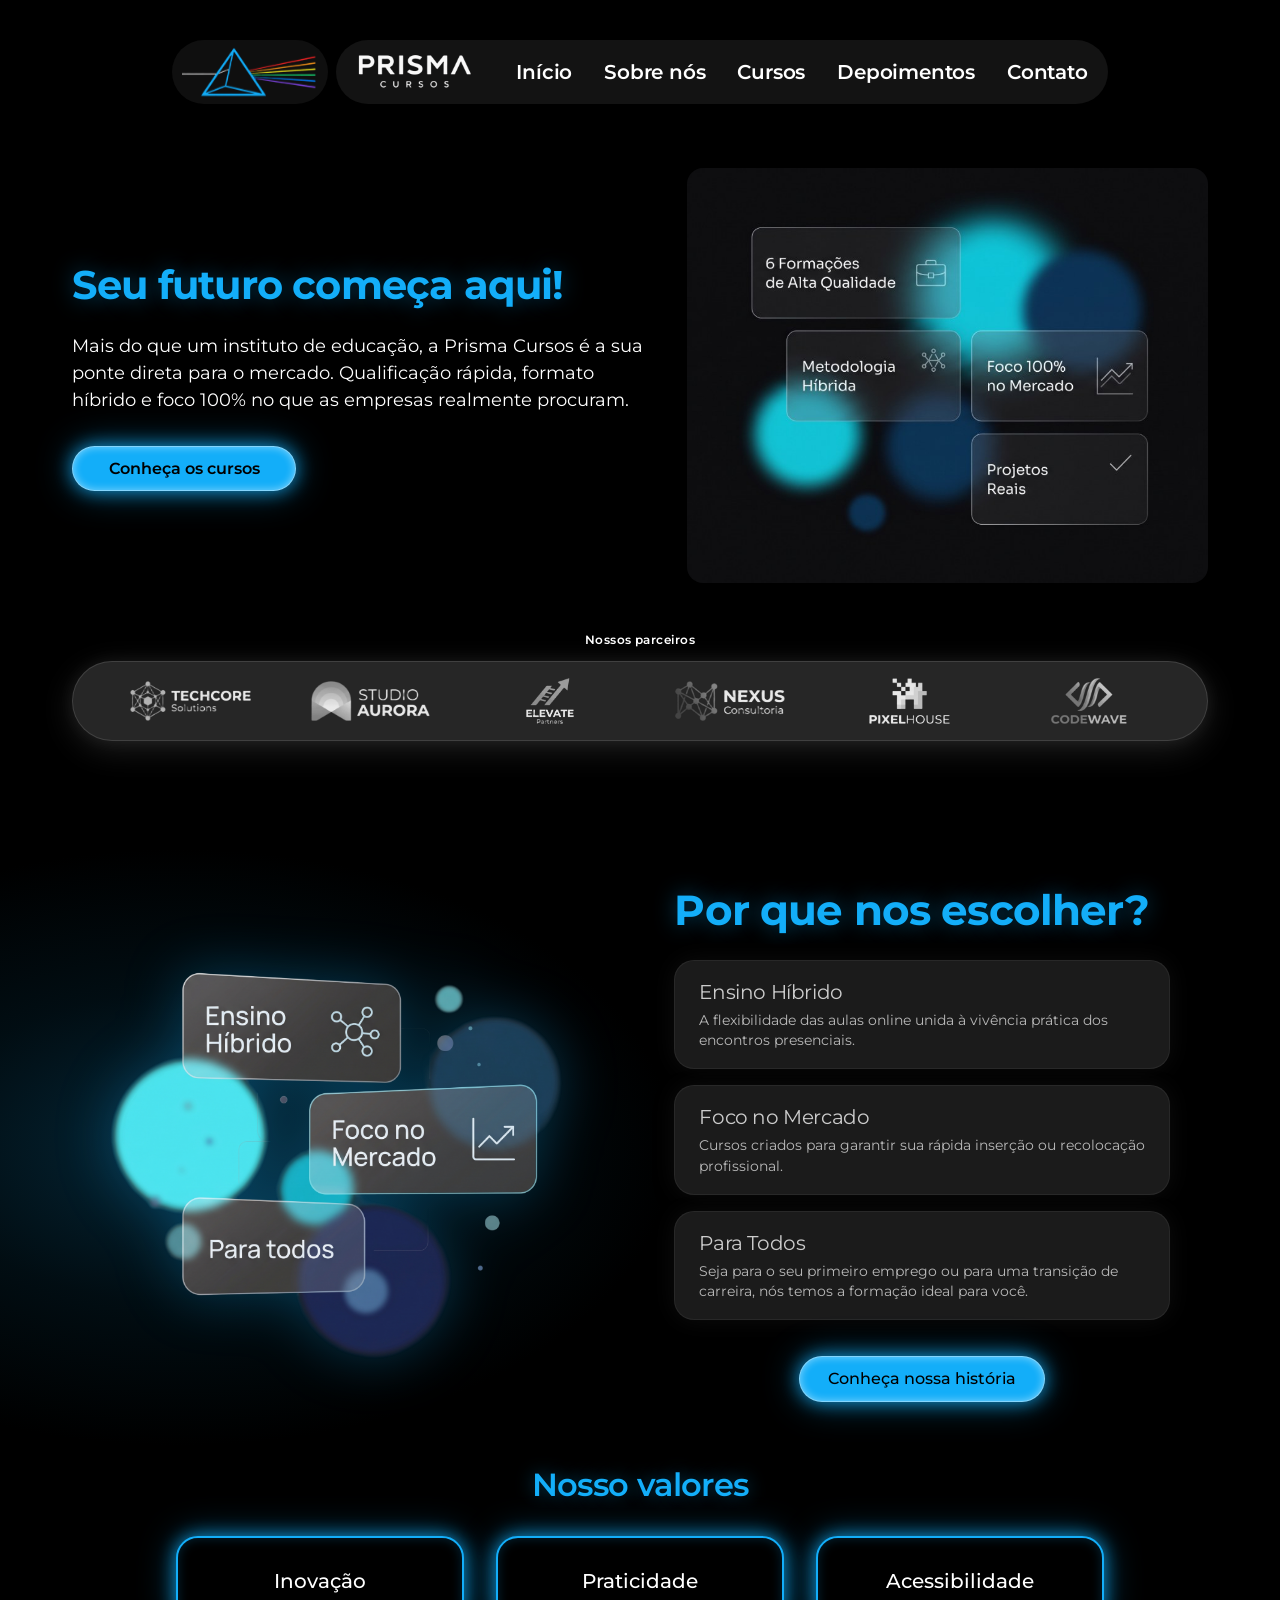
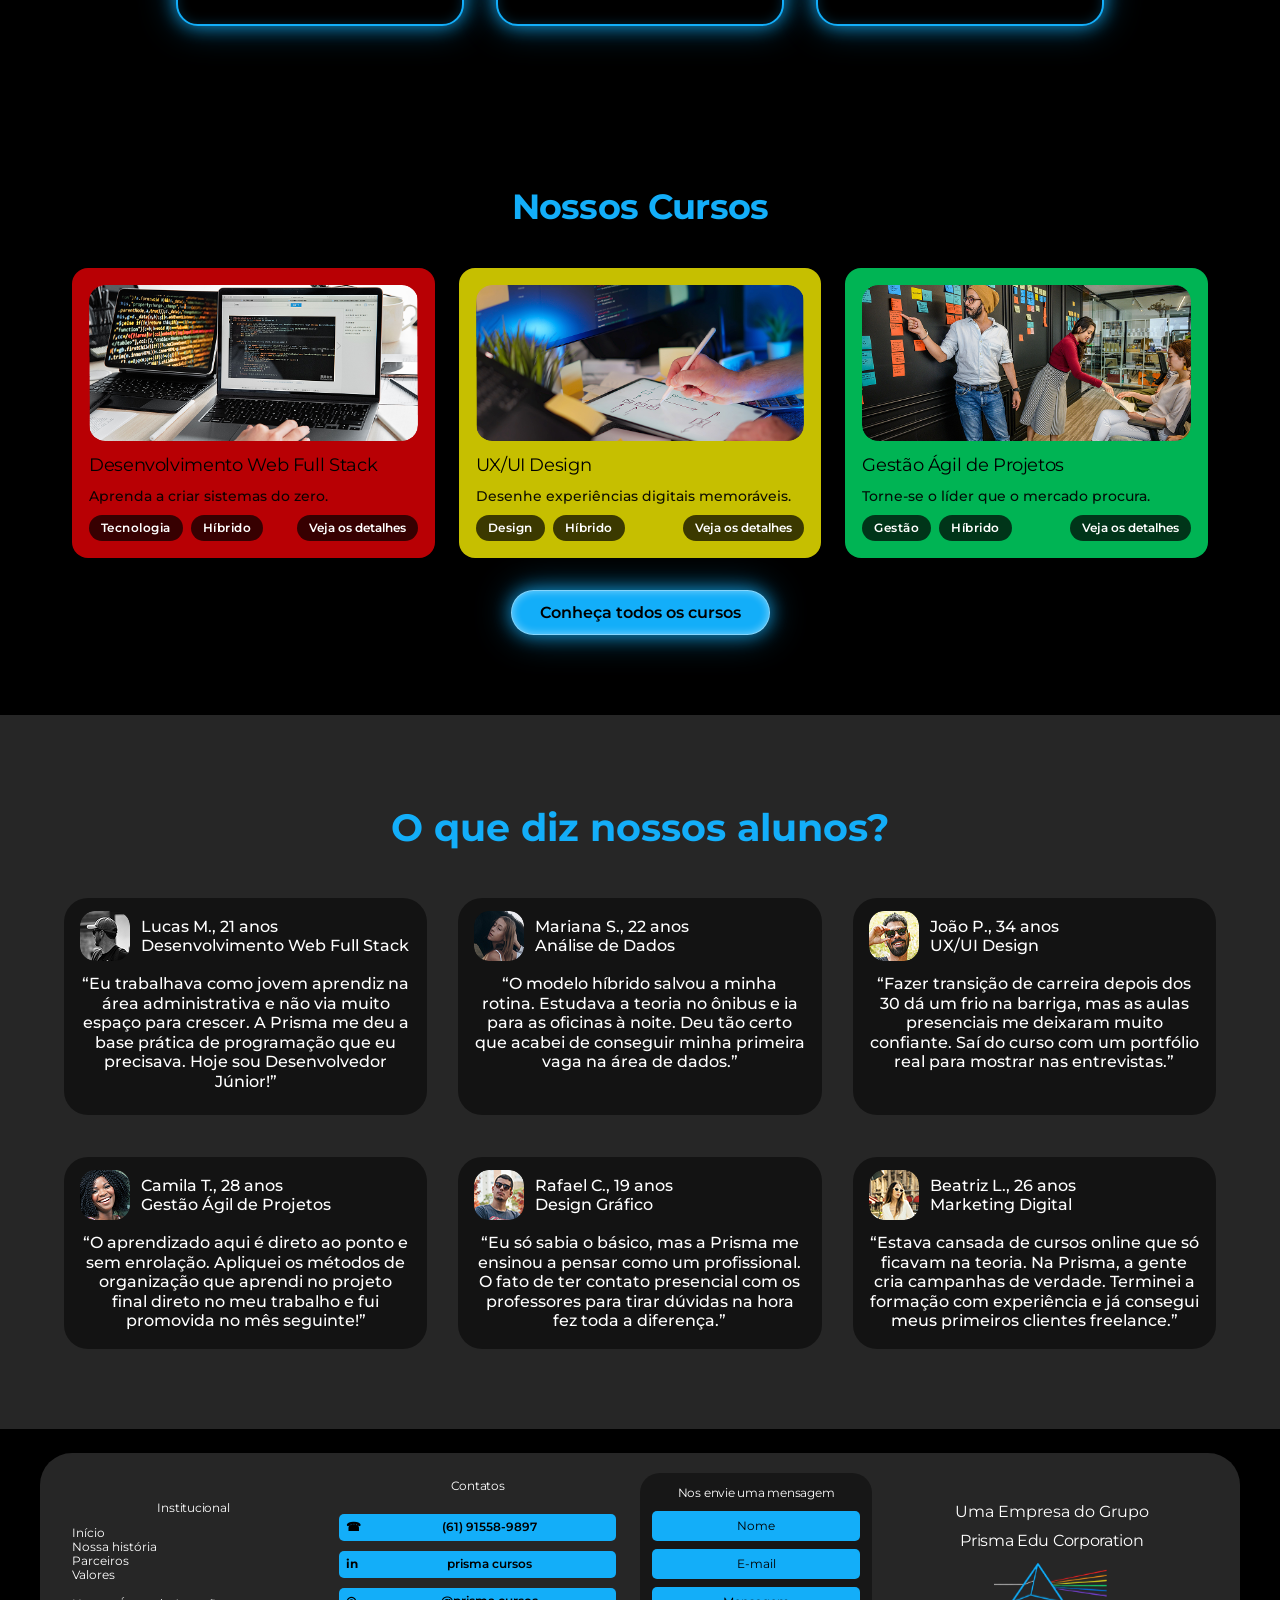
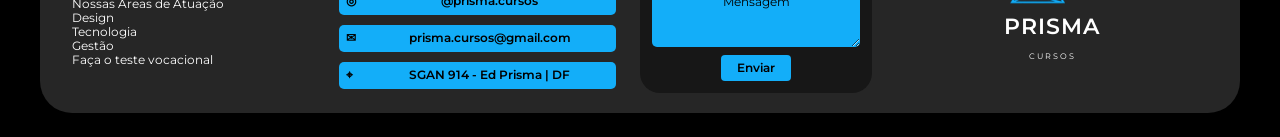
==== index.html @ af915de1 "feat(cursos): implementa catálogo de cursos (#33) * feat: implementa catalogo de cursos (aguardando " ====
<!doctype html>
<html lang="pt-BR">
  <head>
    <meta charset="UTF-8" />
    <meta name="viewport" content="width=device-width, initial-scale=1.0" />
    <title>Prisma Cursos</title>
    <link rel="preconnect" href="https://fonts.googleapis.com" />
    <link rel="preconnect" href="https://fonts.gstatic.com" crossorigin />
    <link
      href="https://fonts.googleapis.com/css2?family=Montserrat:wght@400;500;600;700&display=swap"
      rel="stylesheet"
    />
    <link rel="stylesheet" href="css/variables.css" />
    <link rel="stylesheet" href="css/global.css" />
    <link rel="stylesheet" href="css/components/typography.css" />
    <link rel="stylesheet" href="css/components/buttons.css" />
    <link rel="stylesheet" href="css/components/cards.css" />
    <link rel="stylesheet" href="css/navbar.css" />
    <link rel="stylesheet" href="css/hero.css" />
    <link rel="stylesheet" href="css/cursos-destaque.css" />
    <link rel="stylesheet" href="css/curso-card.css" />
    <link rel="stylesheet" href="css/components/navbar-mobile.css" />
    <link rel="stylesheet" href="css/quem-somos.css" />
    <link rel="stylesheet" href="css/depoimentos.css" />
    <link rel="stylesheet" href="css/footer.css" />
  </head>
  <body>
    <header class="site-header">
      <nav class="navbar" aria-label="Navegação principal">
        <div class="navbar__symbol">
          <img
            src="assets/images/logo-prisma-simbolo.svg"
            alt=""
            width="136"
            height="52"
          />
        </div>
        <div class="navbar__menu">
          <a href="#inicio" class="navbar__logo">
            <img
              src="assets/images/logo-prisma-texto.svg"
              alt="Prisma Cursos"
              width="120"
              height="44"
            />
          </a>
          <button
            class="navbar__toggle"
            type="button"
            aria-expanded="false"
            aria-controls="menu-principal"
            aria-label="Abrir menu"
            data-menu-toggle
          >
            <span class="navbar__toggle-bar"></span>
            <span class="navbar__toggle-bar"></span>
            <span class="navbar__toggle-bar"></span>
          </button>
          <ul class="navbar__links" id="menu-principal" data-menu>
            <li><a href="#inicio" class="navbar__link">Início</a></li>
            <li><a href="pages/sobre-nos.html" class="navbar__link">Sobre nós</a></li>
             <li><a href="pages/cursos.html" class="navbar__link">Cursos</a></li>
            <li><a href="#depoimentos" class="navbar__link">Depoimentos</a></li>
            <li><a href="#contato" class="navbar__link">Contato</a></li>
          </ul>
        </div>
      </nav>
    </header>
    <main>
      <section id="inicio" class="hero" aria-labelledby="hero-title">
        <div class="container hero__container">
          <div class="hero__main">
            <div class="hero__content">
              <h1 id="hero-title" class="hero__title heading-hero">
                Seu futuro começa aqui!
              </h1>
              <p class="hero__description text-body">
                Mais do que um instituto de educação, a Prisma Cursos é a sua
                ponte direta para o mercado. Qualificação rápida, formato
                híbrido e foco 100% no que as empresas realmente procuram.
              </p>
              <div class="hero__actions">
                <a href="#cursos" class="btn btn--primary hero__cta"
                  >Conheça os cursos</a
                >
              </div>
            </div>

            <div class="hero__media">
              <img
                src="assets/images/hero-ilustracao.jpg"
                alt="Destaques da Prisma Cursos: 6 formações de alta qualidade, metodologia híbrida, foco 100% no mercado e projetos reais"
                width="840"
                height="670"
                class="hero__image"
              />
            </div>
          </div>

          <div class="hero__partners" aria-labelledby="hero-partners-title">
            <h2 id="hero-partners-title" class="hero__partners-title">
              Nossos parceiros
            </h2>
            <div class="hero__partners-bar">
              <ul class="hero__partners-list" role="list">
                <li class="hero__partners-item">
                  <img
                    src="assets/images/parceiro-techcore.png"
                    alt="TechCore Solutions"
                    width="320"
                    height="106"
                    class="hero__partners-logo"
                  />
                </li>
                <li class="hero__partners-item">
                  <img
                    src="assets/images/parceiro-studio-aurora.png"
                    alt="Studio Aurora"
                    width="320"
                    height="107"
                    class="hero__partners-logo"
                  />
                </li>
                <li class="hero__partners-item">
                  <img
                    src="assets/images/parceiro-elevate.png"
                    alt="Elevate Partners"
                    width="147"
                    height="140"
                    class="hero__partners-logo hero__partners-logo--tall"
                  />
                </li>
                <li class="hero__partners-item">
                  <img
                    src="assets/images/parceiro-nexus.png"
                    alt="Nexus Consultoria"
                    width="320"
                    height="117"
                    class="hero__partners-logo"
                  />
                </li>
                <li class="hero__partners-item">
                  <img
                    src="assets/images/parceiro-pixelhouse.png"
                    alt="PixelHouse"
                    width="244"
                    height="140"
                    class="hero__partners-logo hero__partners-logo--tall"
                  />
                </li>
                <li class="hero__partners-item">
                  <img
                    src="assets/images/parceiro-codewave.png"
                    alt="CodeWave"
                    width="230"
                    height="140"
                    class="hero__partners-logo hero__partners-logo--tall"
                  />
                </li>
              </ul>
            </div>
          </div>
        </div>
      </section>
      <section
        id="sobre-nos"
        class="section quem-somos"
        aria-labelledby="quem-somos-title"
      >
        <div class="container quem-somos__container">
          <div class="quem-somos__differentials">
            <div class="quem-somos__media">
              <img
                src="assets/images/diferenciais-ilustracao.png"
                alt="Diferenciais da Prisma Cursos: Ensino Híbrido, Foco no Mercado e Formação Para Todos"
                width="800"
                height="800"
                class="quem-somos__image"
                loading="lazy"
              />
            </div>

            <div class="quem-somos__content">
              <h2 id="quem-somos-title" class="quem-somos__title">
                Por que nos escolher?
              </h2>

              <ul class="quem-somos__pillars" role="list">
                <li class="quem-somos__pillar">
                  <h3 class="quem-somos__pillar-title">Ensino Híbrido</h3>
                  <p class="quem-somos__pillar-text">
                    A flexibilidade das aulas online unida à vivência prática
                    dos encontros presenciais.
                  </p>
                </li>
                <li class="quem-somos__pillar">
                  <h3 class="quem-somos__pillar-title">Foco no Mercado</h3>
                  <p class="quem-somos__pillar-text">
                    Cursos criados para garantir sua rápida inserção ou
                    recolocação profissional.
                  </p>
                </li>
                <li class="quem-somos__pillar">
                  <h3 class="quem-somos__pillar-title">Para Todos</h3>
                  <p class="quem-somos__pillar-text">
                    Seja para o seu primeiro emprego ou para uma transição de
                    carreira, nós temos a formação ideal para você.
                  </p>
                </li>
              </ul>

              <div class="quem-somos__actions">
                <a
                  href="pages/sobre-nos.html"
                  class="btn btn--primary quem-somos__cta"
                  >Conheça nossa história</a
                >
              </div>
            </div>
          </div>

                <div class="quem-somos__values" aria-labelledby="quem-somos-values-title">
                    <h3 id="quem-somos-values-title" class="quem-somos__values-title">Nosso valores</h3>
                    <ul class="quem-somos__values-list" role="list">
                        <li class="quem-somos__value-item">Inovação</li>
                        <li class="quem-somos__value-item">Praticidade</li>
                        <li class="quem-somos__value-item">Acessibilidade</li>
                    </ul>
                </div>
            </div>
        </section>
        <section id="cursos" class="section">
            <div class="container">
                <div class="section-header">
                    <h2 class="section-title">Nossos Cursos</h2>
                </div>
                <div class="cursos-destaque__grid">
                    <article class="card card--prism-red card--interactive">
                        <div class="card__media">
                            <img src="assets/images/curso-web.png" alt="Desenvolvimento Web Full Stack">
                        </div>
                        <div class="card__body">
                            <h4 class="card__title">Desenvolvimento Web Full Stack</h4>
                            <p class="card__description">Aprenda a criar sistemas do zero.</p>
                        </div>
                        <div class="card__footer">
                            <div class="badge-group">
                                <span class="badge">Tecnologia</span>
                                <span class="badge">Híbrido</span>
                            </div>
                            <a href="pages/curso-web-fullstack.html" class="btn btn--secondary btn--sm">Veja os detalhes</a>
                        </div>
                    </article>

                    <article class="card card--prism-yellow card--interactive">
                        <div class="card__media">
                            <img src="assets/images/curso-ux.png" alt="UX/UI Design">
                        </div>
                        <div class="card__body">
                            <h4 class="card__title">UX/UI Design</h4>
                            <p class="card__description">Desenhe experiências digitais memoráveis.</p>
                        </div>
                        <div class="card__footer">
                            <div class="badge-group">
                                <span class="badge">Design</span>
                                <span class="badge">Híbrido</span>
                            </div>
                            <a href="pages/curso-ux-ui.html" class="btn btn--secondary btn--sm">Veja os detalhes</a>
                        </div>
                    </article>

            <article class="card card--prism-green card--interactive">
              <div class="card__media">
                <img
                  src="assets/images/curso-agil.png"
                  alt="Gestão Ágil de Projetos"
                />
              </div>
              <div class="card__body">
                <h4 class="card__title">Gestão Ágil de Projetos</h4>
                <p class="card__description">
                  Torne-se o líder que o mercado procura.
                </p>
              </div>
              <div class="card__footer">
                <div class="badge-group">
                  <span class="badge">Gestão</span>
                  <span class="badge">Híbrido</span>
                </div>
                <a
                  href="pages/curso-gestao-agil.html"
                  class="btn btn--secondary btn--sm"
                  >Veja os detalhes</a
                >
              </div>
            </article>
          </div>
          <div class="cursos-destaque__acoes">
            <a href="pages/cursos.html" class="btn btn--primary"
              >Conheça todos os cursos</a
            >
          </div>
        </div>
      </section>
      <section
        id="depoimentos"
        class="section depoimentos"
        aria-labelledby="depoimentos-titulo"
      >
        <div class="container depoimentos__container">
          <h2 id="depoimentos-titulo" class="depoimentos__titulo">
            O que diz nossos alunos?
          </h2>

          <div class="depoimentos__grid">
            <!-- Depoimento 1 -->
            <article class="depoimentos__card">
              <header class="depoimentos__perfil">
                <img
                  src="assets/images/lucas.png"
                  alt="Foto de Lucas"
                  width="50"
                  height="50"
                  class="depoimentos__foto"
                  loading="lazy"
                />
                <div class="depoimentos__identificacao">
                  <h3 class="depoimentos__nome">Lucas M., 21 anos</h3>
                  <p class="depoimentos__curso">
                    Desenvolvimento Web Full Stack
                  </p>
                </div>
              </header>
              <blockquote class="depoimentos__texto">
                “Eu trabalhava como jovem aprendiz na área administrativa e não
                via muito espaço para crescer. A Prisma me deu a base prática de
                programação que eu precisava. Hoje sou Desenvolvedor Júnior!”
              </blockquote>
            </article>

            <!-- Depoimento 2 -->
            <article class="depoimentos__card">
              <header class="depoimentos__perfil">
                <img
                  src="assets/images/mariana.png"
                  alt="Foto de Mariana"
                  width="50"
                  height="50"
                  class="depoimentos__foto"
                  loading="lazy"
                />
                <div class="depoimentos__identificacao">
                  <h3 class="depoimentos__nome">Mariana S., 22 anos</h3>
                  <p class="depoimentos__curso">Análise de Dados</p>
                </div>
              </header>
              <blockquote class="depoimentos__texto">
                “O modelo híbrido salvou a minha rotina. Estudava a teoria no
                ônibus e ia para as oficinas à noite. Deu tão certo que acabei
                de conseguir minha primeira vaga na área de dados.”
              </blockquote>
            </article>

            <!-- Depoimento 3 -->
            <article class="depoimentos__card">
              <header class="depoimentos__perfil">
                <img
                  src="assets/images/joao.png"
                  alt="Foto de João"
                  width="50"
                  height="50"
                  class="depoimentos__foto"
                  loading="lazy"
                />
                <div class="depoimentos__identificacao">
                  <h3 class="depoimentos__nome">João P., 34 anos</h3>
                  <p class="depoimentos__curso">UX/UI Design</p>
                </div>
              </header>
              <blockquote class="depoimentos__texto">
                “Fazer transição de carreira depois dos 30 dá um frio na
                barriga, mas as aulas presenciais me deixaram muito confiante.
                Saí do curso com um portfólio real para mostrar nas
                entrevistas.”
              </blockquote>
            </article>

            <!-- Depoimento 4 -->
            <article class="depoimentos__card">
              <header class="depoimentos__perfil">
                <img
                  src="assets/images/camila.png"
                  alt="Foto de Camila"
                  width="50"
                  height="50"
                  class="depoimentos__foto"
                  loading="lazy"
                />
                <div class="depoimentos__identificacao">
                  <h3 class="depoimentos__nome">Camila T., 28 anos</h3>
                  <p class="depoimentos__curso">Gestão Ágil de Projetos</p>
                </div>
              </header>
              <blockquote class="depoimentos__texto">
                “O aprendizado aqui é direto ao ponto e sem enrolação. Apliquei
                os métodos de organização que aprendi no projeto final direto no
                meu trabalho e fui promovida no mês seguinte!”
              </blockquote>
            </article>

            <!-- Depoimento 5 -->
            <article class="depoimentos__card">
              <header class="depoimentos__perfil">
                <img
                  src="assets/images/rafael.png"
                  alt="Foto de Rafael"
                  width="50"
                  height="50"
                  class="depoimentos__foto"
                  loading="lazy"
                />
                <div class="depoimentos__identificacao">
                  <h3 class="depoimentos__nome">Rafael C., 19 anos</h3>
                  <p class="depoimentos__curso">Design Gráfico</p>
                </div>
              </header>
              <blockquote class="depoimentos__texto">
                “Eu só sabia o básico, mas a Prisma me ensinou a pensar como um
                profissional. O fato de ter contato presencial com os
                professores para tirar dúvidas na hora fez toda a diferença.”
              </blockquote>
            </article>

            <!-- Depoimento 6 -->
            <article class="depoimentos__card">
              <header class="depoimentos__perfil">
                <img
                  src="assets/images/beatriz.png"
                  alt="Foto de Beatriz"
                  width="50"
                  height="50"
                  class="depoimentos__foto"
                  loading="lazy"
                />
                <div class="depoimentos__identificacao">
                  <h3 class="depoimentos__nome">Beatriz L., 26 anos</h3>
                  <p class="depoimentos__curso">Marketing Digital</p>
                </div>
              </header>
              <blockquote class="depoimentos__texto">
                “Estava cansada de cursos online que só ficavam na teoria. Na
                Prisma, a gente cria campanhas de verdade. Terminei a formação
                com experiência e já consegui meus primeiros clientes
                freelance.”
              </blockquote>
            </article>
          </div>
        </div>
      </section>
    </main>
    <footer class="footer" id="contato">
           <!-- Coluna 1: Institucional -->
    <div class="footer__institucional">
        <h3>Institucional</h3>

        <nav aria-label="Institucional">
            <!-- Por enquanto, textos sem links para evitar destinos inexistentes. -->
            <span>Início</span>
            <span>Nossa história</span>
            <span>Parceiros</span>
            <span>Valores</span>

            <div class="footer__espaco"></div>

            <span>Nossas Áreas de Atuação</span>
            <span>Design</span>
            <span>Tecnologia</span>
            <span>Gestão</span>
            <span>Faça o teste vocacional</span>
        </nav>
    </div>

    <!-- Coluna 2: Contatos -->
    <div class="footer__contatos">
        <h3>Contatos</h3>

        <div class="footer__link">
            <span aria-hidden="true">☎</span>
            <strong>(61) 91558-9897</strong>
        </div>

        <div class="footer__link">
            <span aria-hidden="true">in</span>
            <strong>prisma cursos</strong>
        </div>

        <div class="footer__link">
            <span aria-hidden="true">◎</span>
            <strong>@prisma.cursos</strong>
        </div>

        <div class="footer__link">
            <span aria-hidden="true">✉</span>
            <strong>prisma.cursos@gmail.com</strong>
        </div>

        <div class="footer__link">
            <span aria-hidden="true">⌖</span>
            <strong>SGAN 914 - Ed Prisma | DF</strong>
        </div>
    </div>

    <!-- Coluna 3: Formulário visual -->
    <div class="footer__formulario">
        <h3>Nos envie uma mensagem</h3>

        <form>
            <input
                type="text"
                name="nome"
                placeholder="Nome"
                aria-label="Nome"
                required
            >

            <input
                type="email"
                name="email"
                placeholder="E-mail"
                aria-label="E-mail"
                required
            >

            <textarea
                name="mensagem"
                placeholder="Mensagem"
                aria-label="Mensagem"
                required
            ></textarea>

            <button type="submit">Enviar</button>
        </form>
    </div>

    <!-- Coluna 4: Marca -->
    <div class="footer__marca">
        <p>Uma Empresa do Grupo</p>
        <h3>Prisma Edu Corporation</h3>

        <img
            src="assets/images/logo-prisma-simbolo.svg"
            alt="Símbolo da Prisma Cursos"
            class="footer__logo"
        >

        <p class="footer__nome-marca">PRISMA</p>
        <p class="footer__submarca">C U R S O S</p>
    </div>
    </footer>
    <script src="js/navbar-mobile.js"></script>
    <script src="js/main.js"></script>
  </body>
</html>
---- css/variables.css ----
/* ==========================================================================
   PRISMA CURSOS — DESIGN SYSTEM TOKENS (css/variables.css)
   Referência: Protótipo de Alta Fidelidade no Figma (Grupo 3) — Issue #2
   ========================================================================== */

:root {
    /* ----------------------------------------------------------------------
       1. CORES PRINCIPAIS (Confirmadas na paleta "Cores Principais" do Figma)
       ---------------------------------------------------------------------- */
    --color-primary: #13AEF9;
    --color-background: #000000;
    --color-surface: #262626;
    --color-white: #FFFFFF;
    --color-black: #000000;

    /* ----------------------------------------------------------------------
       2. CORES REFRATADAS PELO PRISMA (Confirmadas na paleta do Figma)
       Utilizadas em cards de cursos, badges de área e destaques cromáticos
       ---------------------------------------------------------------------- */
    --color-prism-red: #B80004;
    --color-prism-orange: #F18D1A;
    --color-prism-yellow: #C6BF00;
    --color-prism-green: #00B454;
    --color-prism-blue: #017BF6;
    --color-prism-purple: #9146FC;

    /* ----------------------------------------------------------------------
       3. SUPERFÍCIES, TEXTOS E BORDAS (Confirmadas nos frames + complementares)
       ---------------------------------------------------------------------- */
    /* Superfícies secundárias observadas nos frames (navbar pill, cards de depoimento, etc.) */
    --color-surface-elevated: #333333;
    --color-surface-muted: #595959;
    --color-surface-light: #D9D9D9;
    --color-surface-info: rgba(19, 174, 249, 0.78);
    --color-surface-primary-subtle: rgba(19, 174, 249, 0.14);

    /* Hierarquia de texto */
    --color-text: var(--color-white);
    --color-text-primary: #FFFFFF;
    --color-text-secondary: #CCCCCC;
    --color-text-muted: #999999;
    --color-text-inverse: #000000;

    /* Estados de interação e feedback (Decisão técnica complementar derivada dos tokens) */
    --color-primary-hover: #3EC0FA;
    --color-primary-active: #0D8ECF;
    --color-secondary-hover: #383838;
    --color-secondary-active: #1C1C1C;
    --color-focus-ring: #13AEF9;

    /* Semântica de validação (para formulário de contato RF08/RF09) */
    --color-success: var(--color-prism-green);
    --color-warning: var(--color-prism-orange);
    --color-error: var(--color-prism-red);

    /* Bordas e divisores */
    --color-border: rgba(255, 255, 255, 0.12);
    --color-border-strong: rgba(255, 255, 255, 0.24);
    --color-border-primary: rgba(19, 174, 249, 0.45);

    /* ----------------------------------------------------------------------
       4. TIPOGRAFIA (Montserrat confirmada na Issue #2 e Plano de Issues)
       ---------------------------------------------------------------------- */
    --font-primary: "Montserrat", -apple-system, BlinkMacSystemFont, "Segoe UI", Roboto, sans-serif;

    /* Pesos tipográficos */
    --font-weight-regular: 400;
    --font-weight-medium: 500;
    --font-weight-semibold: 600;
    --font-weight-bold: 700;

    /* Escala tipográfica responsiva (rem / clamp) */
    --font-size-xs: 0.75rem;      /* 12px - tags, badges, legendas */
    --font-size-sm: 0.875rem;     /* 14px - textos auxiliares, botões compactos */
    --font-size-base: 1rem;       /* 16px - corpo de texto padrão */
    --font-size-md: 1.125rem;     /* 18px - subtítulos, destaques de parágrafo */
    --font-size-lg: 1.25rem;      /* 20px - títulos de cards */
    --font-size-xl: 1.5rem;       /* 24px - subtítulos de seção */
    --font-size-2xl: clamp(1.5rem, 1.2rem + 1.25vw, 2.25rem);   /* 24px -> 36px - títulos de seção */
    --font-size-3xl: clamp(1.875rem, 1.4rem + 2vw, 3rem);       /* 30px -> 48px - título hero */

    /* Alturas de linha */
    --line-height-tight: 1.2;
    --line-height-snug: 1.35;
    --line-height-normal: 1.5;
    --line-height-relaxed: 1.65;

    /* Espaçamento entre letras */
    --letter-spacing-tight: -0.02em;
    --letter-spacing-normal: 0;
    --letter-spacing-wide: 0.04em;

    /* ----------------------------------------------------------------------
       5. ESPAÇAMENTOS E LAYOUT (Escala modular base 4px/8px)
       ---------------------------------------------------------------------- */
    --space-1: 0.25rem;   /* 4px */
    --space-2: 0.5rem;    /* 8px */
    --space-3: 0.75rem;   /* 12px */
    --space-4: 1rem;      /* 16px */
    --space-5: 1.25rem;   /* 20px */
    --space-6: 1.5rem;    /* 24px */
    --space-8: 2rem;      /* 32px */
    --space-10: 2.5rem;   /* 40px */
    --space-12: 3rem;     /* 48px */
    --space-16: 4rem;     /* 64px */
    --space-20: 5rem;     /* 80px */

    /* Dimensões estruturais de layout */
    --container-max-width: 75rem; /* 1200px */
    --container-padding-x: var(--space-4);
    --section-spacing-y: var(--space-12);
    --navbar-height: 4rem;        /* 64px (altura da cápsula da navbar) */
    --header-padding-y: var(--space-10); /* 40px (afastamento vertical da navbar fixa) */
    --header-height: calc(var(--navbar-height) + (var(--header-padding-y) * 2)); /* 144px (ocupação vertical total do header fixo) */

    /* ----------------------------------------------------------------------
       6. ARREDONDAMENTOS, BORDAS, SOMBRAS E TRANSIÇÕES
       ---------------------------------------------------------------------- */
    --radius-sm: 0.5rem;      /* 8px - campos e elementos pequenos */
    --radius-md: 0.75rem;     /* 12px - imagens internas de cards */
    --radius-lg: 1rem;        /* 16px - cards padrão */
    --radius-xl: 1.5rem;      /* 24px - blocos de superfície e seções destacadas */
    --radius-full: 9999px;    /* formato pílula (botões, tags e navbar do protótipo) */

    --border-width: 1px;
    --border-width-thick: 2px;

    --shadow-sm: 0 2px 8px rgba(0, 0, 0, 0.35);
    --shadow-md: 0 8px 24px rgba(0, 0, 0, 0.45);
    --shadow-lg: 0 14px 36px rgba(0, 0, 0, 0.6);
    --shadow-glow-primary: 0 0 0 3px rgba(19, 174, 249, 0.35);

    --transition-fast: 150ms ease;
    --transition-base: 250ms ease;
}

/* Ajustes responsivos de tokens estruturais para Tablet e Desktop */
@media (min-width: 768px) {
    :root {
        --container-padding-x: var(--space-6);
        --section-spacing-y: var(--space-16);
    }
}

@media (min-width: 1024px) {
    :root {
        --container-padding-x: var(--space-8);
        --section-spacing-y: var(--space-20);
    }
}
---- css/global.css ----
/* ==========================================================================
   PRISMA CURSOS — ESTILOS GLOBAIS E LAYOUT BASE (css/global.css)
   Referência: Issue #2 — Design System
   ========================================================================== */

/* 1. Box-sizing universal */
*,
*::before,
*::after {
    box-sizing: border-box;
}

/* 2. Normalização leve de margens sem reset agressivo */
body,
h1,
h2,
h3,
h4,
h5,
h6,
p,
figure,
blockquote,
dl,
dd {
    margin: 0;
}

ul[role="list"],
ol[role="list"] {
    list-style: none;
    margin: 0;
    padding: 0;
}

/* 3. Comportamento de rolagem suave para navegação por âncoras (RF01) */
html {
    scroll-behavior: smooth;
    -webkit-text-size-adjust: 100%;
}

/* 4. Configuração base do documento */
body {
    min-height: 100vh;
    background-color: var(--color-background);
    color: var(--color-text-primary);
    font-family: var(--font-primary);
    font-size: var(--font-size-base);
    font-weight: var(--font-weight-regular);
    line-height: var(--line-height-normal);
    -webkit-font-smoothing: antialiased;
    -moz-osx-font-smoothing: grayscale;
    text-rendering: optimizeLegibility;
}

/* Compensação de âncora para futura navbar fixa (RF01) */
section[id] {
    scroll-margin-top: calc(var(--navbar-height) + var(--header-padding-y) + var(--space-2));
}

/* 5. Mídias responsivas */
img,
picture,
video,
canvas,
svg {
    display: block;
    max-width: 100%;
    height: auto;
}

/* 6. Herança tipográfica para controles de formulário */
input,
button,
textarea,
select {
    font: inherit;
    color: inherit;
}

/* 7. Links base e acessibilidade de foco visível */
a {
    color: var(--color-primary);
    text-decoration: underline;
    text-underline-offset: 0.2em;
    transition: color var(--transition-fast);
}

a:hover {
    color: var(--color-primary-hover);
}

:focus-visible {
    outline: var(--border-width-thick) solid var(--color-focus-ring);
    outline-offset: 3px;
}

/* 8. Containers e estruturas compartilhadas de seção */
.container {
    width: 100%;
    max-width: var(--container-max-width);
    margin-inline: auto;
    padding-inline: var(--container-padding-x);
}

.section {
    padding-block: var(--section-spacing-y);
}

/* Bloco de seção com superfície cinza-escuro arredondada conforme protótipo do Figma */
.section--surface {
    background-color: var(--color-surface);
    border-radius: var(--radius-xl);
    padding: var(--space-8) var(--space-6);
}

@media (min-width: 768px) {
    .section--surface {
        padding: var(--space-12) var(--space-10);
    }
}

/* Utilitário de acessibilidade para leitores de tela */
.sr-only {
    position: absolute;
    width: 1px;
    height: 1px;
    padding: 0;
    margin: -1px;
    overflow: hidden;
    clip: rect(0, 0, 0, 0);
    white-space: nowrap;
    border: 0;
}

/* 9. Respeito à preferência de movimento reduzido do sistema operacional */
@media (prefers-reduced-motion: reduce) {
    html {
        scroll-behavior: auto;
    }

    *,
    *::before,
    *::after {
        animation-duration: 0.01ms !important;
        animation-iteration-count: 1 !important;
        transition-duration: 0.01ms !important;
        scroll-behavior: auto !important;
    }
}
---- css/components/typography.css ----
/* ==========================================================================
   PRISMA CURSOS — TIPOGRAFIA E HIERARQUIA DE TEXTO (css/components/typography.css)
   Referência: Issue #2 — Família Montserrat e títulos do protótipo Figma
   ========================================================================== */

/* 1. Elementos semânticos de título (h1–h6) */
h1,
h2,
h3,
h4,
h5,
h6 {
    color: var(--color-text-primary);
    font-family: var(--font-primary);
    font-weight: var(--font-weight-bold);
    line-height: var(--line-height-tight);
    letter-spacing: var(--letter-spacing-tight);
    overflow-wrap: break-word;
}

h1 {
    font-size: var(--font-size-3xl);
}

h2 {
    font-size: var(--font-size-2xl);
}

h3 {
    font-size: var(--font-size-xl);
    line-height: var(--line-height-snug);
}

h4 {
    font-size: var(--font-size-lg);
    line-height: var(--line-height-snug);
}

p {
    color: var(--color-text-primary);
    font-size: var(--font-size-base);
    line-height: var(--line-height-relaxed);
    overflow-wrap: break-word;
}

/* 2. Classes utilitárias de hierarquia visual (independentes da tag HTML) */
.heading-hero {
    font-size: var(--font-size-3xl);
    font-weight: var(--font-weight-bold);
    line-height: var(--line-height-tight);
    color: var(--color-primary);
}

/* Padrão de título de seção confirmado no Figma: cor #13AEF9, bold, centralizado */
.section-header {
    display: flex;
    flex-direction: column;
    align-items: center;
    text-align: center;
    gap: var(--space-3);
    margin-bottom: var(--space-10);
}

.section-header--left {
    align-items: flex-start;
    text-align: left;
}

.section-title {
    font-size: var(--font-size-2xl);
    font-weight: var(--font-weight-bold);
    line-height: var(--line-height-tight);
    color: var(--color-primary);
}

.section-title--light {
    color: var(--color-text-primary);
}

.section-subtitle {
    max-width: 42rem;
    font-size: var(--font-size-md);
    font-weight: var(--font-weight-regular);
    line-height: var(--line-height-normal);
    color: var(--color-text-secondary);
}

/* 3. Variações de corpo de texto e cores auxiliares */
.text-lead {
    font-size: var(--font-size-md);
    line-height: var(--line-height-relaxed);
}

.text-body {
    font-size: var(--font-size-base);
    line-height: var(--line-height-relaxed);
}

.text-sm {
    font-size: var(--font-size-sm);
    line-height: var(--line-height-normal);
}

.text-xs {
    font-size: var(--font-size-xs);
    line-height: var(--line-height-normal);
}

.text-primary {
    color: var(--color-primary);
}

.text-secondary {
    color: var(--color-text-secondary);
}

.text-muted {
    color: var(--color-text-muted);
}

.text-center {
    text-align: center;
}
---- css/components/buttons.css ----
/* ==========================================================================
   PRISMA CURSOS — BOTÕES COMPARTILHADOS (css/components/buttons.css)
   Referência: Issue #2 — Botões em pílula confirmados no protótipo Figma
   Suporta tanto <button> quanto <a> com a classe .btn
   ========================================================================== */

.btn {
    display: inline-flex;
    align-items: center;
    justify-content: center;
    gap: var(--space-2);
    padding: 0.75rem 1.75rem;
    border: var(--border-width-thick) solid transparent;
    border-radius: var(--radius-full);
    font-family: var(--font-primary);
    font-size: var(--font-size-base);
    font-weight: var(--font-weight-semibold);
    line-height: var(--line-height-tight);
    text-align: center;
    text-decoration: none;
    white-space: nowrap;
    cursor: pointer;
    user-select: none;
    transition:
        background-color var(--transition-fast),
        color var(--transition-fast),
        border-color var(--transition-fast),
        box-shadow var(--transition-fast),
        transform var(--transition-fast);
}

/* Permite quebra de linha controlada em telas muito estreitas (< 360px) */
@media (max-width: 380px) {
    .btn {
        white-space: normal;
    }
}

/* --------------------------------------------------------------------------
   1. VARIANTE PRIMÁRIA (.btn--primary)
   Fundo #13AEF9 e texto escuro #000000 conforme CTAs do Figma ("Conheça os cursos",
   "Conheça nossa história", "Inscreva-se"). Contraste WCAG AAA (8.59:1).
   -------------------------------------------------------------------------- */
.btn--primary {
    background-color: var(--color-primary);
    color: var(--color-text-inverse);
}

.btn--primary:hover:not(:disabled):not([aria-disabled="true"]) {
    background-color: var(--color-primary-hover);
    color: var(--color-text-inverse);
    box-shadow: var(--shadow-glow-primary);
}

.btn--primary:active:not(:disabled):not([aria-disabled="true"]) {
    background-color: var(--color-primary-active);
    color: var(--color-text-inverse);
    transform: translateY(1px);
}

/* --------------------------------------------------------------------------
   2. VARIANTE SECUNDÁRIA (.btn--secondary)
   Fundo #262626 e texto #FFFFFF conforme botão "Veja os detalhes" nos cards
   de cursos do Figma. Contraste WCAG AAA (15.1:1).
   -------------------------------------------------------------------------- */
.btn--secondary {
    background-color: var(--color-surface);
    color: var(--color-white);
    border-color: var(--color-border-strong);
}

.btn--secondary:hover:not(:disabled):not([aria-disabled="true"]) {
    background-color: var(--color-secondary-hover);
    color: var(--color-white);
    border-color: var(--color-primary);
}

.btn--secondary:active:not(:disabled):not([aria-disabled="true"]) {
    background-color: var(--color-secondary-active);
    color: var(--color-white);
    transform: translateY(1px);
}

/* --------------------------------------------------------------------------
   3. VARIANTE CONTORNO (.btn--outline)
   Opção complementar discreta para ações secundárias sobre fundos escuros
   -------------------------------------------------------------------------- */
.btn--outline {
    background-color: transparent;
    color: var(--color-primary);
    border-color: var(--color-primary);
}

.btn--outline:hover:not(:disabled):not([aria-disabled="true"]) {
    background-color: var(--color-surface-primary-subtle);
    color: var(--color-primary-hover);
    border-color: var(--color-primary-hover);
}

.btn--outline:active:not(:disabled):not([aria-disabled="true"]) {
    background-color: var(--color-primary);
    color: var(--color-text-inverse);
    transform: translateY(1px);
}

/* --------------------------------------------------------------------------
   4. MODIFICADORES DE TAMANHO E LARGURA
   -------------------------------------------------------------------------- */
.btn--sm {
    padding: 0.5rem 1.125rem;
    font-size: var(--font-size-sm);
}

.btn--lg {
    padding: 0.9375rem 2.25rem;
    font-size: var(--font-size-md);
}

.btn--full {
    width: 100%;
}

/* --------------------------------------------------------------------------
   5. ESTADOS DE FOCO E DESABILITADO
   -------------------------------------------------------------------------- */
.btn:focus-visible {
    outline: var(--border-width-thick) solid var(--color-white);
    outline-offset: 3px;
    box-shadow: 0 0 0 5px var(--color-focus-ring);
}

.btn:disabled,
.btn[aria-disabled="true"] {
    opacity: 0.48;
    cursor: not-allowed;
    pointer-events: none;
    box-shadow: none;
    transform: none;
}
---- css/components/cards.css ----
/* ==========================================================================
   PRISMA CURSOS — CARDS E BADGES COMPARTILHADOS (css/components/cards.css)
   Referência: Issue #2 — Cards de cursos, depoimentos e destaques no Figma
   ========================================================================== */

/* --------------------------------------------------------------------------
   1. CARD BASE (.card)
   Estrutura flexível que não impõe marcação rígida às próximas seções
   -------------------------------------------------------------------------- */
.card {
    display: flex;
    flex-direction: column;
    gap: var(--space-4);
    padding: var(--space-6);
    background-color: var(--color-surface);
    color: var(--color-text-primary);
    border: var(--border-width) solid var(--color-border);
    border-radius: var(--radius-lg);
    box-shadow: var(--shadow-sm);
    transition:
        transform var(--transition-base),
        box-shadow var(--transition-base),
        border-color var(--transition-base);
}

.card--interactive:hover {
    transform: translateY(-4px);
    box-shadow: var(--shadow-md);
}

/* Sub-elementos opcionais para organização interna de cards */
.card__media {
    width: 100%;
    border-radius: var(--radius-md);
    overflow: hidden;
    background-color: var(--color-background);
}

.card__media img {
    width: 100%;
    height: 100%;
    object-fit: cover;
}

.card__header {
    display: flex;
    align-items: center;
    gap: var(--space-3);
}

.card__body {
    display: flex;
    flex-direction: column;
    gap: var(--space-2);
    flex: 1;
}

.card__title {
    font-size: var(--font-size-lg);
    font-weight: var(--font-weight-bold);
    line-height: var(--line-height-snug);
    color: inherit;
}

.card__description {
    font-size: var(--font-size-sm);
    line-height: var(--line-height-normal);
    color: inherit;
    opacity: 0.92;
}

.card__footer {
    display: flex;
     flex-wrap: wrap;
    align-items: center;
    justify-content: space-between;
    gap: var(--space-3);
    margin-top: auto;
    padding-top: var(--space-2);
}

/* --------------------------------------------------------------------------
   2. VARIANTES CROMÁTICAS DO PRISMA (Cards de Cursos confirmados no Figma)
   Cores Refratadas pelo Prisma: #B80004, #F18D1A, #C6BF00, #00B454, #017BF6, #9146FC
   -------------------------------------------------------------------------- */
.card--prism-red {
    background-color: var(--color-prism-red);
    color: var(--color-white);
    border-color: transparent;
}

.card--prism-orange {
    background-color: var(--color-prism-orange);
    color: var(--color-text-inverse);
    border-color: transparent;
}

.card--prism-yellow {
    background-color: var(--color-prism-yellow);
    color: var(--color-text-inverse);
    border-color: transparent;
}

.card--prism-green {
    background-color: var(--color-prism-green);
    color: var(--color-text-inverse);
    border-color: transparent;
}

.card--prism-blue {
    background-color: var(--color-prism-blue);
    color: var(--color-white);
    border-color: transparent;
}

.card--prism-purple {
    background-color: var(--color-prism-purple);
    color: var(--color-white);
    border-color: transparent;
}

/* Garantir que títulos e parágrafos herdem o contraste correto nas variantes coloridas */
.card--prism-red h1, .card--prism-red h2, .card--prism-red h3, .card--prism-red h4, .card--prism-red p,
.card--prism-blue h1, .card--prism-blue h2, .card--prism-blue h3, .card--prism-blue h4, .card--prism-blue p,
.card--prism-purple h1, .card--prism-purple h2, .card--prism-purple h3, .card--prism-purple h4, .card--prism-purple p {
    color: var(--color-white);
}

.card--prism-orange h1, .card--prism-orange h2, .card--prism-orange h3, .card--prism-orange h4, .card--prism-orange p,
.card--prism-yellow h1, .card--prism-yellow h2, .card--prism-yellow h3, .card--prism-yellow h4, .card--prism-yellow p,
.card--prism-green h1, .card--prism-green h2, .card--prism-green h3, .card--prism-green h4, .card--prism-green p {
    color: var(--color-text-inverse);
}

/* --------------------------------------------------------------------------
   3. VARIANTES INSTITUCIONAIS (Destaques Hero, Valores e Depoimentos)
   -------------------------------------------------------------------------- */
/* Caixas informativas azuis do Hero ("Ensino Híbrido", "Foco no Mercado", "Para Todos") */
.card--info {
    background-color: var(--color-surface-info);
    color: var(--color-white);
    border-color: var(--color-border-primary);
    text-align: center;
    align-items: center;
}

/* Cards de superfície elevada (ex.: Depoimentos no Figma) */
.card--elevated {
    background-color: var(--color-surface-muted);
    color: var(--color-white);
    border-color: var(--color-border);
}

/* Cards em formato pílula horizontal (ex.: "Nossos Valores" no Figma) */
.card--pill {
    border-radius: var(--radius-full);
    padding: var(--space-4) var(--space-8);
    text-align: center;
    align-items: center;
    justify-content: center;
}

/* --------------------------------------------------------------------------
   4. BADGES / TAGS DE CATEGORIA E MODALIDADE (ex.: "Tecnologia", "Híbrido")
   -------------------------------------------------------------------------- */
.badge-group {
    display: inline-flex;
    flex-wrap: wrap;
    align-items: center;
    gap: var(--space-2);
}

.badge {
    display: inline-flex;
    align-items: center;
    justify-content: center;
    padding: 0.25rem 0.75rem;
    background-color: var(--color-surface);
    color: var(--color-white);
    border-radius: var(--radius-full);
    font-size: var(--font-size-xs);
    font-weight: var(--font-weight-semibold);
    line-height: var(--line-height-tight);
    letter-spacing: var(--letter-spacing-wide);
}

.badge--primary {
    background-color: var(--color-primary);
    color: var(--color-text-inverse);
}
---- css/navbar.css ----
.site-header {
    position: fixed;
    top: 0;
    left: 0;
    width: 100%;
    z-index: 1000;
    padding-block: var(--header-padding-y);
    pointer-events: none;
}

.navbar {
    display: flex;
    justify-content: center;
    align-items: center;
    gap: var(--space-2);
}

.navbar__symbol,
.navbar__menu {
    display: flex;
    align-items: center;
    height: var(--navbar-height);
    border-radius: var(--radius-full);
    pointer-events: auto;
}

.navbar__symbol {
    padding: 0 0.625rem;
    background-color: color-mix(in srgb, var(--color-surface) 40%, transparent);
}

.navbar__menu {
    gap: var(--space-10);
    padding: 0 var(--space-5);
    background-color: color-mix(in srgb, var(--color-surface) 50%, transparent);
}

.navbar__symbol img,
.navbar__logo img {
    display: block;
}

.navbar__links {
    display: flex;
    align-items: center;
    gap: var(--space-8);
    margin: 0;
    padding: 0;
    list-style: none;
}

.navbar__link {
    font-family: var(--font-primary);
    font-size: var(--font-size-lg);
    font-weight: var(--font-weight-semibold);
    letter-spacing: -0.01em;
    color: var(--color-white);
    text-decoration: none;
    transition: color var(--transition-fast);
}

.navbar__link:hover {
    color: var(--color-primary);
}

.navbar__link:focus-visible {
    outline: var(--border-width-thick) solid var(--color-focus-ring);
    outline-offset: 4px;
    border-radius: var(--radius-sm);
}

html {
    scroll-padding-top: 7rem;
}
---- css/hero.css ----
/* ==========================================================================
   PRISMA CURSOS — SEÇÃO INICIAL (HERO) E PARCEIROS (css/hero.css)
   Referência: Protótipo de Alta Fidelidade no Figma (Grupo 3) — Issue #5
   Requisitos: RF03, RNF01, RNF02, RNF03, RNF04, RNF05, RNF07
   ========================================================================== */

.hero {
    padding-top: calc(var(--header-height) + var(--space-4));
    padding-bottom: var(--space-12);
    background-color: var(--color-background);
}

.hero__container {
    display: flex;
    flex-direction: column;
    gap: var(--space-10);
}

/* --------------------------------------------------------------------------
   1. BLOCO PRINCIPAL DA HERO (Texto + CTA à esquerda, Imagem à direita)
   -------------------------------------------------------------------------- */
.hero__main {
    display: grid;
    grid-template-columns: 1fr;
    align-items: center;
    gap: var(--space-8);
}

.hero__content {
    display: flex;
    flex-direction: column;
    align-items: flex-start;
    gap: var(--space-6);
}

.hero__title {
    font-size: clamp(1.75rem, 1.35rem + 1.5vw, 2.5rem);
    font-weight: var(--font-weight-bold);
    line-height: var(--line-height-tight);
    color: var(--color-primary);
    letter-spacing: var(--letter-spacing-tight);
}

.hero__description {
    max-width: 50ch;
    font-size: var(--font-size-base);
    font-weight: var(--font-weight-regular);
    line-height: var(--line-height-normal);
    color: var(--color-text-primary);
}

.hero__actions {
    display: flex;
    flex-wrap: wrap;
    align-items: center;
    gap: var(--space-4);
    margin-top: var(--space-2);
}

.hero__cta {
    min-width: 14rem;
}

/* Mídia principal da seção inicial */
.hero__media {
    width: 100%;
    max-width: 34rem;
    margin-inline: auto;
    border-radius: var(--radius-lg);
    overflow: hidden;
    background-color: var(--color-background);
}

.hero__image {
    width: 100%;
    height: auto;
    aspect-ratio: 840 / 670;
    object-fit: cover;
    object-position: center;
    display: block;
}

/* --------------------------------------------------------------------------
   2. ÁREA DE PARCEIROS ("Nossos parceiros" + barra com 6 logotipos)
   -------------------------------------------------------------------------- */
.hero__partners {
    display: flex;
    flex-direction: column;
    align-items: center;
    gap: var(--space-3);
    width: 100%;
}

.hero__partners-title {
    font-size: var(--font-size-xs);
    font-weight: var(--font-weight-semibold);
    line-height: var(--line-height-normal);
    color: var(--color-text-primary);
    letter-spacing: var(--letter-spacing-wide);
    text-align: center;
}

.hero__partners-bar {
    width: 100%;
    background-color: var(--color-surface);
    border: var(--border-width) solid var(--color-border);
    border-radius: var(--radius-xl);
    padding: var(--space-5) var(--space-4);
}

.hero__partners-list {
    display: grid;
    grid-template-columns: repeat(2, minmax(0, 1fr));
    align-items: center;
    justify-items: center;
    gap: var(--space-5) var(--space-4);
    list-style: none;
    margin: 0;
    padding: 0;
}

.hero__partners-item {
    display: flex;
    align-items: center;
    justify-content: center;
    width: 100%;
    padding-inline: var(--space-2);
}

.hero__partners-logo {
    width: auto;
    height: auto;
    max-width: 100%;
    max-height: 2.25rem;
    object-fit: contain;
    filter: grayscale(100%) brightness(1.15);
    opacity: 0.9;
    transition:
        filter var(--transition-base),
        opacity var(--transition-base),
        transform var(--transition-base);
}

/* Logotipos quadrados/verticais (Elevate, PixelHouse, CodeWave) recebem leve ajuste de altura máxima para equilíbrio óptico */
.hero__partners-logo--tall {
    max-height: 2.625rem;
}

.hero__partners-item:hover .hero__partners-logo {
    filter: grayscale(0%) brightness(1);
    opacity: 1;
}

/* --------------------------------------------------------------------------
   3. BREAKPOINTS RESPONSIVOS (Tablet 768px e Desktop 1024px+)
   -------------------------------------------------------------------------- */
@media (min-width: 768px) {
    .hero {
        padding-top: calc(var(--header-height) + var(--space-6));
        padding-bottom: var(--space-16);
    }

    .hero__description {
        font-size: var(--font-size-md);
    }

    .hero__partners-bar {
        padding: var(--space-6) var(--space-8);
    }

    .hero__partners-list {
        grid-template-columns: repeat(3, minmax(0, 1fr));
        gap: var(--space-6);
    }

    .hero__partners-logo {
        max-height: 2.5rem;
    }

    .hero__partners-logo--tall {
        max-height: 2.875rem;
    }
}

@media (min-width: 1024px) {
    .hero {
        padding-top: calc(var(--header-height) + var(--space-6));
        padding-bottom: var(--space-16);
    }

    .hero__container {
        gap: var(--space-12);
    }

    .hero__main {
        grid-template-columns: minmax(0, 1.05fr) minmax(0, 0.95fr);
        gap: var(--space-10);
    }

    .hero__media {
        max-width: none;
    }

    .hero__partners-bar {
        border-radius: var(--radius-full);
        padding: var(--space-4) var(--space-10);
    }

    .hero__partners-list {
        grid-template-columns: repeat(6, minmax(0, 1fr));
        gap: var(--space-6);
    }
}
---- css/cursos-destaque.css ----
/* Seção de cursos em destaque */

.cursos-destaque__grid {
    display: grid;
    grid-template-columns: repeat(3, 1fr);
    gap: var(--space-6);
    margin-bottom: var(--space-8);
    padding: 0;
}

.cursos-destaque__acoes {
    text-align: center;
    margin-top: var(--space-8);
}

/* Card */

.cursos-destaque__grid .card {
    display: flex;
    flex-direction: column;
    min-height: 286px;
    padding: 0 !important;
    border-radius: 16px;
    overflow: hidden;
}

.cursos-destaque__grid .card__media {
    flex: none;
    width: auto;
    height: 156px;
    margin: 16px 16px 0 16px;
    border-radius: 16px;
    overflow: hidden;
}

.cursos-destaque__grid .card__media img {
    width: 100%;
    height: 100%;
    object-fit: cover !important;
    display: block;
}

.cursos-destaque__grid .card__body {
    flex: 1;
    margin: 0;
    padding: 12px 16px 0 16px;
    text-align: left;
}

.cursos-destaque__grid .card__body * {
    margin-bottom: 0 !important;
}

.cursos-destaque__grid .card__footer {
    display: flex;
    flex-wrap: nowrap;
    justify-content: space-between;
    align-items: center;
    margin: 0;
    padding: 16px;
    margin-top: 0 !important;
}

.cursos-destaque__grid .badge-group {
    display: flex;
    flex-wrap: nowrap;
    gap: 8px;
}

.cursos-destaque__grid .card .btn--secondary,
.cursos-destaque__grid .card .badge {
    padding: 6px 12px;
    font-size: 0.75rem;
    white-space: nowrap;
}


/* Formatação mobile - tablet */

@media (max-width: 1024px) {
    .cursos-destaque__grid {
        gap: 16px;
    }

    .cursos-destaque__grid .card {
        min-height: 250px;
    }

    .cursos-destaque__grid .card__media {
        height: 120px;
        margin: 12px 12px 0 12px;
    }

    .cursos-destaque__grid .card__body {
        padding: 12px 12px 0 12px;
    }

    .cursos-destaque__grid .card__footer {
        gap: 4px;
        padding: 12px;
    }

    .cursos-destaque__grid .badge-group {
        gap: 4px;
    }

    .cursos-destaque__grid .card .btn--secondary,
    .cursos-destaque__grid .card .badge {
        padding: 4px 8px;
        font-size: 0.7rem;
    }
}


/* Formatação mobile - celular */

@media (max-width: 768px) {
    .cursos-destaque__grid {
        grid-template-columns: 1fr;
    }

    /* Card em grid: imagem à esquerda, texto e tags à direita, botão embaixo */
    .cursos-destaque__grid .card {
        display: grid;
        grid-template-columns: 42% 1fr;
        grid-template-rows: auto auto auto;
        gap: 8px 16px !important;
        height: auto;
        min-height: unset;
        padding: 16px !important;
    }

    .cursos-destaque__grid .card__media {
        grid-column: 1 / 2;
        grid-row: 1 / 3;
        width: 100%;
        height: 100%;
        margin: 0;
    }

    .cursos-destaque__grid .card__body {
        grid-column: 2 / 3;
        grid-row: 1 / 2;
        padding: 0;
    }

    /* display: contents faz tags e botão virarem itens do grid do card */
    .cursos-destaque__grid .card__footer {
        display: contents;
    }

    .cursos-destaque__grid .badge-group {
        grid-column: 2 / 3;
        grid-row: 2 / 3;
        align-self: end;
        flex-wrap: wrap;
    }

    .cursos-destaque__grid .card .btn--secondary {
        grid-column: 1 / 3;
        grid-row: 3 / 4;
        width: 100%;
        margin-top: 8px;
    }
}
---- css/curso-card.css ----
/* Card de curso */
.card {
    gap: 0 !important;
}

.card .badge,
.card .btn--secondary {
    background-color: rgba(0, 0, 0, 0.7);
    border: none;
    color: var(--color-white);
}

.card__media {
    width: 100%;
    padding: 0;
    background-color: transparent;
}

.card__media img {
    width: 100%;
    height: 100%;
    object-fit: cover;
    display: block;
    border-radius: 16px; 
}

.card__body {
    padding-bottom: 8px !important;
    margin-bottom: 0 !important;
}

.card .card__title,
.card .card__description {
    color: #000000;
}

.card .card__title {
    font-size: 1.125rem;
    font-weight: var(--font-weight-regular);
    margin: 0 0 4px 0;
}

.card .card__description {
    font-size: 0.875rem;
    font-weight: var(--font-weight-medium);
    margin-bottom: 0 !important;
    padding-bottom: 0 !important;
}

.card__footer {
    padding-top: 0 !important;
    margin-top: 0 !important;
}
---- css/components/navbar-mobile.css ----
.navbar__toggle {
  display: none;
}

@media (max-width: 1023px) {
  /* ---------- Header: margem lateral de 24px, como no Figma ---------- */
  .site-header {
    padding-block: var(--space-4);
    padding-inline: var(--space-6);
  }

  /* Espaço do header fixo (fechado) e empurrão quando o menu abre */
  /* O hero reserva o espaço do header fixo: 16px (topo) + 35px (barra) + 32px (respiro).
       Sobrescreve o padding-top do hero.css, que foi pensado para o header do desktop. */
  .hero {
    padding-top: calc(var(--space-4) + 2.1875rem + var(--space-8));
    transition: padding-top var(--transition-base);
  }

  /* Menu aberto: a barra cresce 43px e o conteúdo desce junto */
  .menu-mobile-aberto .hero {
    padding-top: calc(var(--space-4) + 2.1875rem + var(--space-8) + 2.6875rem);
  }

  /* ---------- A pílula ---------- */
  .navbar {
    --navbar-mobile-height: 2.1875rem; /* 35px */
    --navbar-mobile-links-height: 2.6875rem; /* 43px (78px - 35px) */

    flex-wrap: wrap;
    align-content: flex-start;
    align-items: center;
    justify-content: space-between;
    gap: 0 var(--space-3);
    max-width: var(--container-max-width);
    margin-inline: auto;
    padding: 0 var(--space-3);
    background-color: color-mix(in srgb, var(--color-surface) 85%, transparent);
    border-radius: calc(var(--navbar-mobile-height) / 2);
    pointer-events: auto;
  }

  /* A caixa do menu deixa de existir: logo, botão e lista viram itens da .navbar */
  .navbar .navbar__menu {
    display: contents;
  }

  /* ---------- Símbolo: sem fundo próprio, à direita ---------- */
  .navbar .navbar__symbol {
    order: 3;
    flex-shrink: 0;
    height: auto;
    padding: 0;
    background: none;
  }

  .navbar .navbar__symbol img {
    width: auto;
    height: 1.25rem;
  }

  /* ---------- Logo: no centro ---------- */
  .navbar .navbar__logo {
    order: 2;
    display: flex;
    flex: 1;
    justify-content: center;
    min-width: 0;
  }

  .navbar .navbar__logo img {
    width: 4.5rem;
    max-width: 100%;
    height: auto;
  }

  /* ---------- Botão hambúrguer: à esquerda ---------- */
  .navbar .navbar__toggle {
    order: 1;
    position: relative;
    display: inline-flex;
    flex-direction: column;
    align-items: center;
    justify-content: center;
    flex-shrink: 0;
    gap: 4px;
    width: var(--navbar-mobile-height);
    height: var(--navbar-mobile-height);
    padding: 0;
    background: transparent;
    border: 0;
    border-radius: var(--radius-full);
    cursor: pointer;
    transition: background-color var(--transition-fast);
  }

  /* Área de toque maior que o desenho (acessibilidade), sem mudar o layout */
  .navbar .navbar__toggle::after {
    content: "";
    position: absolute;
    inset: -0.5rem;
  }

  .navbar .navbar__toggle:hover {
    background-color: var(--color-secondary-hover);
  }

  .navbar .navbar__toggle:focus-visible {
    outline: var(--border-width-thick) solid var(--color-focus-ring);
    outline-offset: 2px;
  }

  .navbar__toggle-bar {
    display: block;
    width: 1.25rem;
    height: 2px;
    background-color: var(--color-white);
    border-radius: var(--radius-full);
    transition:
      transform var(--transition-base),
      opacity var(--transition-fast);
  }

  /* Ícone vira "X" quando o menu está aberto */
  .navbar__toggle[aria-expanded="true"] .navbar__toggle-bar:nth-child(1) {
    transform: translateY(6px) rotate(45deg);
  }

  .navbar__toggle[aria-expanded="true"] .navbar__toggle-bar:nth-child(2) {
    opacity: 0;
  }

  .navbar__toggle[aria-expanded="true"] .navbar__toggle-bar:nth-child(3) {
    transform: translateY(-6px) rotate(-45deg);
  }

  /* ---------- Links: segunda linha da pílula ---------- */
  .navbar .navbar__links {
    order: 4;
    flex: 0 0 100%;
    display: flex;
    align-items: center;
    justify-content: space-between;
    gap: var(--space-2);
    height: 0;
    margin: 0;
    padding: 0;
    overflow: hidden;
    list-style: none;

    /* Fechado: invisível E fora da ordem de Tab (visibility: hidden) */
    visibility: hidden;
    opacity: 0;
    transition:
      height var(--transition-base),
      opacity var(--transition-base),
      visibility 0s linear 250ms;
  }

  .navbar .navbar__links.is-open {
    height: var(--navbar-mobile-links-height);
    visibility: visible;
    opacity: 1;
    transition:
      height var(--transition-base),
      opacity var(--transition-base),
      visibility 0s;
  }

  .navbar .navbar__links .navbar__link {
    display: block;
    padding: var(--space-2) 0;
    font-size: clamp(0.6875rem, 0.45rem + 1vw, 1rem);
    white-space: nowrap;
  }

  .navbar .navbar__links .navbar__link:focus-visible {
    outline-offset: -2px;
  }
}

@media (prefers-reduced-motion: reduce) {
  main,
  .navbar__toggle,
  .navbar__toggle-bar,
  .navbar .navbar__links,
  .navbar .navbar__links.is-open {
    transition: none;
  }
}
---- css/quem-somos.css ----
/* ==========================================================================
   PRISMA CURSOS — SEÇÃO INSTITUCIONAL E PÁGINA SOBRE NÓS (css/quem-somos.css)
   Referência: Protótipo de Alta Fidelidade no Figma (Grupo 3) — Issue #6
   Requisitos: RF04, RNF01, RNF02, RNF04, RNF05, RNF06, RNF07
   ========================================================================== */

/* --------------------------------------------------------------------------
   0. REALCES DE BRILHO (GLOW) FIÉIS AO PROTÓTIPO DO FIGMA
   -------------------------------------------------------------------------- */
.btn--primary {
    border: 1.5px solid rgba(255, 255, 255, 0.48);
    box-shadow:
        0 0 18px rgba(19, 174, 249, 0.78),
        0 0 36px rgba(19, 174, 249, 0.42),
        inset 0 0 8px rgba(255, 255, 255, 0.48);
}

.btn--primary:hover:not(:disabled):not([aria-disabled="true"]) {
    border-color: rgba(255, 255, 255, 0.72);
    box-shadow:
        0 0 24px rgba(19, 174, 249, 0.95),
        0 0 48px rgba(19, 174, 249, 0.65),
        inset 0 0 10px rgba(255, 255, 255, 0.65);
    transform: translateY(-2px);
}

.hero__title {
    text-shadow: 0 0 22px rgba(19, 174, 249, 0.38);
}

.hero__image {
    filter: drop-shadow(0 0 24px rgba(19, 174, 249, 0.22));
}

.hero__partners-bar {
    box-shadow:
        0 8px 32px rgba(255, 255, 255, 0.12),
        0 0 20px rgba(255, 255, 255, 0.06);
}

/* --------------------------------------------------------------------------
   1. SEÇÃO "POR QUE NOS ESCOLHER?" NA HOME (index.html #sobre-nos)
   -------------------------------------------------------------------------- */
.quem-somos {
    position: relative;
    padding-block: var(--section-spacing-y);
    background-color: var(--color-background);
    background-image: radial-gradient(
        ellipse 42% 36% at 14% 38%,
        rgba(5, 44, 63, 0.88) 0%,
        rgba(3, 31, 44, 0.42) 48%,
        rgba(0, 0, 0, 0) 92%
    );
}

.quem-somos__container {
    display: flex;
    flex-direction: column;
    gap: var(--space-16);
}

.quem-somos__differentials {
    display: grid;
    grid-template-columns: 1fr;
    align-items: center;
    gap: var(--space-8);
}

/* Ilustração com cartões translúcidos e esferas luminosas */
.quem-somos__media {
    display: flex;
    align-items: center;
    justify-content: center;
    width: 100%;
    max-width: 28rem;
    margin-inline: auto;
}

.quem-somos__image {
    width: 100%;
    height: auto;
    aspect-ratio: 1 / 1;
    object-fit: contain;
    display: block;
    filter: drop-shadow(0 0 28px rgba(19, 174, 249, 0.28));
}

/* Coluna de conteúdo (Título + 3 Cards Escuros + CTA com brilho) */
.quem-somos__content {
    display: flex;
    flex-direction: column;
    gap: var(--space-6);
    width: 100%;
    max-width: 31rem;
    margin-inline: auto;
}

.quem-somos__title {
    font-size: clamp(1.875rem, 1.45rem + 1.6vw, 2.625rem);
    font-weight: var(--font-weight-bold);
    line-height: var(--line-height-tight);
    color: var(--color-primary);
    letter-spacing: var(--letter-spacing-tight);
    text-align: center;
    text-shadow: 0 0 22px rgba(19, 174, 249, 0.42);
}

.quem-somos__pillars {
    display: flex;
    flex-direction: column;
    gap: var(--space-4);
    list-style: none;
    margin: 0;
    padding: 0;
}

.quem-somos__pillar {
    display: flex;
    flex-direction: column;
    gap: var(--space-1);
    padding: 1.125rem 1.5rem;
    background-color: #1B1B1B;
    color: var(--color-white);
    border-radius: 1.25rem;
    border: 1px solid rgba(255, 255, 255, 0.06);
    box-shadow:
        0 0 24px rgba(255, 255, 255, 0.05),
        0 6px 18px rgba(0, 0, 0, 0.65);
    text-align: left;
    transition:
        transform var(--transition-fast),
        border-color var(--transition-fast),
        box-shadow var(--transition-fast);
}

.quem-somos__pillar:hover {
    transform: translateY(-2px);
    border-color: rgba(19, 174, 249, 0.35);
    box-shadow:
        0 0 26px rgba(19, 174, 249, 0.16),
        0 8px 22px rgba(0, 0, 0, 0.7);
}

.quem-somos__pillar-title {
    font-size: var(--font-size-lg);
    font-weight: var(--font-weight-regular);
    line-height: var(--line-height-snug);
    color: #CCCCCC;
    margin: 0;
}

.quem-somos__pillar-text {
    font-size: var(--font-size-sm);
    font-weight: var(--font-weight-regular);
    line-height: 1.45;
    color: #B8B8B8;
    margin: 0;
}

.quem-somos__actions {
    display: flex;
    justify-content: center;
    margin-top: var(--space-3);
}

.quem-somos__cta {
    min-width: 14.5rem;
    font-weight: var(--font-weight-medium);
}

/* Bloco "Nosso valores" com borda neon ciano e brilho intenso */
.quem-somos__values {
    display: flex;
    flex-direction: column;
    align-items: center;
    gap: var(--space-8);
}

.quem-somos__values-title {
    font-size: clamp(1.5rem, 1.25rem + 1vw, 2rem);
    font-weight: var(--font-weight-semibold);
    line-height: var(--line-height-tight);
    color: var(--color-primary);
    text-align: center;
    text-shadow: 0 0 18px rgba(19, 174, 249, 0.4);
    margin: 0;
}

.quem-somos__values-list {
    display: grid;
    grid-template-columns: 1fr;
    gap: var(--space-5);
    width: 100%;
    max-width: 58rem;
    list-style: none;
    margin: 0;
    padding: 0;
}

.quem-somos__value-item {
    display: flex;
    align-items: center;
    justify-content: center;
    padding: 1.75rem 2rem;
    background-color: var(--color-black);
    color: var(--color-white);
    border: 2px solid var(--color-primary);
    border-radius: 1.375rem;
    font-size: var(--font-size-lg);
    font-weight: var(--font-weight-medium);
    text-align: center;
    box-shadow:
        0 0 18px rgba(19, 174, 249, 0.78),
        0 0 36px rgba(19, 174, 249, 0.38),
        inset 0 0 12px rgba(19, 174, 249, 0.22);
    transition:
        transform var(--transition-fast),
        box-shadow var(--transition-fast);
}

.quem-somos__value-item:hover {
    transform: translateY(-3px);
    box-shadow:
        0 0 24px rgba(19, 174, 249, 0.95),
        0 0 48px rgba(19, 174, 249, 0.55),
        inset 0 0 16px rgba(19, 174, 249, 0.32);
}

/* --------------------------------------------------------------------------
   2. PÁGINA DEDICADA "SOBRE NÓS" (pages/sobre-nos.html)
   -------------------------------------------------------------------------- */
.sobre-nos-body {
    background-color: var(--color-background);
    background-image: radial-gradient(
        ellipse 90% 46% at 50% 22%,
        #052C3F 0%,
        #031823 52%,
        #000000 88%
    );
    background-repeat: no-repeat;
}

.sobre-nos-main {
    display: flex;
    flex-direction: column;
    gap: var(--space-16);
    padding-bottom: var(--space-16);
}

/* Seção 1: Sobre Nós — História e Ensino Híbrido */
.sobre-nos-hero {
    padding-top: calc(var(--header-height) + var(--space-4));
}

.sobre-nos-hero__container {
    display: flex;
    flex-direction: column;
    gap: var(--space-6);
    max-width: 68rem;
}

.sobre-nos-hero__title {
    font-size: clamp(2.25rem, 1.8rem + 2vw, 3.25rem);
    font-weight: var(--font-weight-bold);
    line-height: var(--line-height-tight);
    color: var(--color-primary);
    letter-spacing: var(--letter-spacing-tight);
    text-shadow:
        0 0 24px rgba(1, 123, 246, 0.78),
        0 0 10px rgba(19, 174, 249, 0.45);
}

.sobre-nos-hero__story {
    display: flex;
    flex-direction: column;
    gap: var(--space-6);
}

.sobre-nos-hero__paragraph {
    font-size: clamp(1rem, 0.92rem + 0.4vw, 1.25rem);
    font-weight: var(--font-weight-regular);
    line-height: 1.58;
    color: var(--color-white);
}

.sobre-nos-hero__highlight {
    color: var(--color-primary);
    font-weight: var(--font-weight-medium);
}

/* Seção 2: Parceiros */
.sobre-nos-partners__container {
    display: flex;
    flex-direction: column;
    align-items: center;
    gap: var(--space-4);
    max-width: 68rem;
}

.sobre-nos-partners__title {
    font-size: clamp(1.25rem, 1.1rem + 0.4vw, 1.5rem);
    font-weight: var(--font-weight-regular);
    color: var(--color-white);
    text-align: center;
}

.sobre-nos-partners__bar {
    box-shadow:
        0 10px 34px rgba(255, 255, 255, 0.14),
        0 0 22px rgba(255, 255, 255, 0.08);
}

/* Seção 3: Nossos Valores Detalhados */
.sobre-nos-values__container {
    display: flex;
    flex-direction: column;
    align-items: center;
    gap: var(--space-10);
    max-width: 68rem;
}

.sobre-nos-values__title {
    font-size: clamp(1.75rem, 1.4rem + 1.2vw, 2.375rem);
    font-weight: var(--font-weight-semibold);
    color: var(--color-white);
    text-align: center;
}

.sobre-nos-values__grid {
    display: grid;
    grid-template-columns: 1fr;
    gap: var(--space-6);
    width: 100%;
    list-style: none;
    margin: 0;
    padding: 0;
}

.sobre-nos-values__card {
    display: flex;
    flex-direction: column;
    align-items: center;
    justify-content: center;
    gap: var(--space-4);
    padding: 2.25rem 1.75rem;
    background-color: var(--color-surface);
    border: 1.5px solid var(--color-primary);
    border-radius: 1.25rem;
    text-align: center;
    box-shadow: 0 0 20px rgba(19, 174, 249, 0.18);
    transition:
        transform var(--transition-fast),
        box-shadow var(--transition-fast);
}

.sobre-nos-values__card:hover {
    transform: translateY(-3px);
    box-shadow: 0 0 28px rgba(19, 174, 249, 0.38);
}

.sobre-nos-values__card-title {
    font-size: clamp(1.25rem, 1.1rem + 0.4vw, 1.5rem);
    font-weight: var(--font-weight-medium);
    color: var(--color-white);
    letter-spacing: 0.02em;
    text-transform: uppercase;
    margin: 0;
}

.sobre-nos-values__card-text {
    font-size: var(--font-size-sm);
    font-weight: var(--font-weight-regular);
    line-height: 1.45;
    color: #EAEAEA;
    margin: 0;
}

/* Seção 4: Rodapé / Contato Institucional */
.sobre-nos-footer {
    padding-top: var(--space-6);
    padding-bottom: var(--space-16);
}

.sobre-nos-footer__card {
    display: grid;
    grid-template-columns: 1fr;
    gap: var(--space-8);
    padding: var(--space-8) var(--space-6);
    background-color: var(--color-surface);
    border: 1px solid rgba(255, 255, 255, 0.1);
    border-radius: 2rem;
    box-shadow:
        0 0 42px rgba(255, 255, 255, 0.14),
        0 0 18px rgba(255, 255, 255, 0.08);
    max-width: 64rem;
    margin-inline: auto;
}

.sobre-nos-footer__nav-col {
    display: flex;
    flex-direction: column;
    gap: var(--space-6);
}

.sobre-nos-footer__nav-group {
    display: flex;
    flex-direction: column;
    gap: var(--space-3);
}

.sobre-nos-footer__heading {
    font-size: var(--font-size-sm);
    font-weight: var(--font-weight-medium);
    color: var(--color-white);
    margin: 0;
}

.sobre-nos-footer__heading--center {
    text-align: center;
}

.sobre-nos-footer__list {
    display: flex;
    flex-direction: column;
    gap: 0.25rem;
    list-style: none;
    margin: 0;
    padding: 0;
}

.sobre-nos-footer__link {
    font-size: var(--font-size-xs);
    font-weight: var(--font-weight-regular);
    color: var(--color-white);
    text-decoration: none;
    transition: color var(--transition-fast);
}

.sobre-nos-footer__link:hover {
    color: var(--color-primary);
}

/* Coluna de Contatos (Badges Ciano) */
.sobre-nos-footer__contacts-col {
    display: flex;
    flex-direction: column;
    gap: var(--space-3);
}

.sobre-nos-footer__contacts-list {
    display: flex;
    flex-direction: column;
    gap: var(--space-3);
    list-style: none;
    margin: 0;
    padding: 0;
}

.sobre-nos-footer__contact-badge {
    display: flex;
    align-items: center;
    gap: var(--space-2);
    padding: 0.375rem 0.75rem;
    background-color: var(--color-primary);
    color: var(--color-black);
    border-radius: 0.375rem;
    font-size: var(--font-size-xs);
    font-weight: var(--font-weight-bold);
    text-decoration: none;
    box-shadow: 0 0 12px rgba(19, 174, 249, 0.35);
    transition:
        background-color var(--transition-fast),
        transform var(--transition-fast),
        box-shadow var(--transition-fast);
}

.sobre-nos-footer__contact-badge:hover {
    background-color: var(--color-primary-hover);
    color: var(--color-black);
    transform: translateY(-1px);
    box-shadow: 0 0 18px rgba(19, 174, 249, 0.6);
}

.sobre-nos-footer__contact-badge span {
    flex: 1;
    text-align: center;
}

.sobre-nos-footer__contact-icon {
    flex-shrink: 0;
}

/* Coluna do Mini Formulário */
.sobre-nos-footer__form-col {
    display: flex;
    flex-direction: column;
}

.sobre-nos-footer__form-box {
    display: flex;
    flex-direction: column;
    gap: var(--space-3);
    padding: var(--space-4);
    background-color: #161616;
    border-radius: 1.25rem;
    border: 1px solid rgba(255, 255, 255, 0.06);
}

.sobre-nos-footer__form-title {
    font-size: var(--font-size-xs);
    font-weight: var(--font-weight-medium);
    color: var(--color-white);
    text-align: center;
    margin: 0;
}

.sobre-nos-footer__form {
    display: flex;
    flex-direction: column;
    gap: var(--space-2);
}

.sobre-nos-footer__input,
.sobre-nos-footer__textarea {
    width: 100%;
    padding: 0.375rem 0.75rem;
    background-color: var(--color-primary);
    color: var(--color-black);
    border: none;
    border-radius: 0.375rem;
    font-size: var(--font-size-xs);
    font-weight: var(--font-weight-bold);
    text-align: center;
    box-shadow: 0 0 10px rgba(19, 174, 249, 0.28);
}

.sobre-nos-footer__input::placeholder,
.sobre-nos-footer__textarea::placeholder {
    color: var(--color-black);
    opacity: 0.9;
}

.sobre-nos-footer__textarea {
    resize: none;
    min-height: 4.75rem;
}

.sobre-nos-footer__submit {
    align-self: center;
    padding: 0.3125rem 1.25rem;
    background-color: var(--color-primary);
    color: var(--color-black);
    border: none;
    border-radius: 0.375rem;
    font-size: var(--font-size-xs);
    font-weight: var(--font-weight-bold);
    cursor: pointer;
    box-shadow: 0 0 12px rgba(19, 174, 249, 0.4);
    transition:
        background-color var(--transition-fast),
        transform var(--transition-fast),
        box-shadow var(--transition-fast);
}

.sobre-nos-footer__submit:hover {
    background-color: var(--color-primary-hover);
    transform: translateY(-1px);
    box-shadow: 0 0 18px rgba(19, 174, 249, 0.7);
}

/* Coluna da Marca / Grupo */
.sobre-nos-footer__brand-col {
    display: flex;
    flex-direction: column;
    align-items: center;
    justify-content: center;
    gap: var(--space-5);
    text-align: center;
}

.sobre-nos-footer__corp {
    display: flex;
    flex-direction: column;
    gap: 0.125rem;
}

.sobre-nos-footer__corp-label {
    font-size: var(--font-size-xs);
    font-weight: var(--font-weight-regular);
    color: var(--color-white);
}

.sobre-nos-footer__corp-name {
    font-size: var(--font-size-md);
    font-weight: var(--font-weight-medium);
    color: var(--color-white);
}

.sobre-nos-footer__brand-logo {
    display: flex;
    flex-direction: column;
    align-items: center;
    gap: var(--space-2);
    text-decoration: none;
}

/* --------------------------------------------------------------------------
   3. BREAKPOINTS RESPONSIVOS (Tablet 768px e Desktop 1024px+)
   -------------------------------------------------------------------------- */
@media (min-width: 768px) {
    .quem-somos__values-list {
        grid-template-columns: repeat(3, minmax(0, 1fr));
        gap: var(--space-8);
    }

    .sobre-nos-values__grid {
        grid-template-columns: repeat(3, minmax(0, 1fr));
        gap: var(--space-6);
    }

    .sobre-nos-footer__card {
        grid-template-columns: repeat(2, minmax(0, 1fr));
        padding: var(--space-10) var(--space-8);
    }
}

@media (min-width: 1024px) {
    .quem-somos__differentials {
        grid-template-columns: minmax(0, 0.95fr) minmax(0, 1.05fr);
        gap: var(--space-12);
        align-items: center;
    }

    .quem-somos__media {
        max-width: 30rem;
    }

    .quem-somos__title {
        text-align: left;
    }

    .sobre-nos-footer__card {
        grid-template-columns: 0.9fr 1.25fr 1.1fr 1.15fr;
        align-items: center;
        gap: var(--space-8);
        padding: 2.5rem 2.75rem;
    }
}
---- css/depoimentos.css ----
/* ==========================================================================
   PRISMA CURSOS — SEÇÃO DE DEPOIMENTOS (css/depoimentos.css)
   Referência: Protótipo de Alta Fidelidade no Figma (Grupo 3, nó 216-281) — Issue #9
   Requisitos: RF06, RNF01, RNF04, RNF05, RNF06, RNF07
   ========================================================================== */

.depoimentos {
    background-color: var(--color-surface);
    padding-block: var(--section-spacing-y);
}

.depoimentos .depoimentos__container {
    padding-inline: 0;
}

/* Bloco do título: 66px de altura de referência e 37px até o início da grade (103px total) */
.depoimentos .depoimentos__titulo {
    display: flex;
    align-items: center;
    justify-content: center;
    min-height: 66px;
    margin: 0 0 37px;
    padding-inline: var(--space-6);
    font-family: var(--font-primary);
    font-size: clamp(1.625rem, 1.25rem + 1.6vw, 2.375rem);
    font-weight: var(--font-weight-bold);
    line-height: var(--line-height-tight);
    letter-spacing: var(--letter-spacing-normal);
    color: var(--color-primary);
    text-align: center;
}

/* Grade de depoimentos: 1 coluna no celular, 2 no tablet, 3 no desktop */
.depoimentos .depoimentos__grid {
    display: grid;
    grid-template-columns: minmax(0, 1fr);
    row-gap: var(--space-6);
    padding-inline: var(--container-padding-x);
}

/* Card individual: preto a 50% sobre #262626 (~#131313), raio de 24px e padding horizontal de 16px */
.depoimentos .depoimentos__card {
    display: flex;
    flex-direction: column;
    min-width: 0;
    padding: 0 var(--space-4) var(--space-4);
    background-color: rgba(0, 0, 0, 0.5);
    color: var(--color-white);
    border-radius: var(--radius-xl);
}

/* Cabeçalho do card: 76px de referência, foto à esquerda e identificação à direita (gap de 11px) */
.depoimentos .depoimentos__perfil {
    display: flex;
    align-items: center;
    gap: 11px;
    min-height: 76px;
    padding-block: 13px;
}

/* Foto do estudante: slot 50x50px com cantos de 15px sem encolhimento */
.depoimentos .depoimentos__foto {
    width: 50px;
    height: 50px;
    flex-shrink: 0;
    border-radius: 15px;
    object-fit: cover;
    object-position: center;
    display: block;
}

/* Identificação: nome/idade e curso em duas linhas, Montserrat 16px, peso 500, branco */
.depoimentos .depoimentos__identificacao {
    display: flex;
    flex-direction: column;
    justify-content: center;
    min-width: 0;
}

.depoimentos .depoimentos__nome,
.depoimentos .depoimentos__curso {
    margin: 0;
    font-family: var(--font-primary);
    font-size: var(--font-size-base);
    font-weight: var(--font-weight-medium);
    line-height: 1.22;
    letter-spacing: var(--letter-spacing-normal);
    color: var(--color-white);
    overflow-wrap: break-word;
}

/* Fala do estudante: centralizada, branca, Montserrat 16px, peso 500, sem truncamento */
.depoimentos .depoimentos__texto {
    margin: 0;
    font-family: var(--font-primary);
    font-size: var(--font-size-base);
    font-weight: var(--font-weight-medium);
    line-height: 1.22;
    letter-spacing: var(--letter-spacing-normal);
    color: var(--color-white);
    text-align: center;
    overflow-wrap: break-word;
}

/* Tablet: 2 colunas */
@media (min-width: 768px) {
    .depoimentos .depoimentos__grid {
        grid-template-columns: repeat(2, minmax(0, 1fr));
        column-gap: var(--space-6);
        row-gap: var(--space-8);
        padding-inline: var(--space-6);
    }
}

/* Desktop: 3 colunas e 2 linhas conforme medidas naturais do Figma */
@media (min-width: 1024px) {
    .depoimentos .depoimentos__titulo {
        font-size: 2.375rem; /* 38px na escala natural do Figma */
    }

    .depoimentos .depoimentos__grid {
        grid-template-columns: repeat(3, minmax(0, 1fr));
        column-gap: 31px;
        row-gap: 42px;
        padding-inline: var(--space-6);
    }

    /* Alturas de referência do Figma com crescimento livre para preservar todo o conteúdo */
    .depoimentos .depoimentos__card:nth-child(-n + 3) {
        min-height: 217px;
    }

    .depoimentos .depoimentos__card:nth-child(n + 4) {
        min-height: 192px;
    }
}
---- css/footer.css ----
.footer {
    display: grid;
    grid-template-columns: 1.05fr 1.2fr 1fr 1.35fr;
    align-items: center;
    gap: 24px;

    width: calc(100% - 48px);
    max-width: 1200px;
    margin: 24px auto;
    padding: 20px 32px;

    background-color: #262626;
    color: #FFFFFF;
    border-radius: 32px;

    font-size: 12px;
}

.footer h3 {
    margin: 0 0 10px;
    font-size: 12px;
    font-weight: 400;
    text-align: center;
}

/* Institucional */

.footer__institucional nav {
    display: flex;
    flex-direction: column;
    align-items: flex-start;
    line-height: 1.15;
}

.footer__institucional nav span {
    overflow-wrap: anywhere;
}

.footer__espaco {
    height: 16px;
}

/* Contatos */

.footer__contatos {
    display: flex;
    flex-direction: column;
    gap: 10px;
    min-width: 0;
}

.footer__link {
    display: flex;
    align-items: center;
    gap: 8px;

    width: 100%;
    min-width: 0;
    min-height: 27px;
    padding: 4px 7px;

    background-color: #13AEF9;
    color: #000000;
    border-radius: 5px;
}

.footer__link span {
    flex-shrink: 0;
    min-width: 16px;
    font-weight: bold;
}

.footer__link strong {
    flex: 1;
    min-width: 0;
    text-align: center;
    overflow-wrap: anywhere;
    font-weight: 600;
}

/* Formulário */

.footer__formulario {
    min-width: 0;
    padding: 12px;
    background-color: #171717;
    border-radius: 20px;
}

.footer__formulario form {
    display: flex;
    flex-direction: column;
    align-items: center;
    gap: 8px;
}

.footer__formulario input,
.footer__formulario textarea {
    box-sizing: border-box;
    width: 100%;
    padding: 6px 8px;

    border: none;
    border-radius: 5px;

    background-color: #13AEF9;
    color: #000000;
    font: inherit;
    text-align: center;
}

.footer__formulario input::placeholder,
.footer__formulario textarea::placeholder {
    color: #000000;
    opacity: 1;
}

.footer__formulario textarea {
    min-height: 60px;
    resize: vertical;
}

.footer__formulario button {
    padding: 4px 16px;
    border: none;
    border-radius: 4px;

    background-color: #13AEF9;
    color: #000000;

    font: inherit;
    font-weight: 600;
    cursor: pointer;
}

/* Marca */

.footer__marca {
    min-width: 0;
    text-align: center;
}

.footer__marca p {
    margin: 0 0 4px;
}

.footer__marca h3 {
    margin-bottom: 10px;
    font-size: 16px;
}

.footer__logo {
    display: block;
    width: 100%;
    max-width: 115px;
    max-height: 70px;
    object-fit: contain;
    margin: 0 auto 4px;
}

.footer__nome-marca {
    font-size: 22px;
    font-weight: 600;
    letter-spacing: 1px;
}

.footer__submarca {
    font-size: 8px;
}

/* Tablet */

@media (max-width: 900px) {
    .footer {
        grid-template-columns: repeat(2, minmax(0, 1fr));
        gap: 24px;
        padding: 24px;
    }
}

/* Celular */

@media (max-width: 560px) {
    .footer {
        grid-template-columns: minmax(0, 1fr);
        width: calc(100% - 32px);
        padding: 24px 20px;
        gap: 28px;
        border-radius: 24px;
    }

    .footer__institucional nav {
        align-items: center;
        text-align: center;
    }
    
    .footer__contatos {
        width: 100%;
    }

    .footer__formulario {
        width: auto;
    }
}
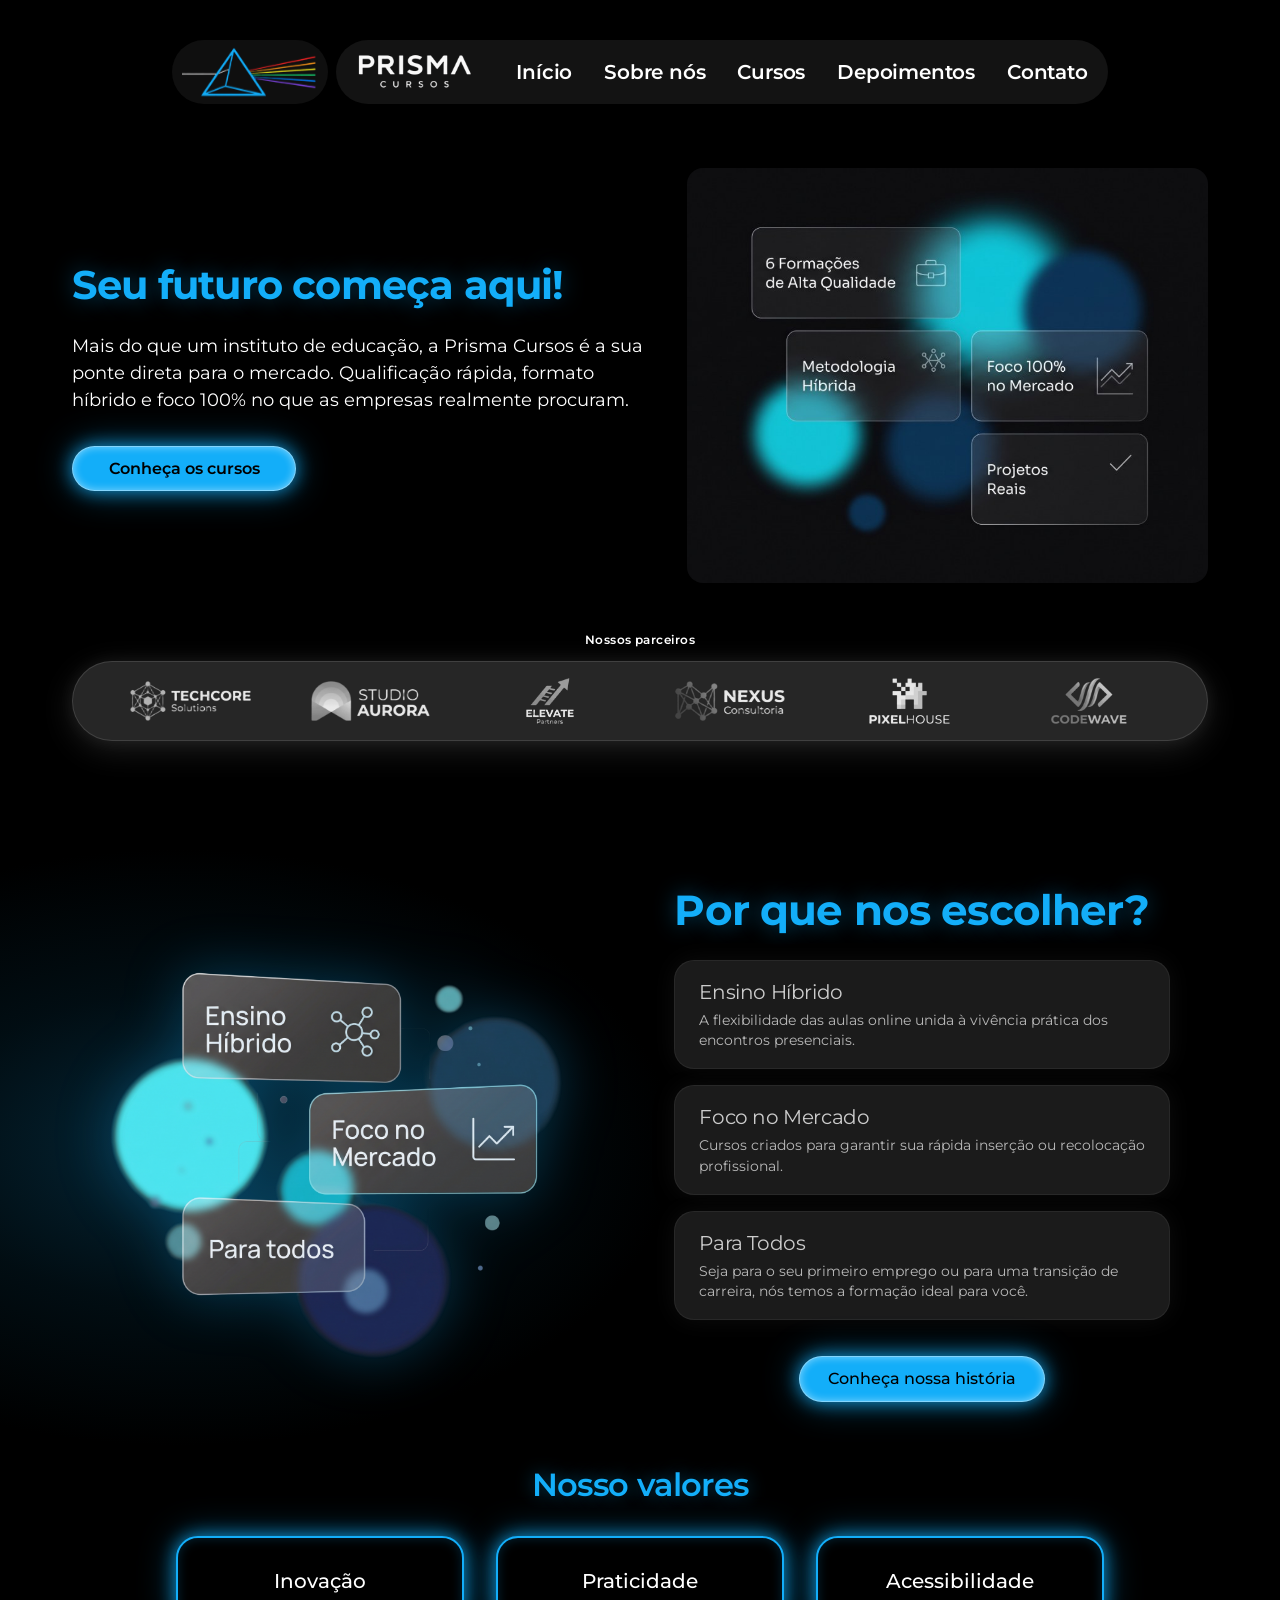
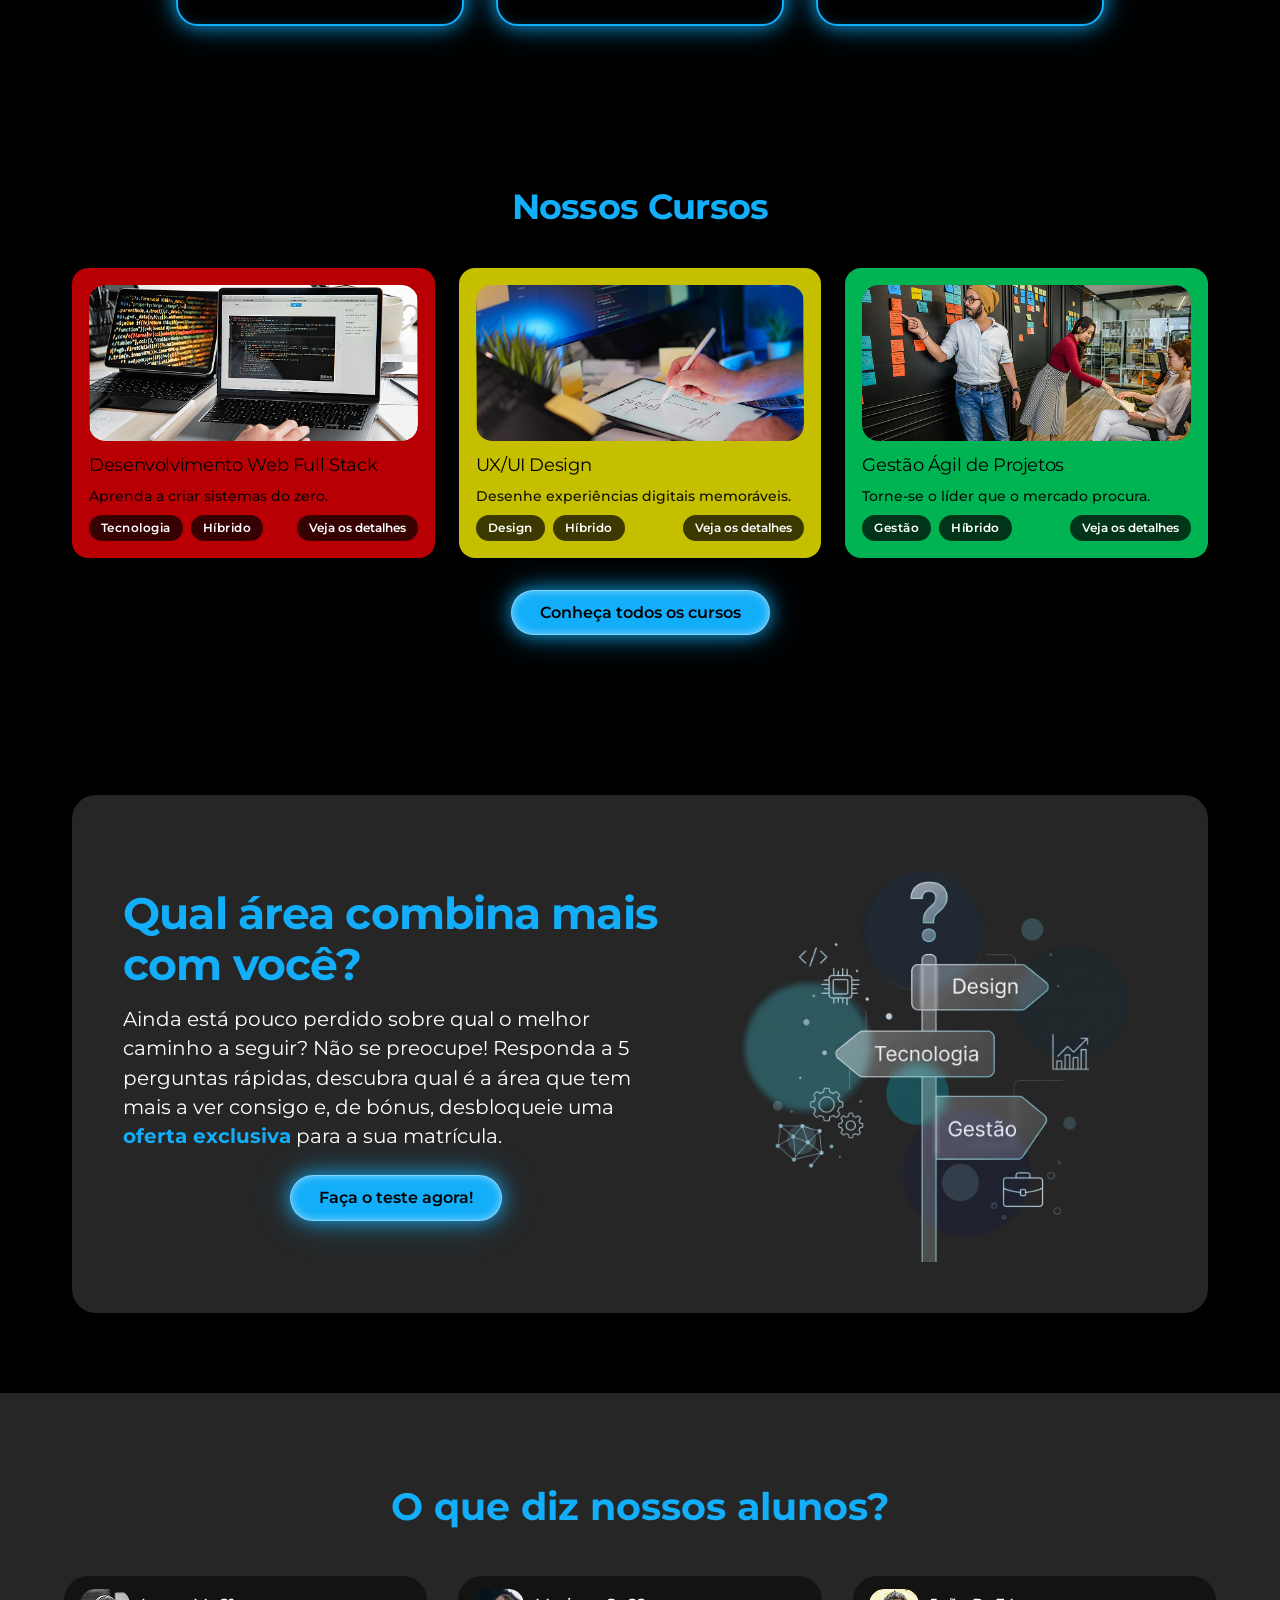
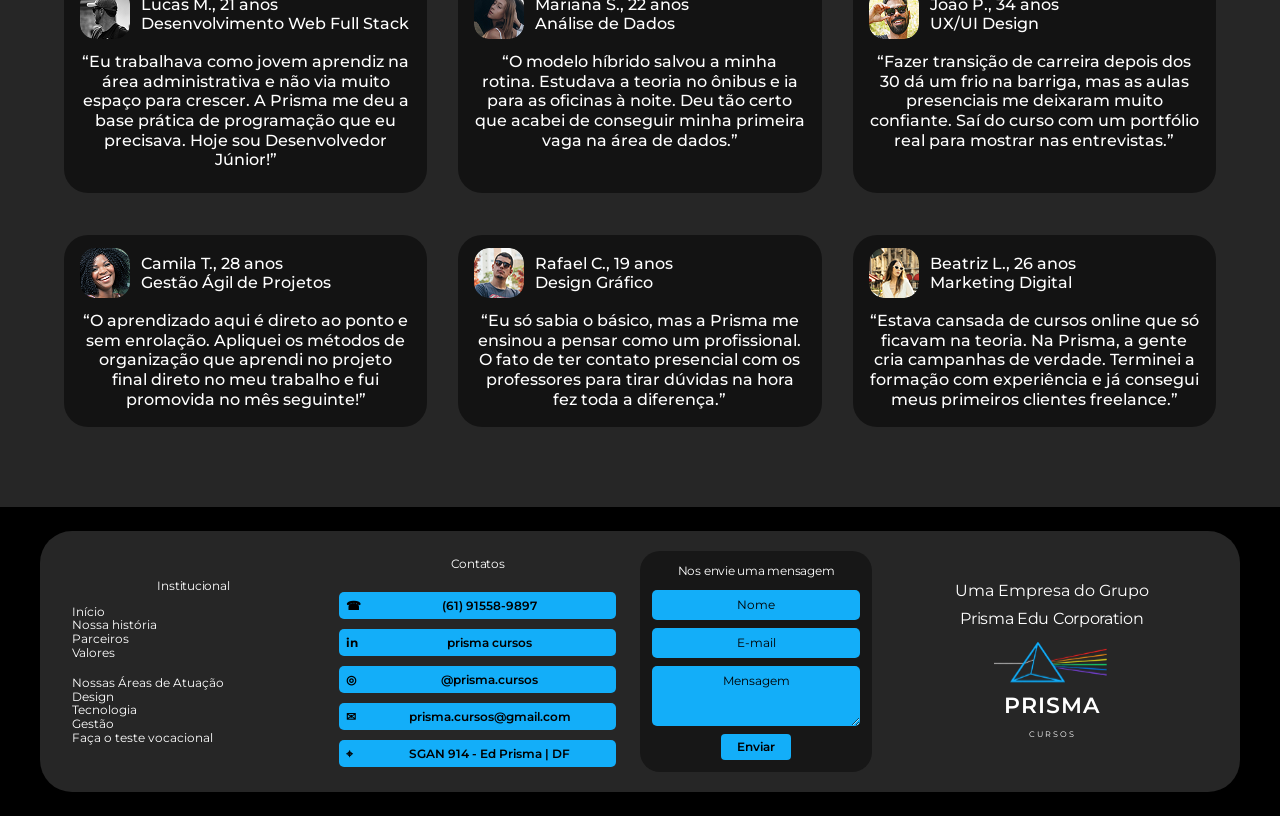
==== commit 732a1cef: "Feature/14 teste vocacional logica (#34) * feat(navbar): adiciona estilos do menu mobile e tablet  *" ====
--- a/index.html
+++ b/index.html
@@ -23,6 +23,7 @@
     <link rel="stylesheet" href="css/quem-somos.css" />
     <link rel="stylesheet" href="css/depoimentos.css" />
     <link rel="stylesheet" href="css/footer.css" />
+    <link rel="stylesheet" href="css/teste-chamada.css" />
   </head>
   <body>
     <header class="site-header">
@@ -303,6 +304,41 @@
         </div>
       </section>
       <section
+        class="section teste-chamada"
+        aria-labelledby="teste-chamada-titulo"
+      >
+        <div class="container">
+          <div class="teste-chamada__card">
+            <div class="teste-chamada__conteudo">
+              <h2 id="teste-chamada-titulo" class="teste-chamada__titulo">
+                Qual área combina mais com você?
+              </h2>
+              <p class="teste-chamada__texto">
+                Ainda está pouco perdido sobre qual o melhor caminho a seguir?
+                Não se preocupe! Responda a 5 perguntas rápidas, descubra qual é
+                a área que tem mais a ver consigo e, de bónus, desbloqueie uma
+                <strong class="teste-chamada__destaque"
+                  >oferta exclusiva</strong
+                >
+                para a sua matrícula.
+              </p>
+              <div class="teste-chamada__acao">
+                <a href="pages/teste-vocacional.html" class="btn btn--primary"
+                  >Faça o teste agora!</a
+                >
+              </div>
+            </div>
+            <div class="teste-chamada__imagem">
+              <img
+                src="assets/images/teste-vocacional-placa.png"
+                alt="Placa de direção com as áreas Design, Tecnologia e Gestão"
+                loading="lazy"
+              />
+            </div>
+          </div>
+        </div>
+      </section>
+      <section
         id="depoimentos"
         class="section depoimentos"
         aria-labelledby="depoimentos-titulo"
@@ -459,103 +495,103 @@
       </section>
     </main>
     <footer class="footer" id="contato">
-           <!-- Coluna 1: Institucional -->
-    <div class="footer__institucional">
+      <!-- Coluna 1: Institucional -->
+      <div class="footer__institucional">
         <h3>Institucional</h3>
 
         <nav aria-label="Institucional">
-            <!-- Por enquanto, textos sem links para evitar destinos inexistentes. -->
-            <span>Início</span>
-            <span>Nossa história</span>
-            <span>Parceiros</span>
-            <span>Valores</span>
-
-            <div class="footer__espaco"></div>
-
-            <span>Nossas Áreas de Atuação</span>
-            <span>Design</span>
-            <span>Tecnologia</span>
-            <span>Gestão</span>
-            <span>Faça o teste vocacional</span>
+          <!-- Por enquanto, textos sem links para evitar destinos inexistentes. -->
+          <span>Início</span>
+          <span>Nossa história</span>
+          <span>Parceiros</span>
+          <span>Valores</span>
+
+          <div class="footer__espaco"></div>
+
+          <span>Nossas Áreas de Atuação</span>
+          <span>Design</span>
+          <span>Tecnologia</span>
+          <span>Gestão</span>
+          <span>Faça o teste vocacional</span>
         </nav>
-    </div>
-
-    <!-- Coluna 2: Contatos -->
-    <div class="footer__contatos">
+      </div>
+
+      <!-- Coluna 2: Contatos -->
+      <div class="footer__contatos">
         <h3>Contatos</h3>
 
         <div class="footer__link">
-            <span aria-hidden="true">☎</span>
-            <strong>(61) 91558-9897</strong>
+          <span aria-hidden="true">☎</span>
+          <strong>(61) 91558-9897</strong>
         </div>
 
         <div class="footer__link">
-            <span aria-hidden="true">in</span>
-            <strong>prisma cursos</strong>
+          <span aria-hidden="true">in</span>
+          <strong>prisma cursos</strong>
         </div>
 
         <div class="footer__link">
-            <span aria-hidden="true">◎</span>
-            <strong>@prisma.cursos</strong>
+          <span aria-hidden="true">◎</span>
+          <strong>@prisma.cursos</strong>
         </div>
 
         <div class="footer__link">
-            <span aria-hidden="true">✉</span>
-            <strong>prisma.cursos@gmail.com</strong>
+          <span aria-hidden="true">✉</span>
+          <strong>prisma.cursos@gmail.com</strong>
         </div>
 
         <div class="footer__link">
-            <span aria-hidden="true">⌖</span>
-            <strong>SGAN 914 - Ed Prisma | DF</strong>
-        </div>
-    </div>
-
-    <!-- Coluna 3: Formulário visual -->
-    <div class="footer__formulario">
+          <span aria-hidden="true">⌖</span>
+          <strong>SGAN 914 - Ed Prisma | DF</strong>
+        </div>
+      </div>
+
+      <!-- Coluna 3: Formulário visual -->
+      <div class="footer__formulario">
         <h3>Nos envie uma mensagem</h3>
 
         <form>
-            <input
-                type="text"
-                name="nome"
-                placeholder="Nome"
-                aria-label="Nome"
-                required
-            >
-
-            <input
-                type="email"
-                name="email"
-                placeholder="E-mail"
-                aria-label="E-mail"
-                required
-            >
-
-            <textarea
-                name="mensagem"
-                placeholder="Mensagem"
-                aria-label="Mensagem"
-                required
-            ></textarea>
-
-            <button type="submit">Enviar</button>
+          <input
+            type="text"
+            name="nome"
+            placeholder="Nome"
+            aria-label="Nome"
+            required
+          />
+
+          <input
+            type="email"
+            name="email"
+            placeholder="E-mail"
+            aria-label="E-mail"
+            required
+          />
+
+          <textarea
+            name="mensagem"
+            placeholder="Mensagem"
+            aria-label="Mensagem"
+            required
+          ></textarea>
+
+          <button type="submit">Enviar</button>
         </form>
-    </div>
-
-    <!-- Coluna 4: Marca -->
-    <div class="footer__marca">
+      </div>
+
+      <!-- Coluna 4: Marca -->
+      <div class="footer__marca">
         <p>Uma Empresa do Grupo</p>
         <h3>Prisma Edu Corporation</h3>
 
         <img
-            src="assets/images/logo-prisma-simbolo.svg"
-            alt="Símbolo da Prisma Cursos"
-            class="footer__logo"
-        >
+          src="assets/images/logo-prisma-simbolo.svg"
+          alt="Símbolo da Prisma Cursos"
+          class="footer__logo"
+        />
 
         <p class="footer__nome-marca">PRISMA</p>
         <p class="footer__submarca">C U R S O S</p>
-    </div>
+      </div>
     </footer>
     <script src="js/navbar-mobile.js"></script>
     <script src="js/main.js"></script>
--- a/css/teste-chamada.css
+++ b/css/teste-chamada.css
@@ -0,0 +1,47 @@
+/* Chamada para o teste vocacional na página principal */
+.teste-chamada__card {
+  display: grid;
+  gap: 2rem;
+  align-items: center;
+  padding: clamp(1.5rem, 4vw, 3.5rem);
+  background-color: var(--color-surface, #262626);
+  border-radius: 1.5rem;
+}
+
+.teste-chamada__titulo {
+  margin: 0 0 1rem;
+  color: var(--color-primary, #12a8f5);
+  font-size: clamp(1.75rem, 1.2rem + 2.2vw, 2.75rem);
+  font-weight: 700;
+  line-height: 1.15;
+}
+
+.teste-chamada__texto {
+  margin: 0 0 1.5rem;
+  font-size: clamp(1rem, 0.9rem + 0.4vw, 1.25rem);
+  line-height: 1.5;
+}
+
+.teste-chamada__destaque {
+  color: var(--color-primary, #12a8f5);
+  font-weight: 700;
+}
+
+.teste-chamada__acao {
+  display: flex;
+  justify-content: center;
+}
+
+.teste-chamada__imagem img {
+  display: block;
+  width: 100%;
+  max-width: 26rem;
+  height: auto;
+  margin-inline: auto;
+}
+
+@media (min-width: 768px) {
+  .teste-chamada__card {
+    grid-template-columns: 1.2fr 1fr;
+  }
+}
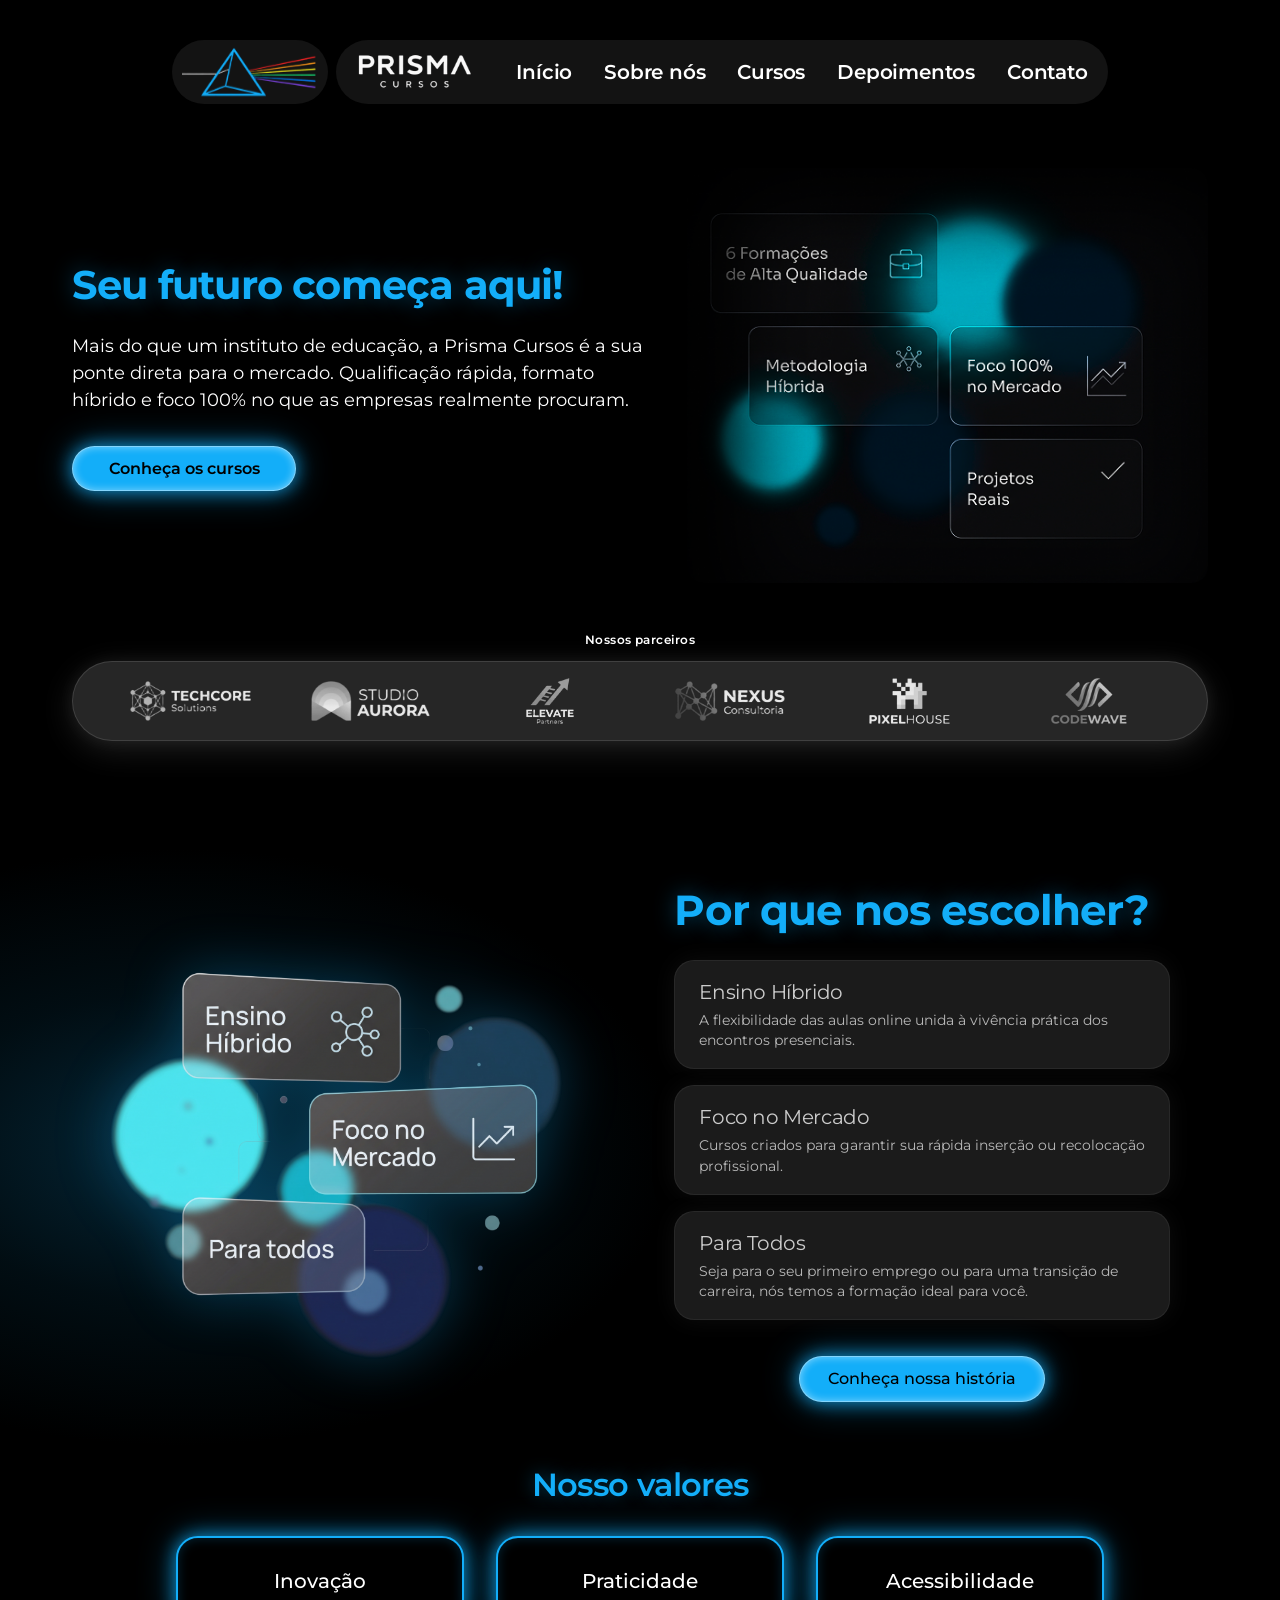
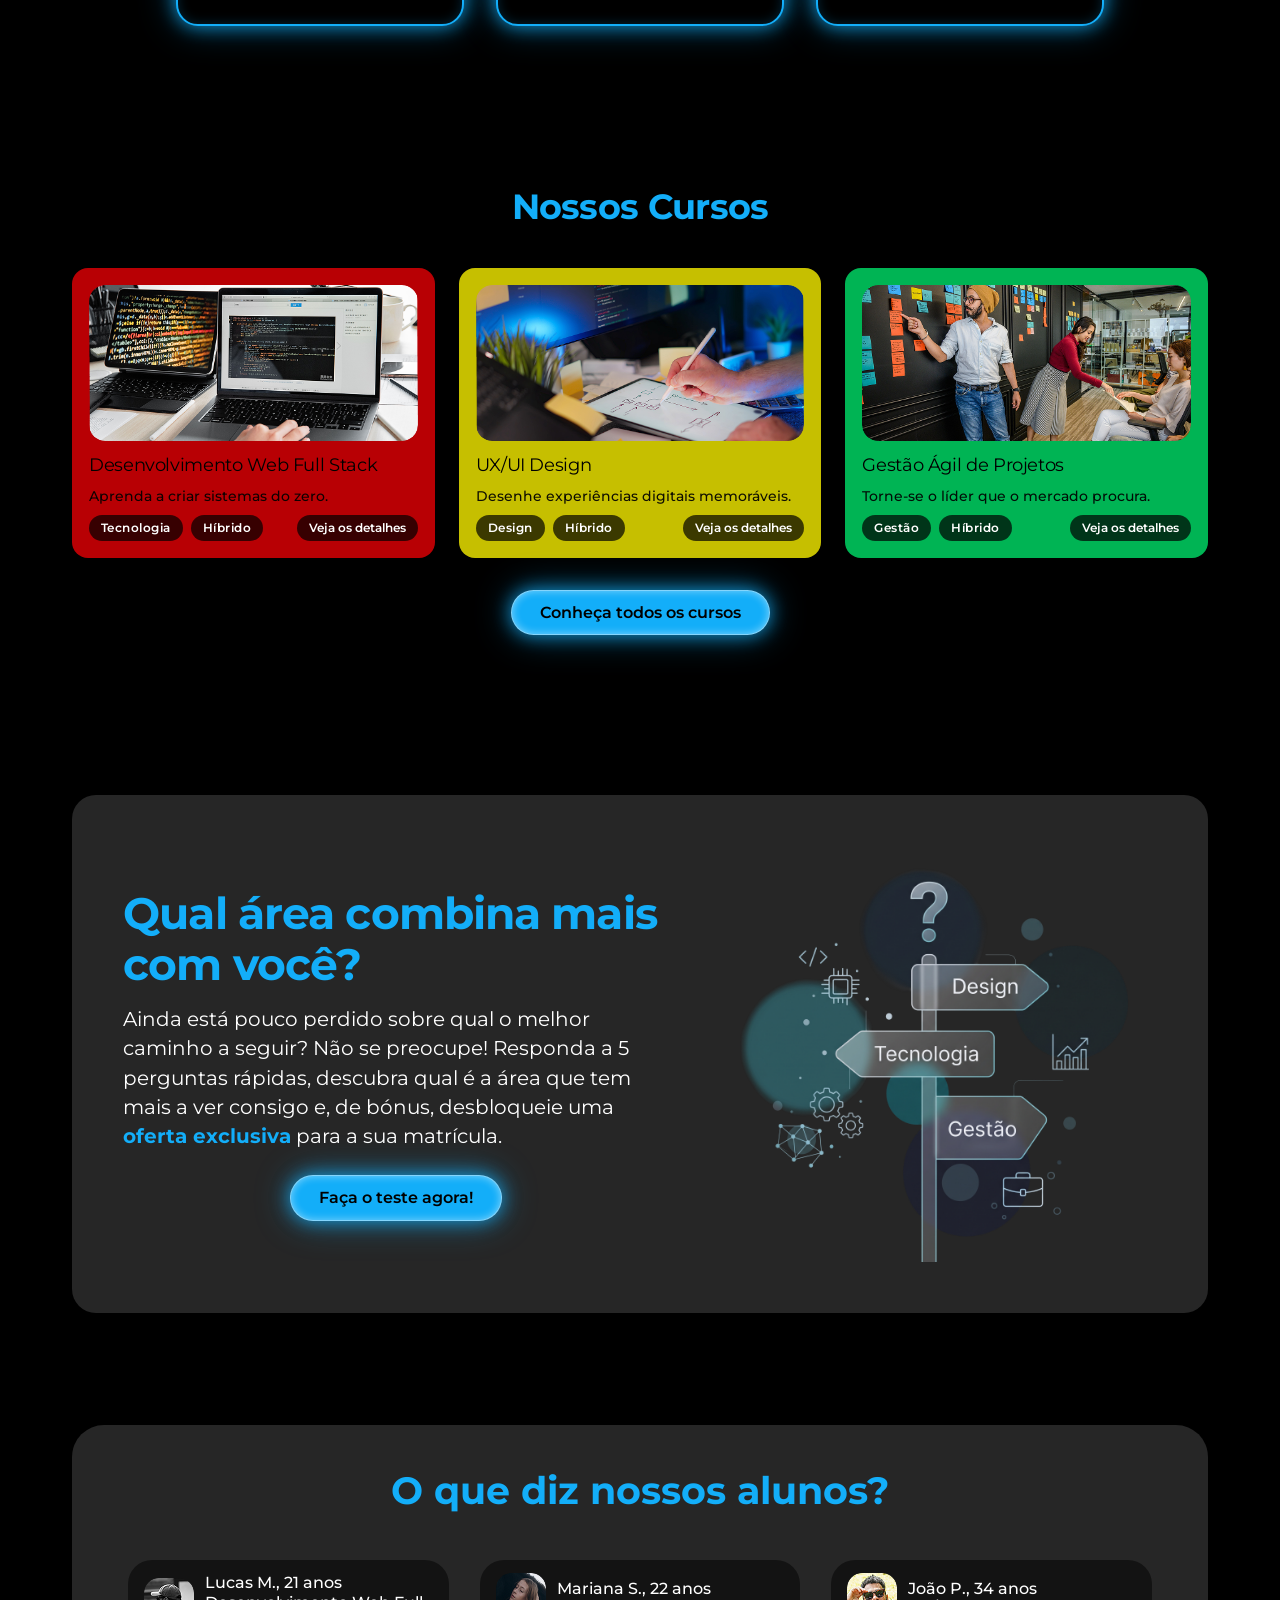
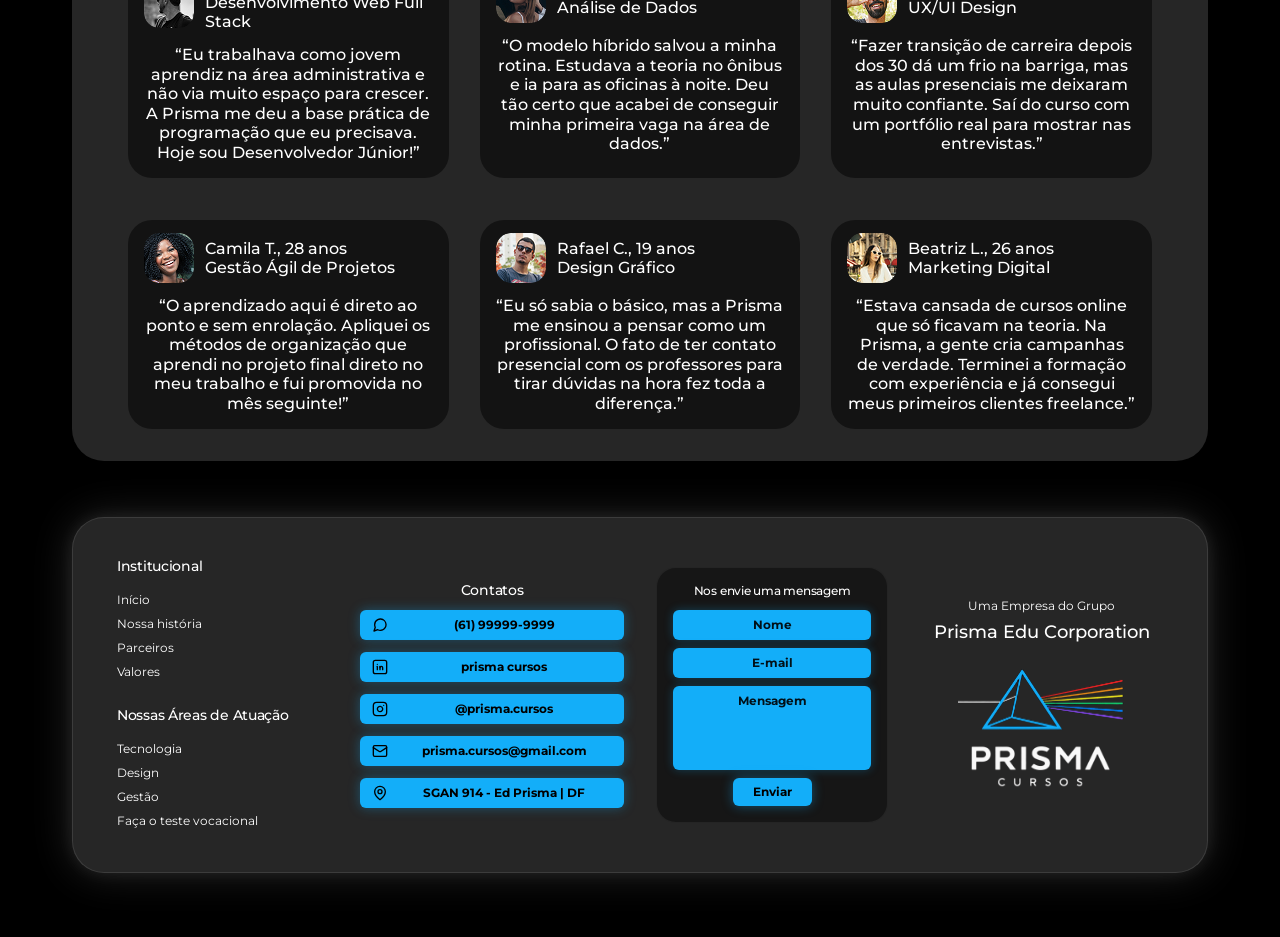
==== commit 73169fbb: "fix(layout): ajusta todos os rodapes e margens das paginas" ====
--- a/index.html
+++ b/index.html
@@ -89,7 +89,7 @@
 
             <div class="hero__media">
               <img
-                src="assets/images/hero-ilustracao.jpg"
+                src="assets/images/hero-ilustracao.png"
                 alt="Destaques da Prisma Cursos: 6 formações de alta qualidade, metodologia híbrida, foco 100% no mercado e projetos reais"
                 width="840"
                 height="670"
@@ -494,106 +494,145 @@
         </div>
       </section>
     </main>
-    <footer class="footer" id="contato">
-      <!-- Coluna 1: Institucional -->
-      <div class="footer__institucional">
-        <h3>Institucional</h3>
-
-        <nav aria-label="Institucional">
-          <!-- Por enquanto, textos sem links para evitar destinos inexistentes. -->
-          <span>Início</span>
-          <span>Nossa história</span>
-          <span>Parceiros</span>
-          <span>Valores</span>
-
-          <div class="footer__espaco"></div>
-
-          <span>Nossas Áreas de Atuação</span>
-          <span>Design</span>
-          <span>Tecnologia</span>
-          <span>Gestão</span>
-          <span>Faça o teste vocacional</span>
-        </nav>
-      </div>
-
-      <!-- Coluna 2: Contatos -->
-      <div class="footer__contatos">
-        <h3>Contatos</h3>
-
-        <div class="footer__link">
-          <span aria-hidden="true">☎</span>
-          <strong>(61) 91558-9897</strong>
+    <footer id="contato" class="sobre-nos-footer" aria-label="Rodapé e Contato Institucional">
+        <div class="container">
+            <div class="sobre-nos-footer__card">
+                <div class="sobre-nos-footer__nav-col">
+                    <div class="sobre-nos-footer__nav-group">
+                        <h2 class="sobre-nos-footer__heading">Institucional</h2>
+                        <ul class="sobre-nos-footer__list" role="list">
+                            <li><a href="../index.html#inicio" class="sobre-nos-footer__link">Início</a></li>
+                            <li><a href="#sobre-nos-historia" class="sobre-nos-footer__link">Nossa história</a></li>
+                            <li><a href="#parceiros" class="sobre-nos-footer__link">Parceiros</a></li>
+                            <li><a href="#valores" class="sobre-nos-footer__link">Valores</a></li>
+                        </ul>
+                    </div>
+
+                     <div class="sobre-nos-footer__nav-group">
+                        <h2 class="sobre-nos-footer__heading">Nossas Áreas de Atuação</h2>
+                        <ul class="sobre-nos-footer__list" role="list">
+                            <li><a href="pages/cursos.html#tecnologia" class="sobre-nos-footer__link">Tecnologia</a></li>
+                            <li><a href="pages/cursos.html#design" class="sobre-nos-footer__link">Design</a></li>
+                            <li><a href="pages/cursos.html#gestao" class="sobre-nos-footer__link">Gestão</a></li>
+                            <li><a href="pages/teste-vocacional.html" class="sobre-nos-footer__link">Faça o teste vocacional</a></li>
+                        </ul>
+                    </div>
+                </div>
+
+                <div class="sobre-nos-footer__contacts-col">
+                    <h2 class="sobre-nos-footer__heading sobre-nos-footer__heading--center">Contatos</h2>
+                    <ul class="sobre-nos-footer__contacts-list" role="list">
+                        <li>
+                            <a href="https://wa.me/5561999999999" target="_blank" rel="noopener noreferrer" class="sobre-nos-footer__contact-badge">
+                                <svg class="sobre-nos-footer__contact-icon" viewBox="0 0 24 24" width="16" height="16" fill="none" stroke="currentColor" stroke-width="2" stroke-linecap="round" stroke-linejoin="round" aria-hidden="true">
+                                    <path d="M21 11.5a8.38 8.38 0 0 1-.9 3.8 8.5 8.5 0 0 1-7.6 4.7 8.38 8.38 0 0 1-3.8-.9L3 21l1.9-5.7a8.38 8.38 0 0 1-.9-3.8 8.5 8.5 0 0 1 4.7-7.6 8.38 8.38 0 0 1 3.8-.9h.5a8.48 8.48 0 0 1 8 8v.5z"></path>
+                                </svg>
+                                <span>(61) 99999-9999</span>
+                            </a>
+                        </li>
+                        <li>
+                            <a href="https://www.linkedin.com" target="_blank" rel="noopener noreferrer" class="sobre-nos-footer__contact-badge">
+                                <svg class="sobre-nos-footer__contact-icon" viewBox="0 0 24 24" width="16" height="16" fill="none" stroke="currentColor" stroke-width="2" stroke-linecap="round" stroke-linejoin="round" aria-hidden="true">
+                                    <rect x="2" y="2" width="20" height="20" rx="3" ry="3"></rect>
+                                    <line x1="8" y1="11" x2="8" y2="16"></line>
+                                    <line x1="8" y1="8" x2="8" y2="8.01"></line>
+                                    <path d="M12 16v-5"></path>
+                                    <path d="M16 16v-3a2 2 0 0 0-4 0"></path>
+                                </svg>
+                                <span>prisma cursos</span>
+                            </a>
+                        </li>
+                        <li>
+                            <a href="https://www.instagram.com" target="_blank" rel="noopener noreferrer" class="sobre-nos-footer__contact-badge">
+                                <svg class="sobre-nos-footer__contact-icon" viewBox="0 0 24 24" width="16" height="16" fill="none" stroke="currentColor" stroke-width="2" stroke-linecap="round" stroke-linejoin="round" aria-hidden="true">
+                                    <rect x="2" y="2" width="20" height="20" rx="5" ry="5"></rect>
+                                    <path d="M16 11.37A4 4 0 1 1 12.63 8 4 4 0 0 1 16 11.37z"></path>
+                                    <line x1="17.5" y1="6.5" x2="17.51" y2="6.5"></line>
+                                </svg>
+                                <span>@prisma.cursos</span>
+                            </a>
+                        </li>
+                        <li>
+                            <a href="mailto:prisma.cursos@gmail.com" class="sobre-nos-footer__contact-badge">
+                                <svg class="sobre-nos-footer__contact-icon" viewBox="0 0 24 24" width="16" height="16" fill="none" stroke="currentColor" stroke-width="2" stroke-linecap="round" stroke-linejoin="round" aria-hidden="true">
+                                    <rect x="2" y="4" width="20" height="16" rx="2"></rect>
+                                    <path d="m22 7-8.97 5.7a1.94 1.94 0 0 1-2.06 0L2 7"></path>
+                                </svg>
+                                <span>prisma.cursos@gmail.com</span>
+                            </a>
+                        </li>
+                        <li>
+                            <a href="#contato" class="sobre-nos-footer__contact-badge">
+                                <svg class="sobre-nos-footer__contact-icon" viewBox="0 0 24 24" width="16" height="16" fill="none" stroke="currentColor" stroke-width="2" stroke-linecap="round" stroke-linejoin="round" aria-hidden="true">
+                                    <path d="M20 10c0 6-8 12-8 12s-8-6-8-12a8 8 0 0 1 16 0Z"></path>
+                                    <circle cx="12" cy="10" r="3"></circle>
+                                </svg>
+                                <span>SGAN 914 - Ed Prisma | DF</span>
+                            </a>
+                        </li>
+                    </ul>
+                </div>
+
+                <div class="sobre-nos-footer__form-col">
+                    <div class="sobre-nos-footer__form-box">
+                        <h2 class="sobre-nos-footer__form-title">Nos envie uma mensagem</h2>
+                        <form id="form-rodape" class="sobre-nos-footer__form" action="#contato" method="get">
+                            <input
+                                type="text"
+                                name="nome"
+                                class="sobre-nos-footer__input"
+                                placeholder="Nome"
+                                aria-label="Nome"
+                                required
+                            >
+                            <input
+                                type="email"
+                                name="email"
+                                class="sobre-nos-footer__input"
+                                placeholder="E-mail"
+                                aria-label="E-mail"
+                                required
+                            >
+                            <textarea
+                                name="mensagem"
+                                class="sobre-nos-footer__textarea"
+                                placeholder="Mensagem"
+                                aria-label="Mensagem"
+                                rows="4"
+                                required
+                            ></textarea>
+                            <button id="btn-rodape" type="submit" class="sobre-nos-footer__submit">Enviar</button>
+                        </form>
+                    </div>
+                </div>
+
+                <div class="sobre-nos-footer__brand-col">
+                    <div class="sobre-nos-footer__corp">
+                        <p class="sobre-nos-footer__corp-label">Uma Empresa do Grupo</p>
+                        <p class="sobre-nos-footer__corp-name">Prisma Edu Corporation</p>
+                    </div>
+                    <a href="../index.html#inicio" class="sobre-nos-footer__brand-logo" aria-label="Prisma Cursos - Voltar ao início">
+                        <img
+                            src="../assets/images/logo-prisma-simbolo.svg"
+                            alt=""
+                            width="168"
+                            height="64"
+                            class="sobre-nos-footer__brand-symbol"
+                        >
+                        <img
+                            src="../assets/images/logo-prisma-texto.svg"
+                            alt="Prisma Cursos"
+                            width="148"
+                            height="54"
+                            class="sobre-nos-footer__brand-text"
+                        >
+                    </a>
+                </div>
+            </div>
         </div>
-
-        <div class="footer__link">
-          <span aria-hidden="true">in</span>
-          <strong>prisma cursos</strong>
-        </div>
-
-        <div class="footer__link">
-          <span aria-hidden="true">◎</span>
-          <strong>@prisma.cursos</strong>
-        </div>
-
-        <div class="footer__link">
-          <span aria-hidden="true">✉</span>
-          <strong>prisma.cursos@gmail.com</strong>
-        </div>
-
-        <div class="footer__link">
-          <span aria-hidden="true">⌖</span>
-          <strong>SGAN 914 - Ed Prisma | DF</strong>
-        </div>
-      </div>
-
-      <!-- Coluna 3: Formulário visual -->
-      <div class="footer__formulario">
-        <h3>Nos envie uma mensagem</h3>
-
-        <form>
-          <input
-            type="text"
-            name="nome"
-            placeholder="Nome"
-            aria-label="Nome"
-            required
-          />
-
-          <input
-            type="email"
-            name="email"
-            placeholder="E-mail"
-            aria-label="E-mail"
-            required
-          />
-
-          <textarea
-            name="mensagem"
-            placeholder="Mensagem"
-            aria-label="Mensagem"
-            required
-          ></textarea>
-
-          <button type="submit">Enviar</button>
-        </form>
-      </div>
-
-      <!-- Coluna 4: Marca -->
-      <div class="footer__marca">
-        <p>Uma Empresa do Grupo</p>
-        <h3>Prisma Edu Corporation</h3>
-
-        <img
-          src="assets/images/logo-prisma-simbolo.svg"
-          alt="Símbolo da Prisma Cursos"
-          class="footer__logo"
-        />
-
-        <p class="footer__nome-marca">PRISMA</p>
-        <p class="footer__submarca">C U R S O S</p>
-      </div>
     </footer>
     <script src="js/navbar-mobile.js"></script>
     <script src="js/main.js"></script>
+    <script src="js/footer.js"></script>
   </body>
-</html>
+</html>
--- a/css/navbar.css
+++ b/css/navbar.css
@@ -26,13 +26,15 @@
 
 .navbar__symbol {
     padding: 0 0.625rem;
-    background-color: color-mix(in srgb, var(--color-surface) 40%, transparent);
+    background-color: color-mix(in srgb, var(--color-surface) 50%, transparent);
+    backdrop-filter: blur(12.5px);
 }
 
 .navbar__menu {
     gap: var(--space-10);
     padding: 0 var(--space-5);
     background-color: color-mix(in srgb, var(--color-surface) 50%, transparent);
+    backdrop-filter: blur(12.5px);
 }
 
 .navbar__symbol img,
--- a/css/components/navbar-mobile.css
+++ b/css/components/navbar-mobile.css
@@ -35,7 +35,8 @@
     max-width: var(--container-max-width);
     margin-inline: auto;
     padding: 0 var(--space-3);
-    background-color: color-mix(in srgb, var(--color-surface) 85%, transparent);
+    background-color: color-mix(in srgb, var(--color-surface) 50%, transparent);
+    backdrop-filter: blur(12.5px);
     border-radius: calc(var(--navbar-mobile-height) / 2);
     pointer-events: auto;
   }
--- a/css/quem-somos.css
+++ b/css/quem-somos.css
@@ -256,7 +256,7 @@
     display: flex;
     flex-direction: column;
     gap: var(--space-6);
-    max-width: 68rem;
+    max-width: 75rem;
 }
 
 .sobre-nos-hero__title {
@@ -294,7 +294,7 @@
     flex-direction: column;
     align-items: center;
     gap: var(--space-4);
-    max-width: 68rem;
+    max-width: 75rem
 }
 
 .sobre-nos-partners__title {
@@ -316,7 +316,7 @@
     flex-direction: column;
     align-items: center;
     gap: var(--space-10);
-    max-width: 68rem;
+    max-width: 75rem;
 }
 
 .sobre-nos-values__title {
@@ -392,7 +392,7 @@
     box-shadow:
         0 0 42px rgba(255, 255, 255, 0.14),
         0 0 18px rgba(255, 255, 255, 0.08);
-    max-width: 64rem;
+    max-width: 100%;
     margin-inline: auto;
 }
 
@@ -422,7 +422,7 @@
 .sobre-nos-footer__list {
     display: flex;
     flex-direction: column;
-    gap: 0.25rem;
+    gap: 0px;
     list-style: none;
     margin: 0;
     padding: 0;
@@ -434,6 +434,8 @@
     color: var(--color-white);
     text-decoration: none;
     transition: color var(--transition-fast);
+    padding: 0;
+    line-height: 1.2;
 }
 
 .sobre-nos-footer__link:hover {
@@ -640,7 +642,8 @@
     }
 
     .sobre-nos-footer__card {
-        grid-template-columns: 0.9fr 1.25fr 1.1fr 1.15fr;
+        grid-template-columns: 1fr 1.25fr 1.1fr 1.15fr;
+        justify-content: space-between;
         align-items: center;
         gap: var(--space-8);
         padding: 2.5rem 2.75rem;
--- a/css/depoimentos.css
+++ b/css/depoimentos.css
@@ -1,16 +1,15 @@
-/* ==========================================================================
-   PRISMA CURSOS — SEÇÃO DE DEPOIMENTOS (css/depoimentos.css)
-   Referência: Protótipo de Alta Fidelidade no Figma (Grupo 3, nó 216-281) — Issue #9
-   Requisitos: RF06, RNF01, RNF04, RNF05, RNF06, RNF07
-   ========================================================================== */
-
 .depoimentos {
-    background-color: var(--color-surface);
-    padding-block: var(--section-spacing-y);
+    background-color: #000000; /* Força o fundo externo a ser preto absoluto */
+    padding-block: var(--space-8);
 }
 
 .depoimentos .depoimentos__container {
-    padding-inline: 0;
+    background-color: var(--color-surface); /* Cria o quadro cinza */
+    border-radius: 2rem;
+    padding-block: var(--space-8);
+    width: calc(100% - 32px);
+    max-width: 71rem;
+    margin-inline: auto;
 }
 
 /* Bloco do título: 66px de altura de referência e 37px até o início da grade (103px total) */
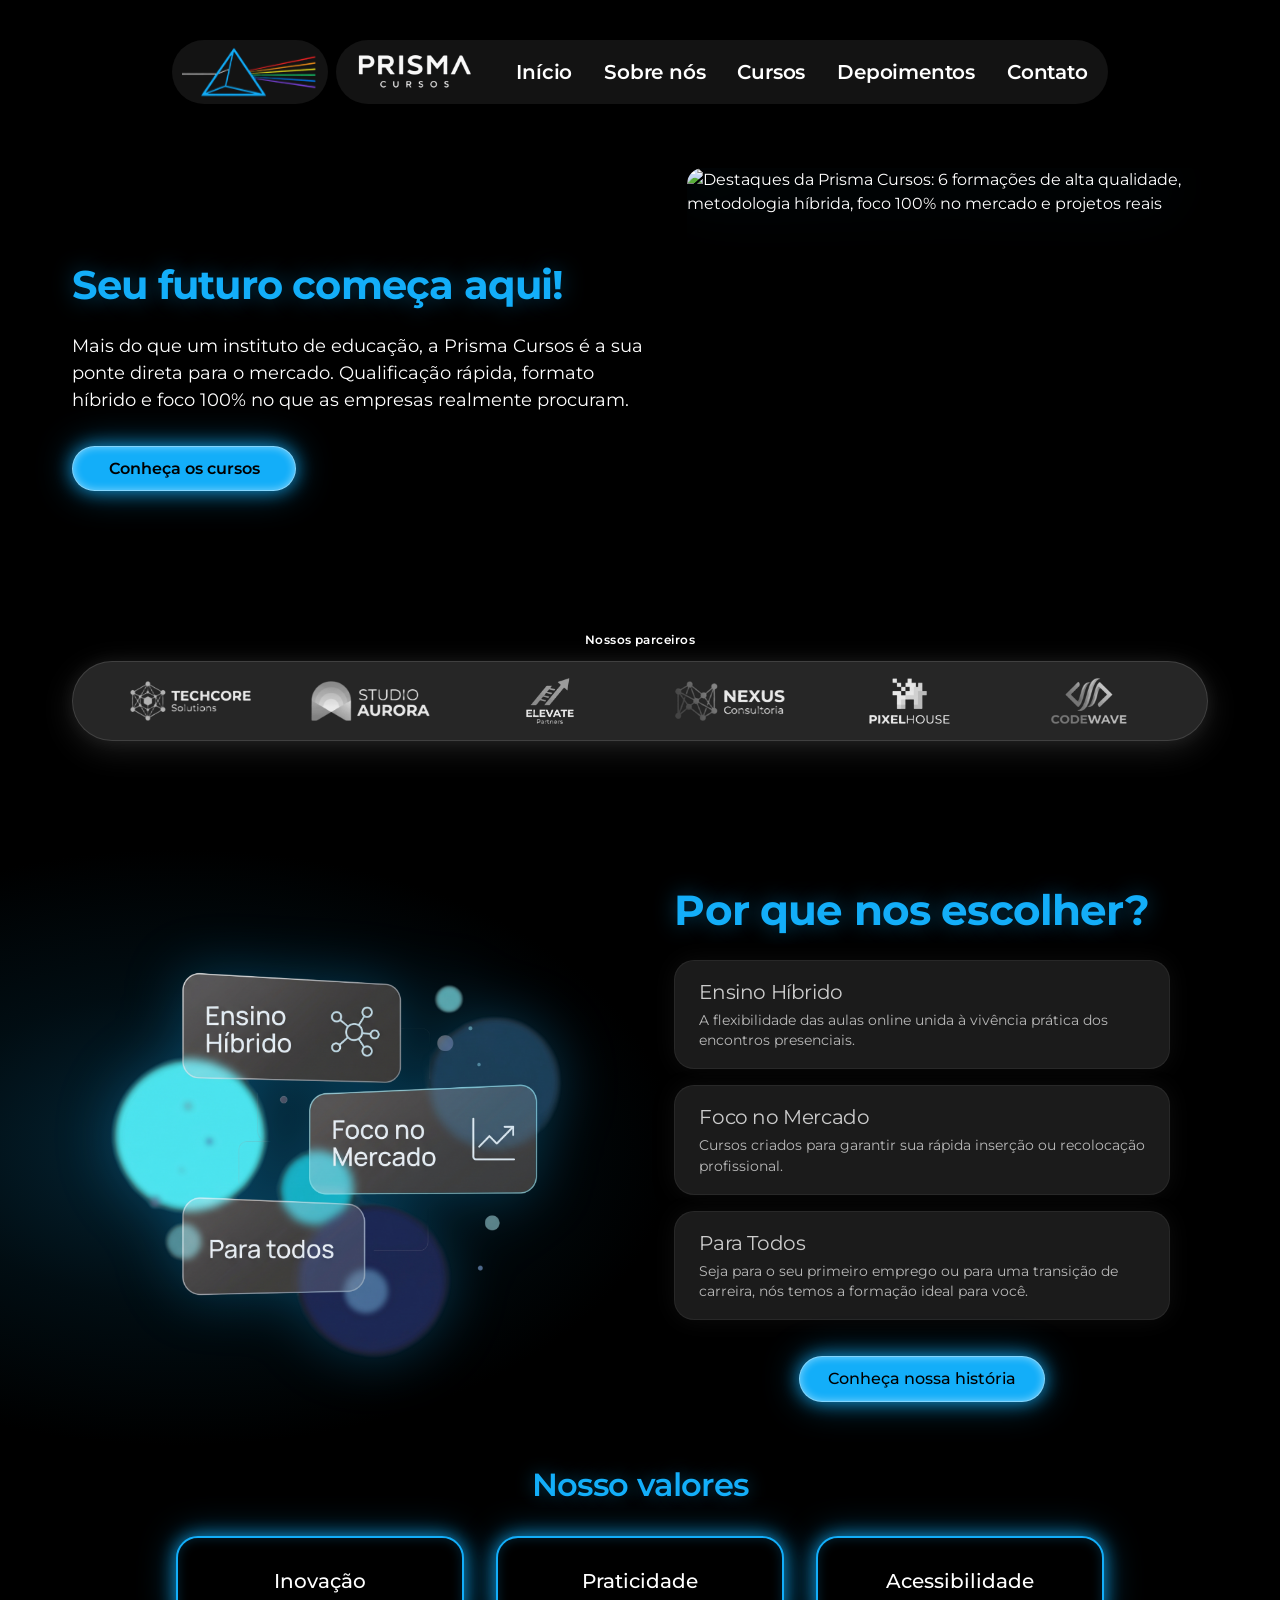
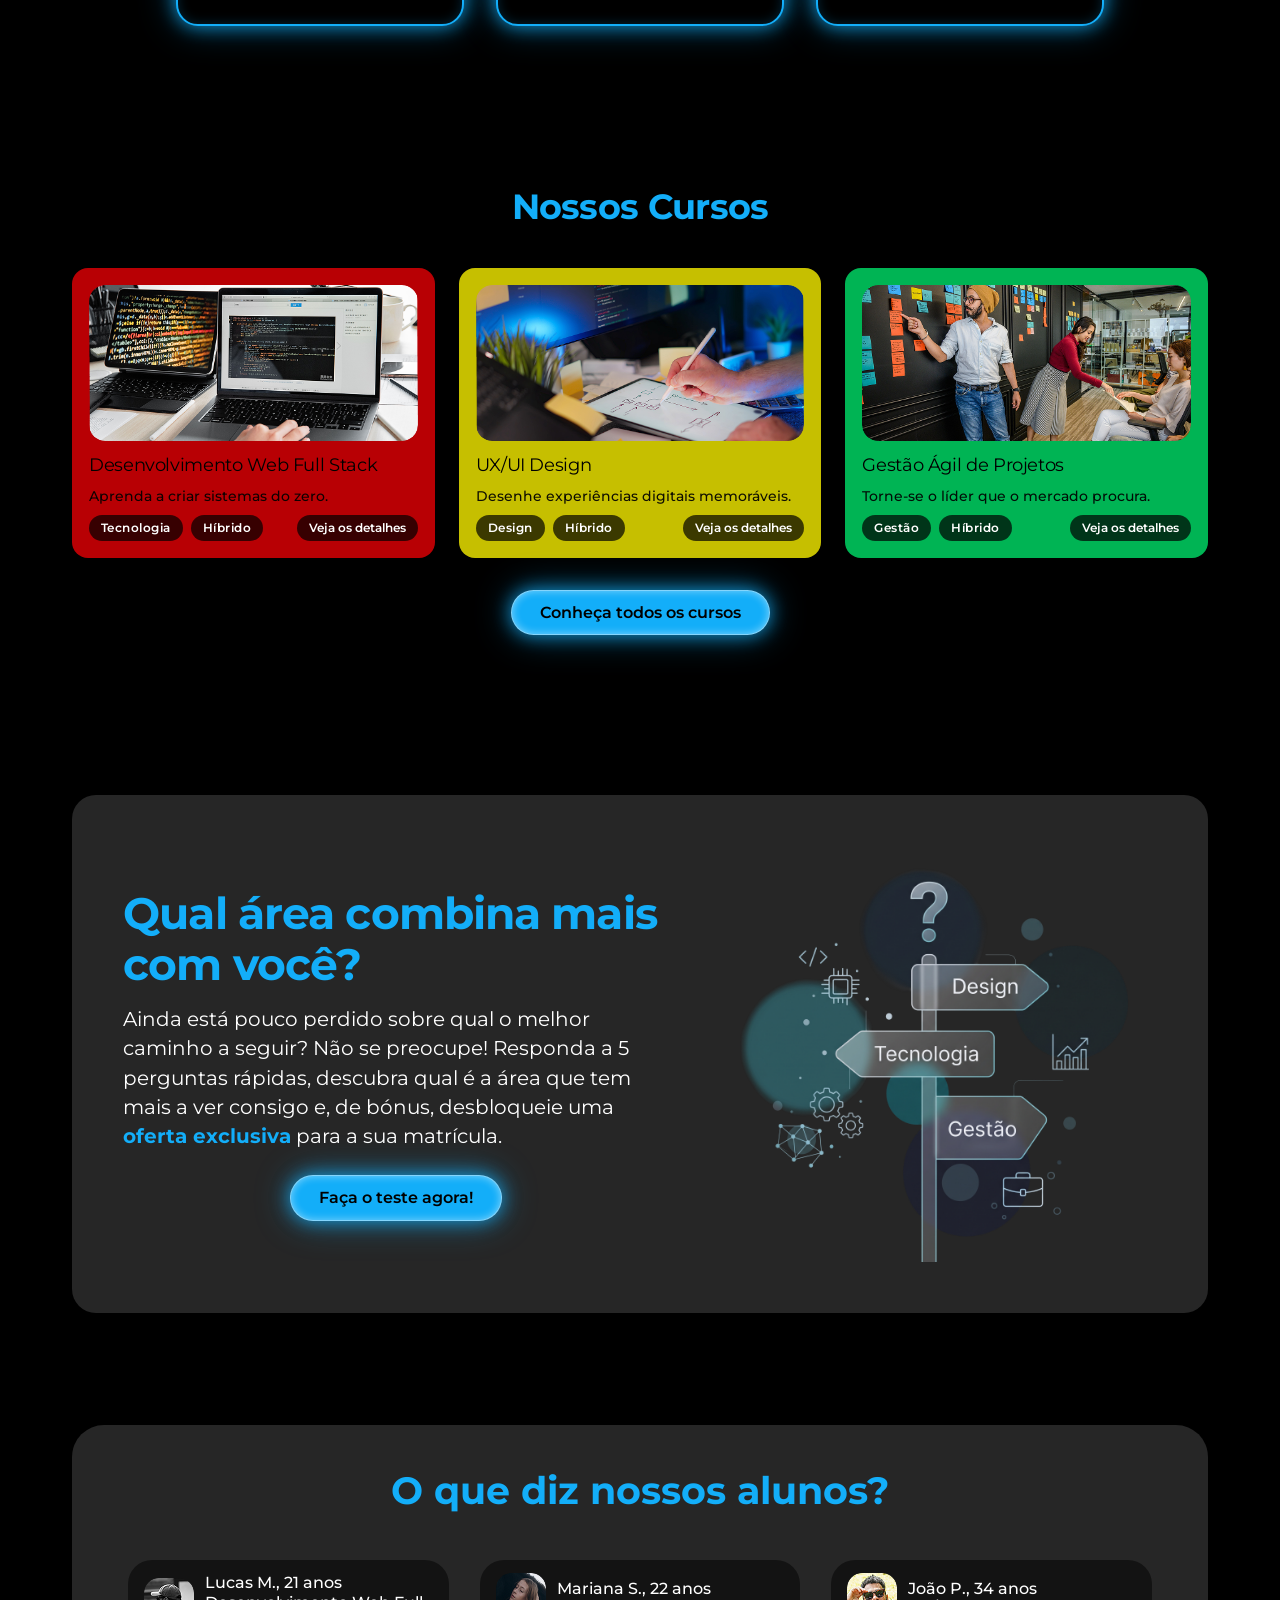
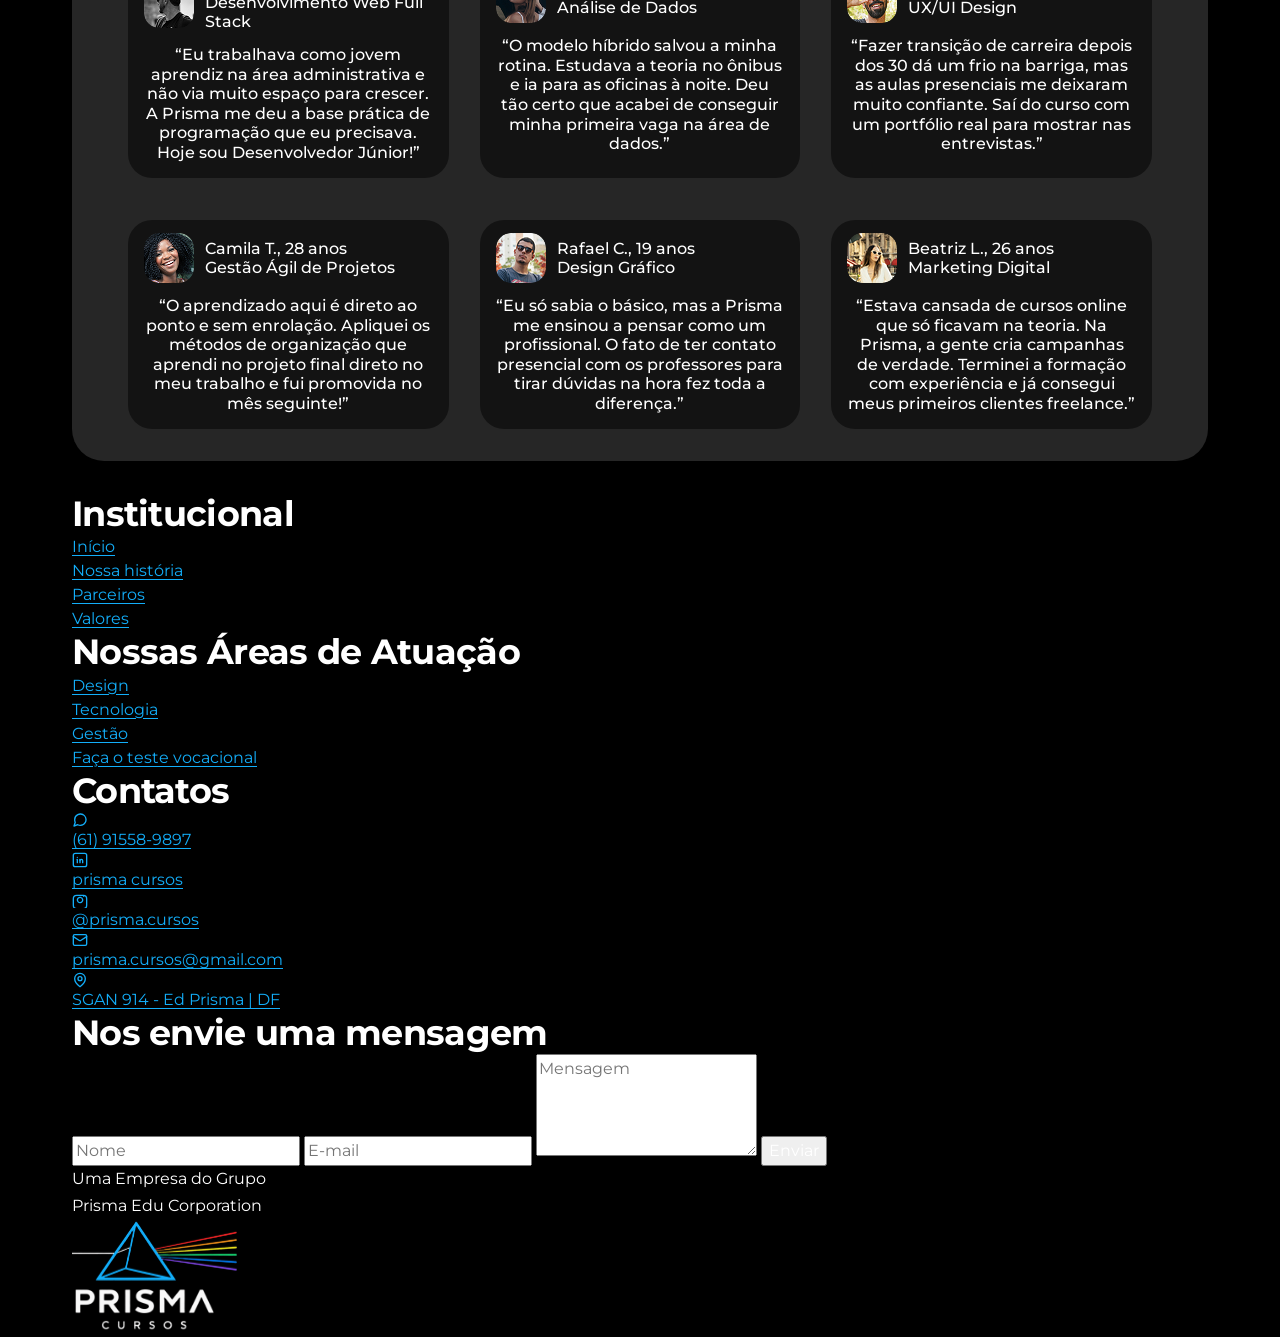
==== commit 6bd1e9f7: "fix: resolve conflito de merge no rodape do index.html" ====
--- a/index.html
+++ b/index.html
@@ -89,7 +89,7 @@
 
             <div class="hero__media">
               <img
-                src="assets/images/hero-ilustracao.png"
+                src="assets/images/hero-ilustracao.jpg"
                 alt="Destaques da Prisma Cursos: 6 formações de alta qualidade, metodologia híbrida, foco 100% no mercado e projetos reais"
                 width="840"
                 height="670"
@@ -494,145 +494,148 @@
         </div>
       </section>
     </main>
-    <footer id="contato" class="sobre-nos-footer" aria-label="Rodapé e Contato Institucional">
-        <div class="container">
-            <div class="sobre-nos-footer__card">
-                <div class="sobre-nos-footer__nav-col">
-                    <div class="sobre-nos-footer__nav-group">
-                        <h2 class="sobre-nos-footer__heading">Institucional</h2>
-                        <ul class="sobre-nos-footer__list" role="list">
-                            <li><a href="../index.html#inicio" class="sobre-nos-footer__link">Início</a></li>
-                            <li><a href="#sobre-nos-historia" class="sobre-nos-footer__link">Nossa história</a></li>
-                            <li><a href="#parceiros" class="sobre-nos-footer__link">Parceiros</a></li>
-                            <li><a href="#valores" class="sobre-nos-footer__link">Valores</a></li>
-                        </ul>
-                    </div>
-
-                     <div class="sobre-nos-footer__nav-group">
-                        <h2 class="sobre-nos-footer__heading">Nossas Áreas de Atuação</h2>
-                        <ul class="sobre-nos-footer__list" role="list">
-                            <li><a href="pages/cursos.html#tecnologia" class="sobre-nos-footer__link">Tecnologia</a></li>
-                            <li><a href="pages/cursos.html#design" class="sobre-nos-footer__link">Design</a></li>
-                            <li><a href="pages/cursos.html#gestao" class="sobre-nos-footer__link">Gestão</a></li>
-                            <li><a href="pages/teste-vocacional.html" class="sobre-nos-footer__link">Faça o teste vocacional</a></li>
-                        </ul>
-                    </div>
-                </div>
-
-                <div class="sobre-nos-footer__contacts-col">
-                    <h2 class="sobre-nos-footer__heading sobre-nos-footer__heading--center">Contatos</h2>
-                    <ul class="sobre-nos-footer__contacts-list" role="list">
-                        <li>
-                            <a href="https://wa.me/5561999999999" target="_blank" rel="noopener noreferrer" class="sobre-nos-footer__contact-badge">
-                                <svg class="sobre-nos-footer__contact-icon" viewBox="0 0 24 24" width="16" height="16" fill="none" stroke="currentColor" stroke-width="2" stroke-linecap="round" stroke-linejoin="round" aria-hidden="true">
-                                    <path d="M21 11.5a8.38 8.38 0 0 1-.9 3.8 8.5 8.5 0 0 1-7.6 4.7 8.38 8.38 0 0 1-3.8-.9L3 21l1.9-5.7a8.38 8.38 0 0 1-.9-3.8 8.5 8.5 0 0 1 4.7-7.6 8.38 8.38 0 0 1 3.8-.9h.5a8.48 8.48 0 0 1 8 8v.5z"></path>
-                                </svg>
-                                <span>(61) 99999-9999</span>
-                            </a>
-                        </li>
-                        <li>
-                            <a href="https://www.linkedin.com" target="_blank" rel="noopener noreferrer" class="sobre-nos-footer__contact-badge">
-                                <svg class="sobre-nos-footer__contact-icon" viewBox="0 0 24 24" width="16" height="16" fill="none" stroke="currentColor" stroke-width="2" stroke-linecap="round" stroke-linejoin="round" aria-hidden="true">
-                                    <rect x="2" y="2" width="20" height="20" rx="3" ry="3"></rect>
-                                    <line x1="8" y1="11" x2="8" y2="16"></line>
-                                    <line x1="8" y1="8" x2="8" y2="8.01"></line>
-                                    <path d="M12 16v-5"></path>
-                                    <path d="M16 16v-3a2 2 0 0 0-4 0"></path>
-                                </svg>
-                                <span>prisma cursos</span>
-                            </a>
-                        </li>
-                        <li>
-                            <a href="https://www.instagram.com" target="_blank" rel="noopener noreferrer" class="sobre-nos-footer__contact-badge">
-                                <svg class="sobre-nos-footer__contact-icon" viewBox="0 0 24 24" width="16" height="16" fill="none" stroke="currentColor" stroke-width="2" stroke-linecap="round" stroke-linejoin="round" aria-hidden="true">
-                                    <rect x="2" y="2" width="20" height="20" rx="5" ry="5"></rect>
-                                    <path d="M16 11.37A4 4 0 1 1 12.63 8 4 4 0 0 1 16 11.37z"></path>
-                                    <line x1="17.5" y1="6.5" x2="17.51" y2="6.5"></line>
-                                </svg>
-                                <span>@prisma.cursos</span>
-                            </a>
-                        </li>
-                        <li>
-                            <a href="mailto:prisma.cursos@gmail.com" class="sobre-nos-footer__contact-badge">
-                                <svg class="sobre-nos-footer__contact-icon" viewBox="0 0 24 24" width="16" height="16" fill="none" stroke="currentColor" stroke-width="2" stroke-linecap="round" stroke-linejoin="round" aria-hidden="true">
-                                    <rect x="2" y="4" width="20" height="16" rx="2"></rect>
-                                    <path d="m22 7-8.97 5.7a1.94 1.94 0 0 1-2.06 0L2 7"></path>
-                                </svg>
-                                <span>prisma.cursos@gmail.com</span>
-                            </a>
-                        </li>
-                        <li>
-                            <a href="#contato" class="sobre-nos-footer__contact-badge">
-                                <svg class="sobre-nos-footer__contact-icon" viewBox="0 0 24 24" width="16" height="16" fill="none" stroke="currentColor" stroke-width="2" stroke-linecap="round" stroke-linejoin="round" aria-hidden="true">
-                                    <path d="M20 10c0 6-8 12-8 12s-8-6-8-12a8 8 0 0 1 16 0Z"></path>
-                                    <circle cx="12" cy="10" r="3"></circle>
-                                </svg>
-                                <span>SGAN 914 - Ed Prisma | DF</span>
-                            </a>
-                        </li>
-                    </ul>
-                </div>
-
-                <div class="sobre-nos-footer__form-col">
-                    <div class="sobre-nos-footer__form-box">
-                        <h2 class="sobre-nos-footer__form-title">Nos envie uma mensagem</h2>
-                        <form id="form-rodape" class="sobre-nos-footer__form" action="#contato" method="get">
-                            <input
-                                type="text"
-                                name="nome"
-                                class="sobre-nos-footer__input"
-                                placeholder="Nome"
-                                aria-label="Nome"
-                                required
-                            >
-                            <input
-                                type="email"
-                                name="email"
-                                class="sobre-nos-footer__input"
-                                placeholder="E-mail"
-                                aria-label="E-mail"
-                                required
-                            >
-                            <textarea
-                                name="mensagem"
-                                class="sobre-nos-footer__textarea"
-                                placeholder="Mensagem"
-                                aria-label="Mensagem"
-                                rows="4"
-                                required
-                            ></textarea>
-                            <button id="btn-rodape" type="submit" class="sobre-nos-footer__submit">Enviar</button>
-                        </form>
-                    </div>
-                </div>
-
-                <div class="sobre-nos-footer__brand-col">
-                    <div class="sobre-nos-footer__corp">
-                        <p class="sobre-nos-footer__corp-label">Uma Empresa do Grupo</p>
-                        <p class="sobre-nos-footer__corp-name">Prisma Edu Corporation</p>
-                    </div>
-                    <a href="../index.html#inicio" class="sobre-nos-footer__brand-logo" aria-label="Prisma Cursos - Voltar ao início">
-                        <img
-                            src="../assets/images/logo-prisma-simbolo.svg"
-                            alt=""
-                            width="168"
-                            height="64"
-                            class="sobre-nos-footer__brand-symbol"
-                        >
-                        <img
-                            src="../assets/images/logo-prisma-texto.svg"
-                            alt="Prisma Cursos"
-                            width="148"
-                            height="54"
-                            class="sobre-nos-footer__brand-text"
-                        >
-                    </a>
-                </div>
-            </div>
+    <footer id="contato" class="site-footer" aria-label="Rodapé e Contato Institucional">
+      <div class="container">
+        <div class="site-footer__card">
+          <!-- Coluna 1: Links Institucionais e Áreas -->
+          <div class="site-footer__nav-col">
+            <div class="site-footer__nav-group">
+              <h2 class="site-footer__heading">Institucional</h2>
+              <ul class="site-footer__list" role="list">
+                <li><a href="#inicio" class="site-footer__link">Início</a></li>
+                <li><a href="pages/sobre-nos.html" class="site-footer__link">Nossa história</a></li>
+                <li><a href="pages/sobre-nos.html#parceiros" class="site-footer__link">Parceiros</a></li>
+                <li><a href="pages/sobre-nos.html#valores" class="site-footer__link">Valores</a></li>
+              </ul>
+            </div>
+
+            <div class="site-footer__nav-group">
+              <h2 class="site-footer__heading">Nossas Áreas de Atuação</h2>
+              <ul class="site-footer__list" role="list">
+                <li><a href="#cursos" class="site-footer__link">Design</a></li>
+                <li><a href="#cursos" class="site-footer__link">Tecnologia</a></li>
+                <li><a href="#cursos" class="site-footer__link">Gestão</a></li>
+                <li><a href="pages/teste-vocacional.html" class="site-footer__link">Faça o teste vocacional</a></li>
+              </ul>
+            </div>
+          </div>
+
+          <!-- Coluna 2: Badges Ciano de Contato -->
+          <div class="site-footer__contacts-col">
+            <h2 class="site-footer__heading site-footer__heading--center">Contatos</h2>
+            <ul class="site-footer__contacts-list" role="list">
+              <li>
+                <a href="https://wa.me/5561915589897" target="_blank" rel="noopener noreferrer" class="site-footer__contact-badge">
+                  <svg class="site-footer__contact-icon" viewBox="0 0 24 24" width="16" height="16" fill="none" stroke="currentColor" stroke-width="2" stroke-linecap="round" stroke-linejoin="round" aria-hidden="true">
+                    <path d="M21 11.5a8.38 8.38 0 0 1-.9 3.8 8.5 8.5 0 0 1-7.6 4.7 8.38 8.38 0 0 1-3.8-.9L3 21l1.9-5.7a8.38 8.38 0 0 1-.9-3.8 8.5 8.5 0 0 1 4.7-7.6 8.38 8.38 0 0 1 3.8-.9h.5a8.48 8.48 0 0 1 8 8v.5z"></path>
+                  </svg>
+                  <span>(61) 91558-9897</span>
+                </a>
+              </li>
+              <li>
+                <a href="https://www.linkedin.com" target="_blank" rel="noopener noreferrer" class="site-footer__contact-badge">
+                  <svg class="site-footer__contact-icon" viewBox="0 0 24 24" width="16" height="16" fill="none" stroke="currentColor" stroke-width="2" stroke-linecap="round" stroke-linejoin="round" aria-hidden="true">
+                    <rect x="2" y="2" width="20" height="20" rx="3" ry="3"></rect>
+                    <line x1="8" y1="11" x2="8" y2="16"></line>
+                    <line x1="8" y1="8" x2="8" y2="8.01"></line>
+                    <path d="M12 16v-5"></path>
+                    <path d="M16 16v-3a2 2 0 0 0-4 0"></path>
+                  </svg>
+                  <span>prisma cursos</span>
+                </a>
+              </li>
+              <li>
+                <a href="https://www.instagram.com" target="_blank" rel="noopener noreferrer" class="site-footer__contact-badge">
+                  <svg class="site-footer__contact-icon" viewBox="0 0 24 24" width="16" height="16" fill="none" stroke="currentColor" stroke-width="2" stroke-linecap="round" stroke-linejoin="round" aria-hidden="true">
+                    <rect x="2" y="5" width="20" height="20" rx="5" ry="5"></rect>
+                    <path d="M16 11.37A4 4 0 1 1 12.63 8 4 4 0 0 1 16 11.37z"></path>
+                    <line x1="17.5" y1="6.5" x2="17.51" y2="6.5"></line>
+                  </svg>
+                  <span>@prisma.cursos</span>
+                </a>
+              </li>
+              <li>
+                <a href="mailto:prisma.cursos@gmail.com" class="site-footer__contact-badge">
+                  <svg class="site-footer__contact-icon" viewBox="0 0 24 24" width="16" height="16" fill="none" stroke="currentColor" stroke-width="2" stroke-linecap="round" stroke-linejoin="round" aria-hidden="true">
+                    <rect x="2" y="4" width="20" height="16" rx="2"></rect>
+                    <path d="m22 7-8.97 5.7a1.94 1.94 0 0 1-2.06 0L2 7"></path>
+                  </svg>
+                  <span>prisma.cursos@gmail.com</span>
+                </a>
+              </li>
+              <li>
+                <a href="#contato" class="site-footer__contact-badge">
+                  <svg class="site-footer__contact-icon" viewBox="0 0 24 24" width="16" height="16" fill="none" stroke="currentColor" stroke-width="2" stroke-linecap="round" stroke-linejoin="round" aria-hidden="true">
+                    <path d="M20 10c0 6-8 12-8 12s-8-6-8-12a8 8 0 0 1 16 0Z"></path>
+                    <circle cx="12" cy="10" r="3"></circle>
+                  </svg>
+                  <span>SGAN 914 - Ed Prisma | DF</span>
+                </a>
+              </li>
+            </ul>
+          </div>
+
+          <!-- Coluna 3: Mini Formulário -->
+          <div class="site-footer__form-col">
+            <div class="site-footer__form-box">
+              <h2 class="site-footer__form-title">Nos envie uma mensagem</h2>
+              <form class="site-footer__form" action="#contato" method="get">
+                <input
+                  type="text"
+                  name="nome"
+                  class="site-footer__input"
+                  placeholder="Nome"
+                  aria-label="Nome"
+                  required
+                />
+                <input
+                  type="email"
+                  name="email"
+                  class="site-footer__input"
+                  placeholder="E-mail"
+                  aria-label="E-mail"
+                  required
+                />
+                <textarea
+                  name="mensagem"
+                  class="site-footer__textarea"
+                  placeholder="Mensagem"
+                  aria-label="Mensagem"
+                  rows="4"
+                  required
+                ></textarea>
+                <button type="submit" class="site-footer__submit">Enviar</button>
+              </form>
+            </div>
+          </div>
+
+          <!-- Coluna 4: Logotipo e Grupo -->
+          <div class="site-footer__brand-col">
+            <div class="site-footer__corp">
+              <p class="site-footer__corp-label">Uma Empresa do Grupo</p>
+              <p class="site-footer__corp-name">Prisma Edu Corporation</p>
+            </div>
+            <a href="#inicio" class="site-footer__brand-logo" aria-label="Prisma Cursos - Voltar ao início">
+              <img
+                src="assets/images/logo-prisma-simbolo.svg"
+                alt=""
+                width="168"
+                height="64"
+                class="site-footer__brand-symbol"
+              />
+              <img
+                src="assets/images/logo-prisma-texto.svg"
+                alt="Prisma Cursos"
+                width="148"
+                height="54"
+                class="site-footer__brand-text"
+              />
+            </a>
+          </div>
         </div>
+      </div>
     </footer>
     <script src="js/navbar-mobile.js"></script>
     <script src="js/main.js"></script>
-    <script src="js/footer.js"></script>
   </body>
 </html>
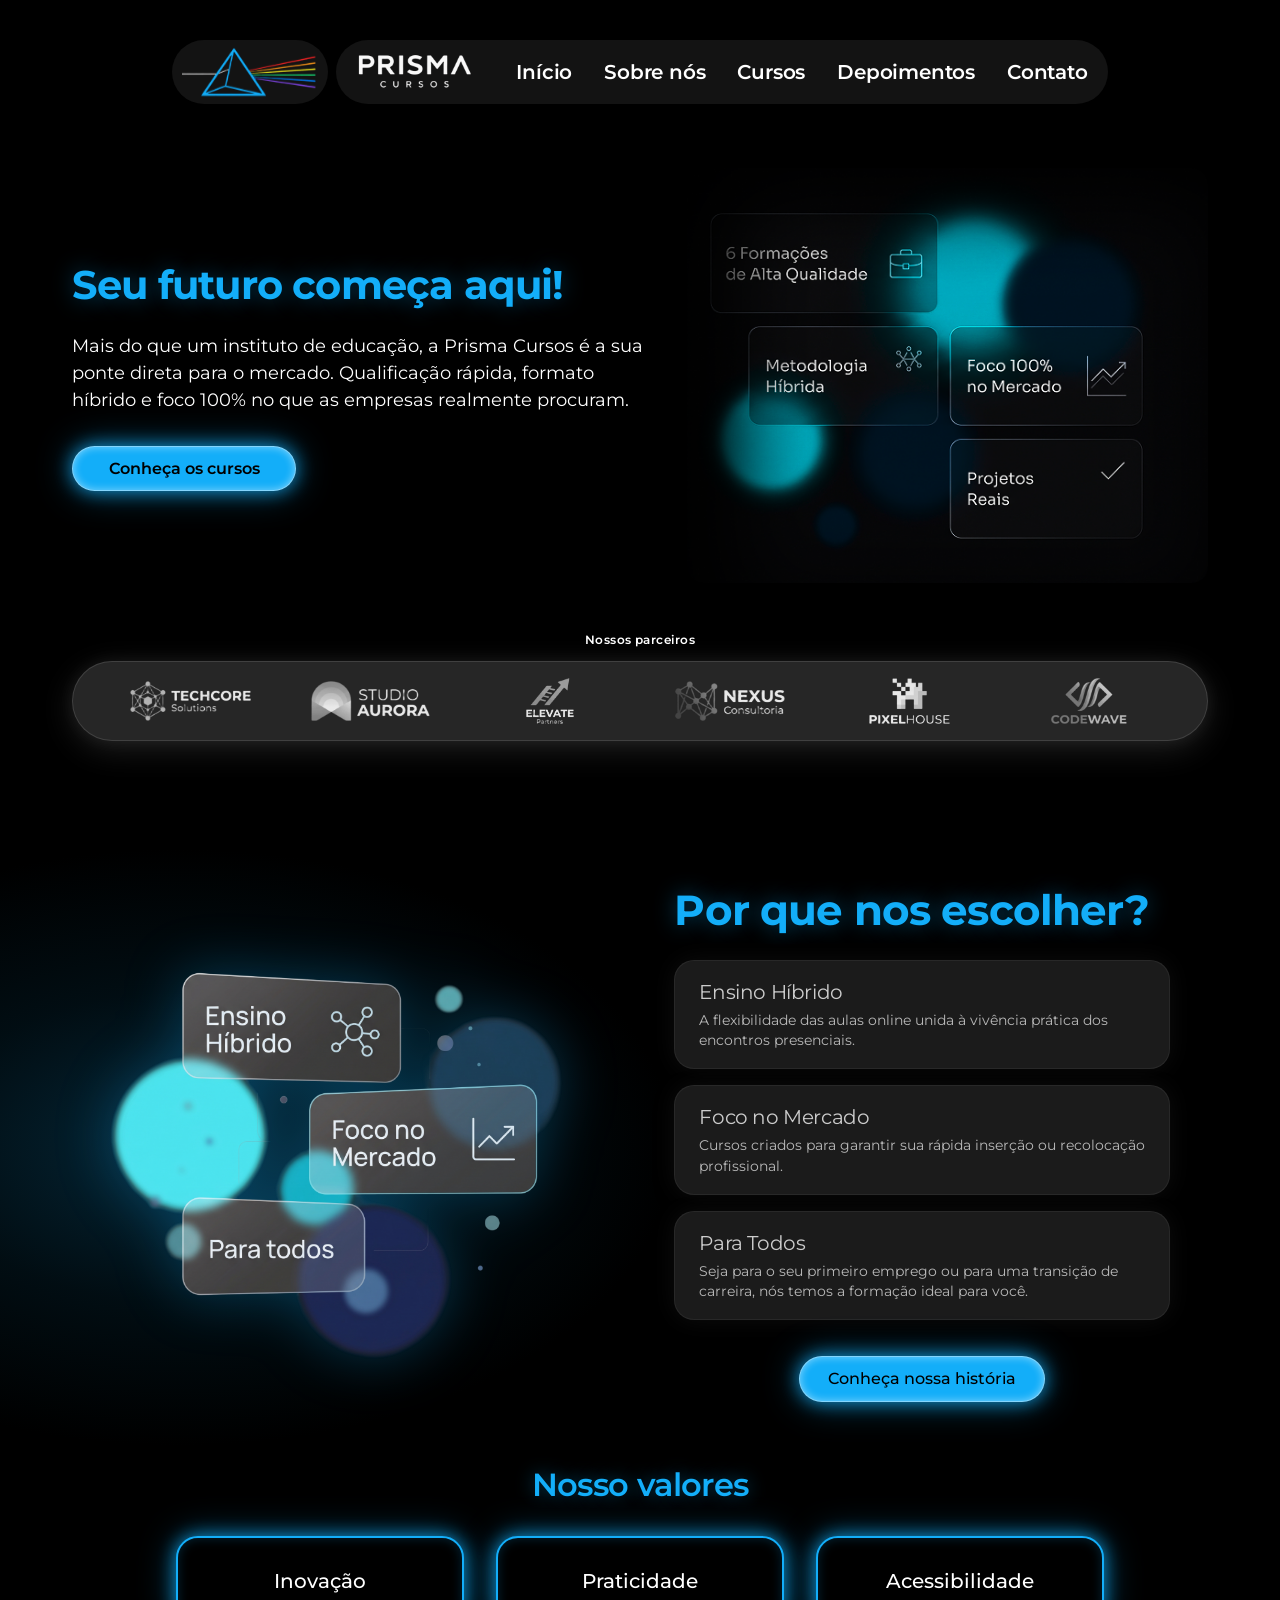
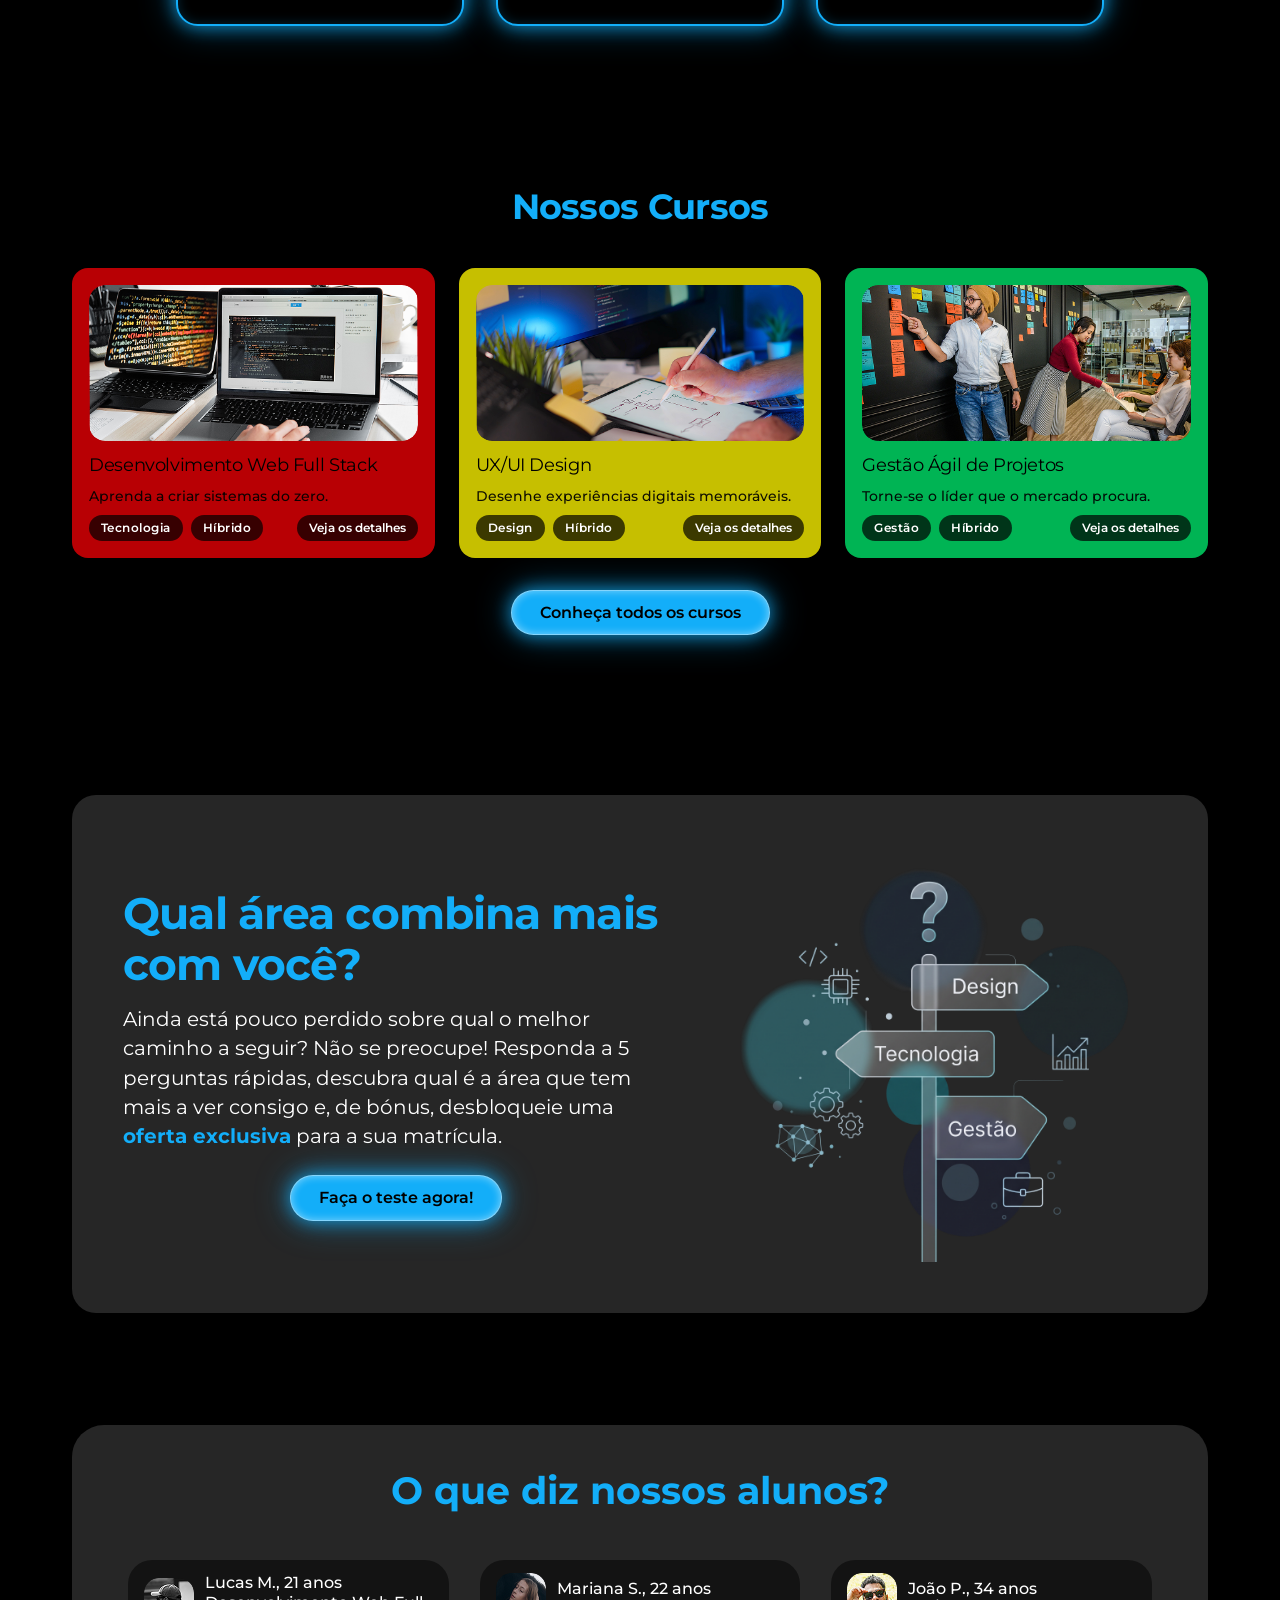
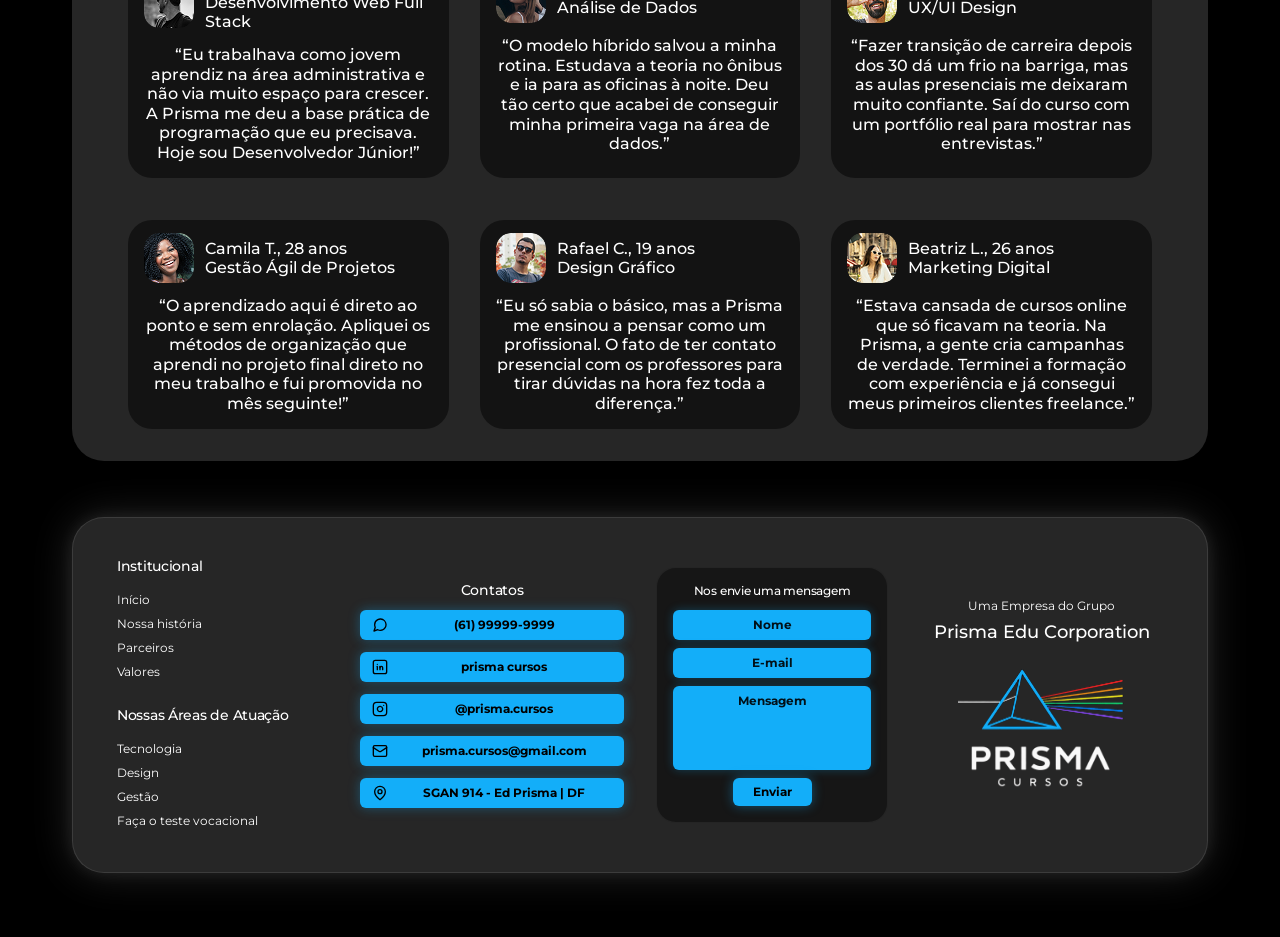
==== commit 48367b53: "fix(layout): ajusta todos os rodapes e margens das paginas (#35) * fix(layout): ajusta todos os roda" ====
--- a/index.html
+++ b/index.html
@@ -89,7 +89,7 @@
 
             <div class="hero__media">
               <img
-                src="assets/images/hero-ilustracao.jpg"
+                src="assets/images/hero-ilustracao.png"
                 alt="Destaques da Prisma Cursos: 6 formações de alta qualidade, metodologia híbrida, foco 100% no mercado e projetos reais"
                 width="840"
                 height="670"
@@ -494,148 +494,145 @@
         </div>
       </section>
     </main>
-    <footer id="contato" class="site-footer" aria-label="Rodapé e Contato Institucional">
-      <div class="container">
-        <div class="site-footer__card">
-          <!-- Coluna 1: Links Institucionais e Áreas -->
-          <div class="site-footer__nav-col">
-            <div class="site-footer__nav-group">
-              <h2 class="site-footer__heading">Institucional</h2>
-              <ul class="site-footer__list" role="list">
-                <li><a href="#inicio" class="site-footer__link">Início</a></li>
-                <li><a href="pages/sobre-nos.html" class="site-footer__link">Nossa história</a></li>
-                <li><a href="pages/sobre-nos.html#parceiros" class="site-footer__link">Parceiros</a></li>
-                <li><a href="pages/sobre-nos.html#valores" class="site-footer__link">Valores</a></li>
-              </ul>
-            </div>
-
-            <div class="site-footer__nav-group">
-              <h2 class="site-footer__heading">Nossas Áreas de Atuação</h2>
-              <ul class="site-footer__list" role="list">
-                <li><a href="#cursos" class="site-footer__link">Design</a></li>
-                <li><a href="#cursos" class="site-footer__link">Tecnologia</a></li>
-                <li><a href="#cursos" class="site-footer__link">Gestão</a></li>
-                <li><a href="pages/teste-vocacional.html" class="site-footer__link">Faça o teste vocacional</a></li>
-              </ul>
-            </div>
-          </div>
-
-          <!-- Coluna 2: Badges Ciano de Contato -->
-          <div class="site-footer__contacts-col">
-            <h2 class="site-footer__heading site-footer__heading--center">Contatos</h2>
-            <ul class="site-footer__contacts-list" role="list">
-              <li>
-                <a href="https://wa.me/5561915589897" target="_blank" rel="noopener noreferrer" class="site-footer__contact-badge">
-                  <svg class="site-footer__contact-icon" viewBox="0 0 24 24" width="16" height="16" fill="none" stroke="currentColor" stroke-width="2" stroke-linecap="round" stroke-linejoin="round" aria-hidden="true">
-                    <path d="M21 11.5a8.38 8.38 0 0 1-.9 3.8 8.5 8.5 0 0 1-7.6 4.7 8.38 8.38 0 0 1-3.8-.9L3 21l1.9-5.7a8.38 8.38 0 0 1-.9-3.8 8.5 8.5 0 0 1 4.7-7.6 8.38 8.38 0 0 1 3.8-.9h.5a8.48 8.48 0 0 1 8 8v.5z"></path>
-                  </svg>
-                  <span>(61) 91558-9897</span>
-                </a>
-              </li>
-              <li>
-                <a href="https://www.linkedin.com" target="_blank" rel="noopener noreferrer" class="site-footer__contact-badge">
-                  <svg class="site-footer__contact-icon" viewBox="0 0 24 24" width="16" height="16" fill="none" stroke="currentColor" stroke-width="2" stroke-linecap="round" stroke-linejoin="round" aria-hidden="true">
-                    <rect x="2" y="2" width="20" height="20" rx="3" ry="3"></rect>
-                    <line x1="8" y1="11" x2="8" y2="16"></line>
-                    <line x1="8" y1="8" x2="8" y2="8.01"></line>
-                    <path d="M12 16v-5"></path>
-                    <path d="M16 16v-3a2 2 0 0 0-4 0"></path>
-                  </svg>
-                  <span>prisma cursos</span>
-                </a>
-              </li>
-              <li>
-                <a href="https://www.instagram.com" target="_blank" rel="noopener noreferrer" class="site-footer__contact-badge">
-                  <svg class="site-footer__contact-icon" viewBox="0 0 24 24" width="16" height="16" fill="none" stroke="currentColor" stroke-width="2" stroke-linecap="round" stroke-linejoin="round" aria-hidden="true">
-                    <rect x="2" y="5" width="20" height="20" rx="5" ry="5"></rect>
-                    <path d="M16 11.37A4 4 0 1 1 12.63 8 4 4 0 0 1 16 11.37z"></path>
-                    <line x1="17.5" y1="6.5" x2="17.51" y2="6.5"></line>
-                  </svg>
-                  <span>@prisma.cursos</span>
-                </a>
-              </li>
-              <li>
-                <a href="mailto:prisma.cursos@gmail.com" class="site-footer__contact-badge">
-                  <svg class="site-footer__contact-icon" viewBox="0 0 24 24" width="16" height="16" fill="none" stroke="currentColor" stroke-width="2" stroke-linecap="round" stroke-linejoin="round" aria-hidden="true">
-                    <rect x="2" y="4" width="20" height="16" rx="2"></rect>
-                    <path d="m22 7-8.97 5.7a1.94 1.94 0 0 1-2.06 0L2 7"></path>
-                  </svg>
-                  <span>prisma.cursos@gmail.com</span>
-                </a>
-              </li>
-              <li>
-                <a href="#contato" class="site-footer__contact-badge">
-                  <svg class="site-footer__contact-icon" viewBox="0 0 24 24" width="16" height="16" fill="none" stroke="currentColor" stroke-width="2" stroke-linecap="round" stroke-linejoin="round" aria-hidden="true">
-                    <path d="M20 10c0 6-8 12-8 12s-8-6-8-12a8 8 0 0 1 16 0Z"></path>
-                    <circle cx="12" cy="10" r="3"></circle>
-                  </svg>
-                  <span>SGAN 914 - Ed Prisma | DF</span>
-                </a>
-              </li>
-            </ul>
-          </div>
-
-          <!-- Coluna 3: Mini Formulário -->
-          <div class="site-footer__form-col">
-            <div class="site-footer__form-box">
-              <h2 class="site-footer__form-title">Nos envie uma mensagem</h2>
-              <form class="site-footer__form" action="#contato" method="get">
-                <input
-                  type="text"
-                  name="nome"
-                  class="site-footer__input"
-                  placeholder="Nome"
-                  aria-label="Nome"
-                  required
-                />
-                <input
-                  type="email"
-                  name="email"
-                  class="site-footer__input"
-                  placeholder="E-mail"
-                  aria-label="E-mail"
-                  required
-                />
-                <textarea
-                  name="mensagem"
-                  class="site-footer__textarea"
-                  placeholder="Mensagem"
-                  aria-label="Mensagem"
-                  rows="4"
-                  required
-                ></textarea>
-                <button type="submit" class="site-footer__submit">Enviar</button>
-              </form>
-            </div>
-          </div>
-
-          <!-- Coluna 4: Logotipo e Grupo -->
-          <div class="site-footer__brand-col">
-            <div class="site-footer__corp">
-              <p class="site-footer__corp-label">Uma Empresa do Grupo</p>
-              <p class="site-footer__corp-name">Prisma Edu Corporation</p>
-            </div>
-            <a href="#inicio" class="site-footer__brand-logo" aria-label="Prisma Cursos - Voltar ao início">
-              <img
-                src="assets/images/logo-prisma-simbolo.svg"
-                alt=""
-                width="168"
-                height="64"
-                class="site-footer__brand-symbol"
-              />
-              <img
-                src="assets/images/logo-prisma-texto.svg"
-                alt="Prisma Cursos"
-                width="148"
-                height="54"
-                class="site-footer__brand-text"
-              />
-            </a>
-          </div>
+    <footer id="contato" class="sobre-nos-footer" aria-label="Rodapé e Contato Institucional">
+        <div class="container">
+            <div class="sobre-nos-footer__card">
+                <div class="sobre-nos-footer__nav-col">
+                    <div class="sobre-nos-footer__nav-group">
+                        <h2 class="sobre-nos-footer__heading">Institucional</h2>
+                        <ul class="sobre-nos-footer__list" role="list">
+                            <li><a href="index.html#inicio" class="sobre-nos-footer__link">Início</a></li>
+                            <li><a href="pages/sobre-nos.html#sobre-nos-historia" class="sobre-nos-footer__link">Nossa história</a></li>
+                            <li><a href="#inicio" class="sobre-nos-footer__link">Parceiros</a></li>
+                            <li><a href="pages/sobre-nos.html#valores" class="sobre-nos-footer__link">Valores</a></li>
+                        </ul>
+                    </div>
+
+                     <div class="sobre-nos-footer__nav-group">
+                        <h2 class="sobre-nos-footer__heading">Nossas Áreas de Atuação</h2>
+                        <ul class="sobre-nos-footer__list" role="list">
+                            <li><a href="pages/cursos.html#tecnologia" class="sobre-nos-footer__link">Tecnologia</a></li>
+                            <li><a href="pages/cursos.html#design" class="sobre-nos-footer__link">Design</a></li>
+                            <li><a href="pages/cursos.html#gestao" class="sobre-nos-footer__link">Gestão</a></li>
+                            <li><a href="pages/teste-vocacional.html" class="sobre-nos-footer__link">Faça o teste vocacional</a></li>
+                        </ul>
+                    </div>
+                </div>
+
+                <div class="sobre-nos-footer__contacts-col">
+                    <h2 class="sobre-nos-footer__heading sobre-nos-footer__heading--center">Contatos</h2>
+                    <ul class="sobre-nos-footer__contacts-list" role="list">
+                        <li>
+                            <a href="https://wa.me/5561999999999" target="_blank" rel="noopener noreferrer" class="sobre-nos-footer__contact-badge">
+                                <svg class="sobre-nos-footer__contact-icon" viewBox="0 0 24 24" width="16" height="16" fill="none" stroke="currentColor" stroke-width="2" stroke-linecap="round" stroke-linejoin="round" aria-hidden="true">
+                                    <path d="M21 11.5a8.38 8.38 0 0 1-.9 3.8 8.5 8.5 0 0 1-7.6 4.7 8.38 8.38 0 0 1-3.8-.9L3 21l1.9-5.7a8.38 8.38 0 0 1-.9-3.8 8.5 8.5 0 0 1 4.7-7.6 8.38 8.38 0 0 1 3.8-.9h.5a8.48 8.48 0 0 1 8 8v.5z"></path>
+                                </svg>
+                                <span>(61) 99999-9999</span>
+                            </a>
+                        </li>
+                        <li>
+                            <a href="https://www.linkedin.com" target="_blank" rel="noopener noreferrer" class="sobre-nos-footer__contact-badge">
+                                <svg class="sobre-nos-footer__contact-icon" viewBox="0 0 24 24" width="16" height="16" fill="none" stroke="currentColor" stroke-width="2" stroke-linecap="round" stroke-linejoin="round" aria-hidden="true">
+                                    <rect x="2" y="2" width="20" height="20" rx="3" ry="3"></rect>
+                                    <line x1="8" y1="11" x2="8" y2="16"></line>
+                                    <line x1="8" y1="8" x2="8" y2="8.01"></line>
+                                    <path d="M12 16v-5"></path>
+                                    <path d="M16 16v-3a2 2 0 0 0-4 0"></path>
+                                </svg>
+                                <span>prisma cursos</span>
+                            </a>
+                        </li>
+                        <li>
+                            <a href="https://www.instagram.com" target="_blank" rel="noopener noreferrer" class="sobre-nos-footer__contact-badge">
+                                <svg class="sobre-nos-footer__contact-icon" viewBox="0 0 24 24" width="16" height="16" fill="none" stroke="currentColor" stroke-width="2" stroke-linecap="round" stroke-linejoin="round" aria-hidden="true">
+                                    <rect x="2" y="2" width="20" height="20" rx="5" ry="5"></rect>
+                                    <path d="M16 11.37A4 4 0 1 1 12.63 8 4 4 0 0 1 16 11.37z"></path>
+                                    <line x1="17.5" y1="6.5" x2="17.51" y2="6.5"></line>
+                                </svg>
+                                <span>@prisma.cursos</span>
+                            </a>
+                        </li>
+                        <li>
+                            <a href="mailto:prisma.cursos@gmail.com" class="sobre-nos-footer__contact-badge">
+                                <svg class="sobre-nos-footer__contact-icon" viewBox="0 0 24 24" width="16" height="16" fill="none" stroke="currentColor" stroke-width="2" stroke-linecap="round" stroke-linejoin="round" aria-hidden="true">
+                                    <rect x="2" y="4" width="20" height="16" rx="2"></rect>
+                                    <path d="m22 7-8.97 5.7a1.94 1.94 0 0 1-2.06 0L2 7"></path>
+                                </svg>
+                                <span>prisma.cursos@gmail.com</span>
+                            </a>
+                        </li>
+                        <li>
+                            <a href="#contato" class="sobre-nos-footer__contact-badge">
+                                <svg class="sobre-nos-footer__contact-icon" viewBox="0 0 24 24" width="16" height="16" fill="none" stroke="currentColor" stroke-width="2" stroke-linecap="round" stroke-linejoin="round" aria-hidden="true">
+                                    <path d="M20 10c0 6-8 12-8 12s-8-6-8-12a8 8 0 0 1 16 0Z"></path>
+                                    <circle cx="12" cy="10" r="3"></circle>
+                                </svg>
+                                <span>SGAN 914 - Ed Prisma | DF</span>
+                            </a>
+                        </li>
+                    </ul>
+                </div>
+
+                <div class="sobre-nos-footer__form-col">
+                    <div class="sobre-nos-footer__form-box">
+                        <h2 class="sobre-nos-footer__form-title">Nos envie uma mensagem</h2>
+                        <form id="form-rodape" class="sobre-nos-footer__form" action="#contato" method="get">
+                            <input
+                                type="text"
+                                name="nome"
+                                class="sobre-nos-footer__input"
+                                placeholder="Nome"
+                                aria-label="Nome"
+                                required
+                            >
+                            <input
+                                type="email"
+                                name="email"
+                                class="sobre-nos-footer__input"
+                                placeholder="E-mail"
+                                aria-label="E-mail"
+                                required
+                            >
+                            <textarea
+                                name="mensagem"
+                                class="sobre-nos-footer__textarea"
+                                placeholder="Mensagem"
+                                aria-label="Mensagem"
+                                rows="4"
+                                required
+                            ></textarea>
+                            <button id="btn-rodape" type="submit" class="sobre-nos-footer__submit">Enviar</button>
+                        </form>
+                    </div>
+                </div>
+
+                <div class="sobre-nos-footer__brand-col">
+                    <div class="sobre-nos-footer__corp">
+                        <p class="sobre-nos-footer__corp-label">Uma Empresa do Grupo</p>
+                        <p class="sobre-nos-footer__corp-name">Prisma Edu Corporation</p>
+                    </div>
+                    <a href="#inicio" class="sobre-nos-footer__brand-logo" aria-label="Prisma Cursos - Voltar ao início">
+                        <img
+                            src="assets/images/logo-prisma-simbolo.svg"
+                            alt=""
+                            width="168"
+                            height="64"
+                            class="sobre-nos-footer__brand-symbol"
+                        >
+                        <img
+                            src="assets/images/logo-prisma-texto.svg"
+                            alt="Prisma Cursos"
+                            width="148"
+                            height="54"
+                            class="sobre-nos-footer__brand-text"
+                        >
+                    </a>
+                </div>
+            </div>
         </div>
-      </div>
     </footer>
     <script src="js/navbar-mobile.js"></script>
     <script src="js/main.js"></script>
+    <script src="js/footer.js"></script>
   </body>
 </html>
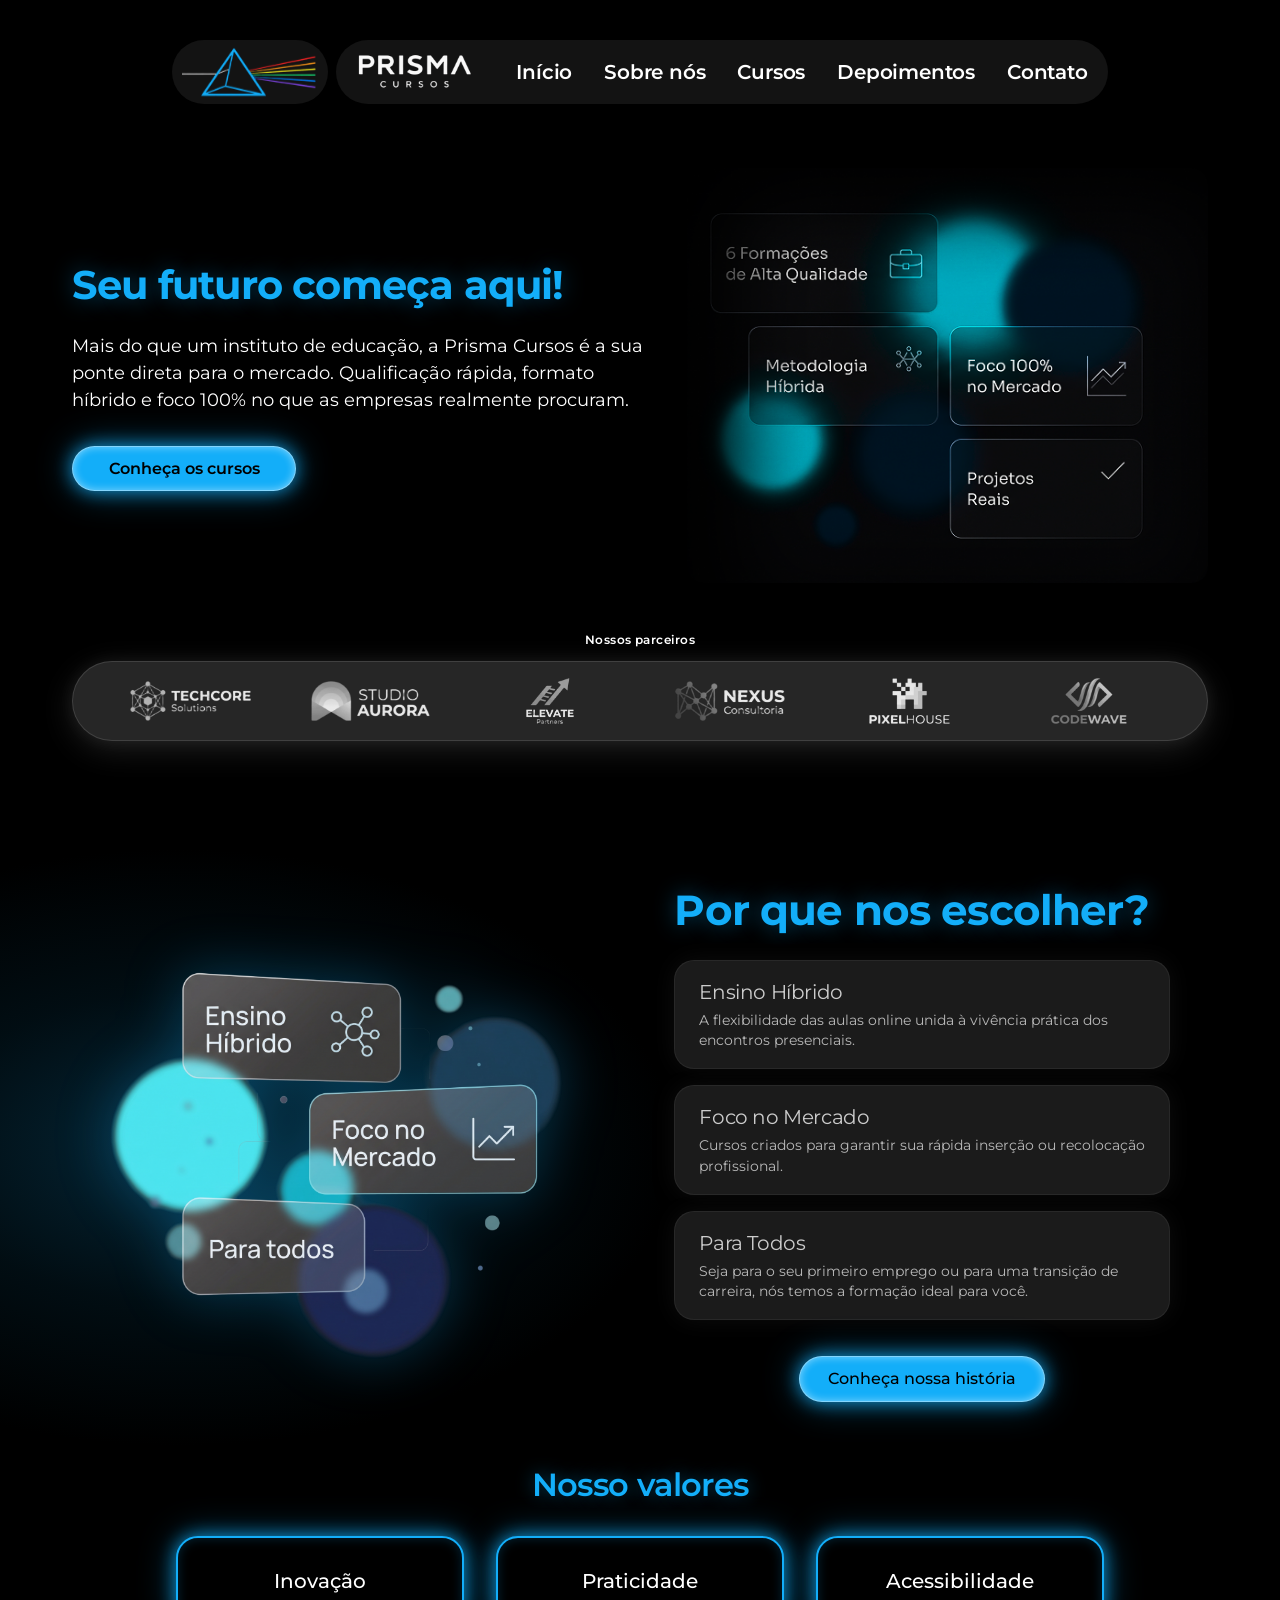
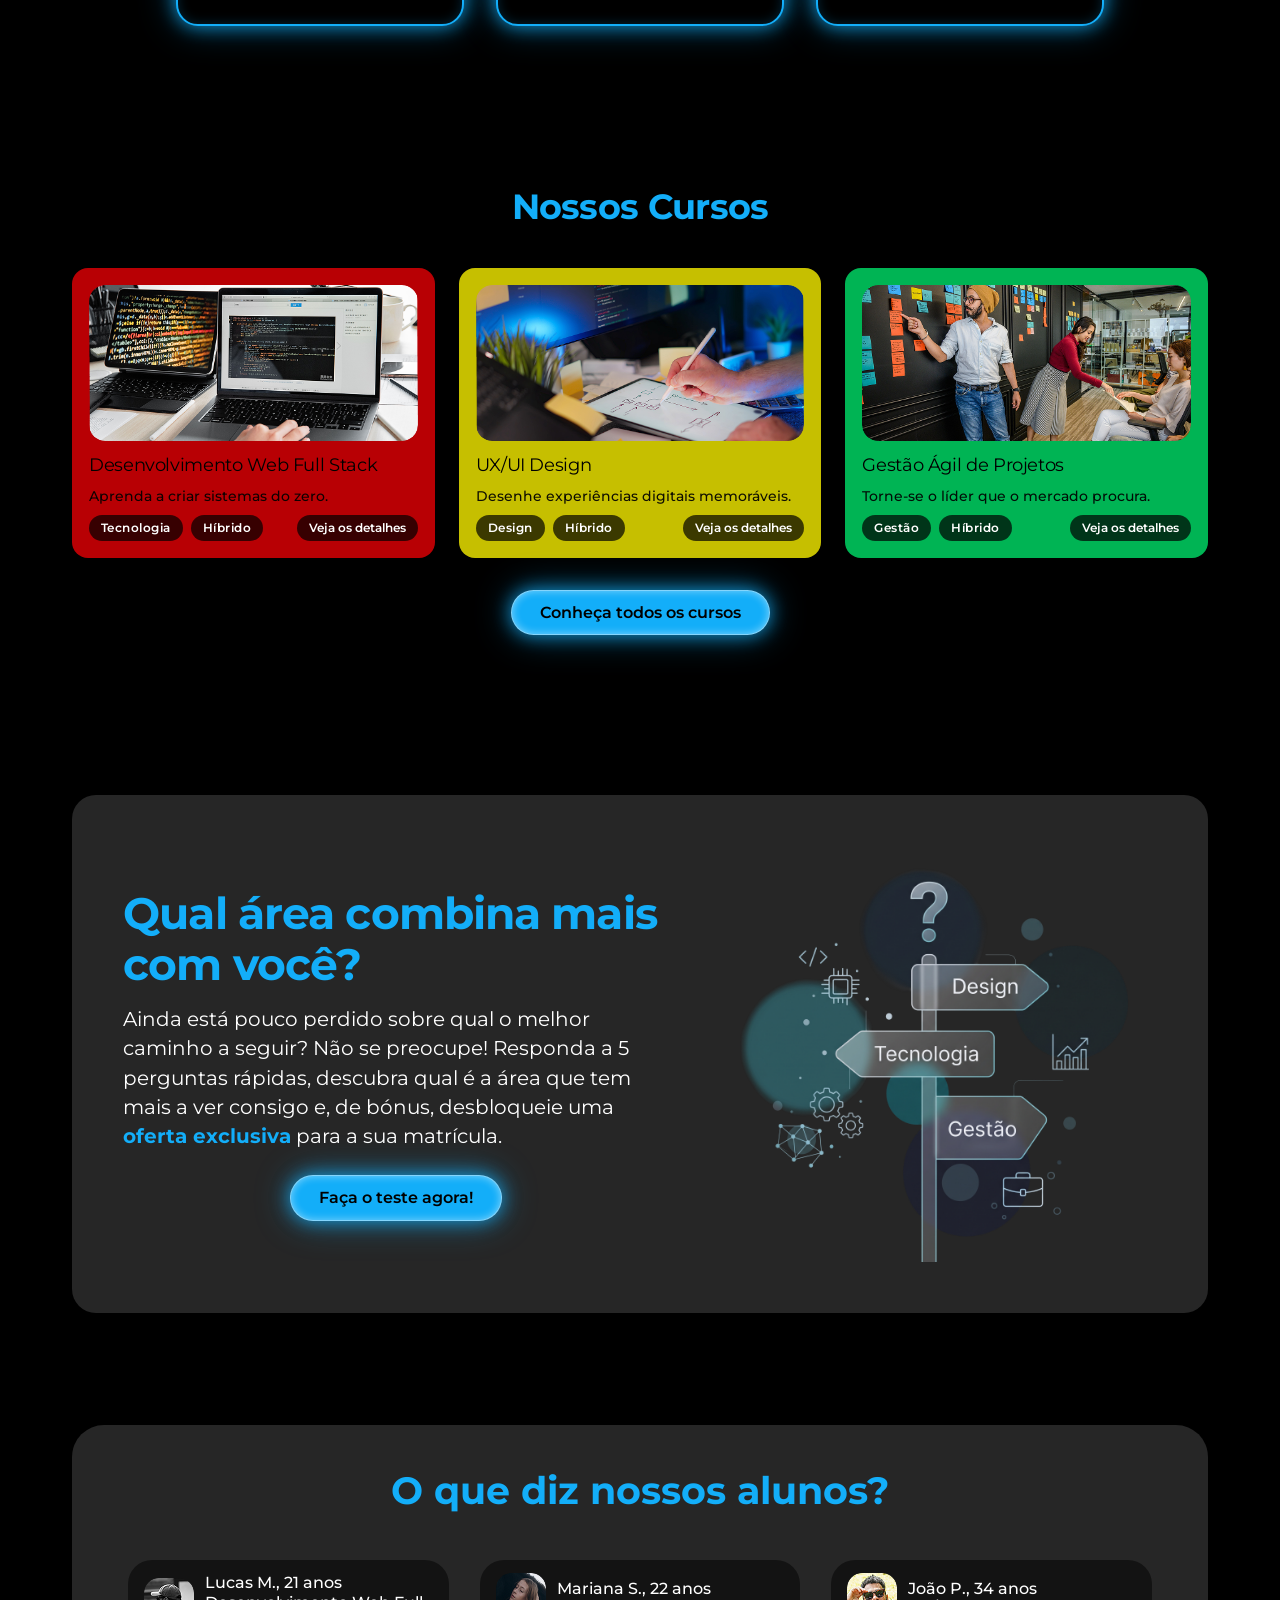
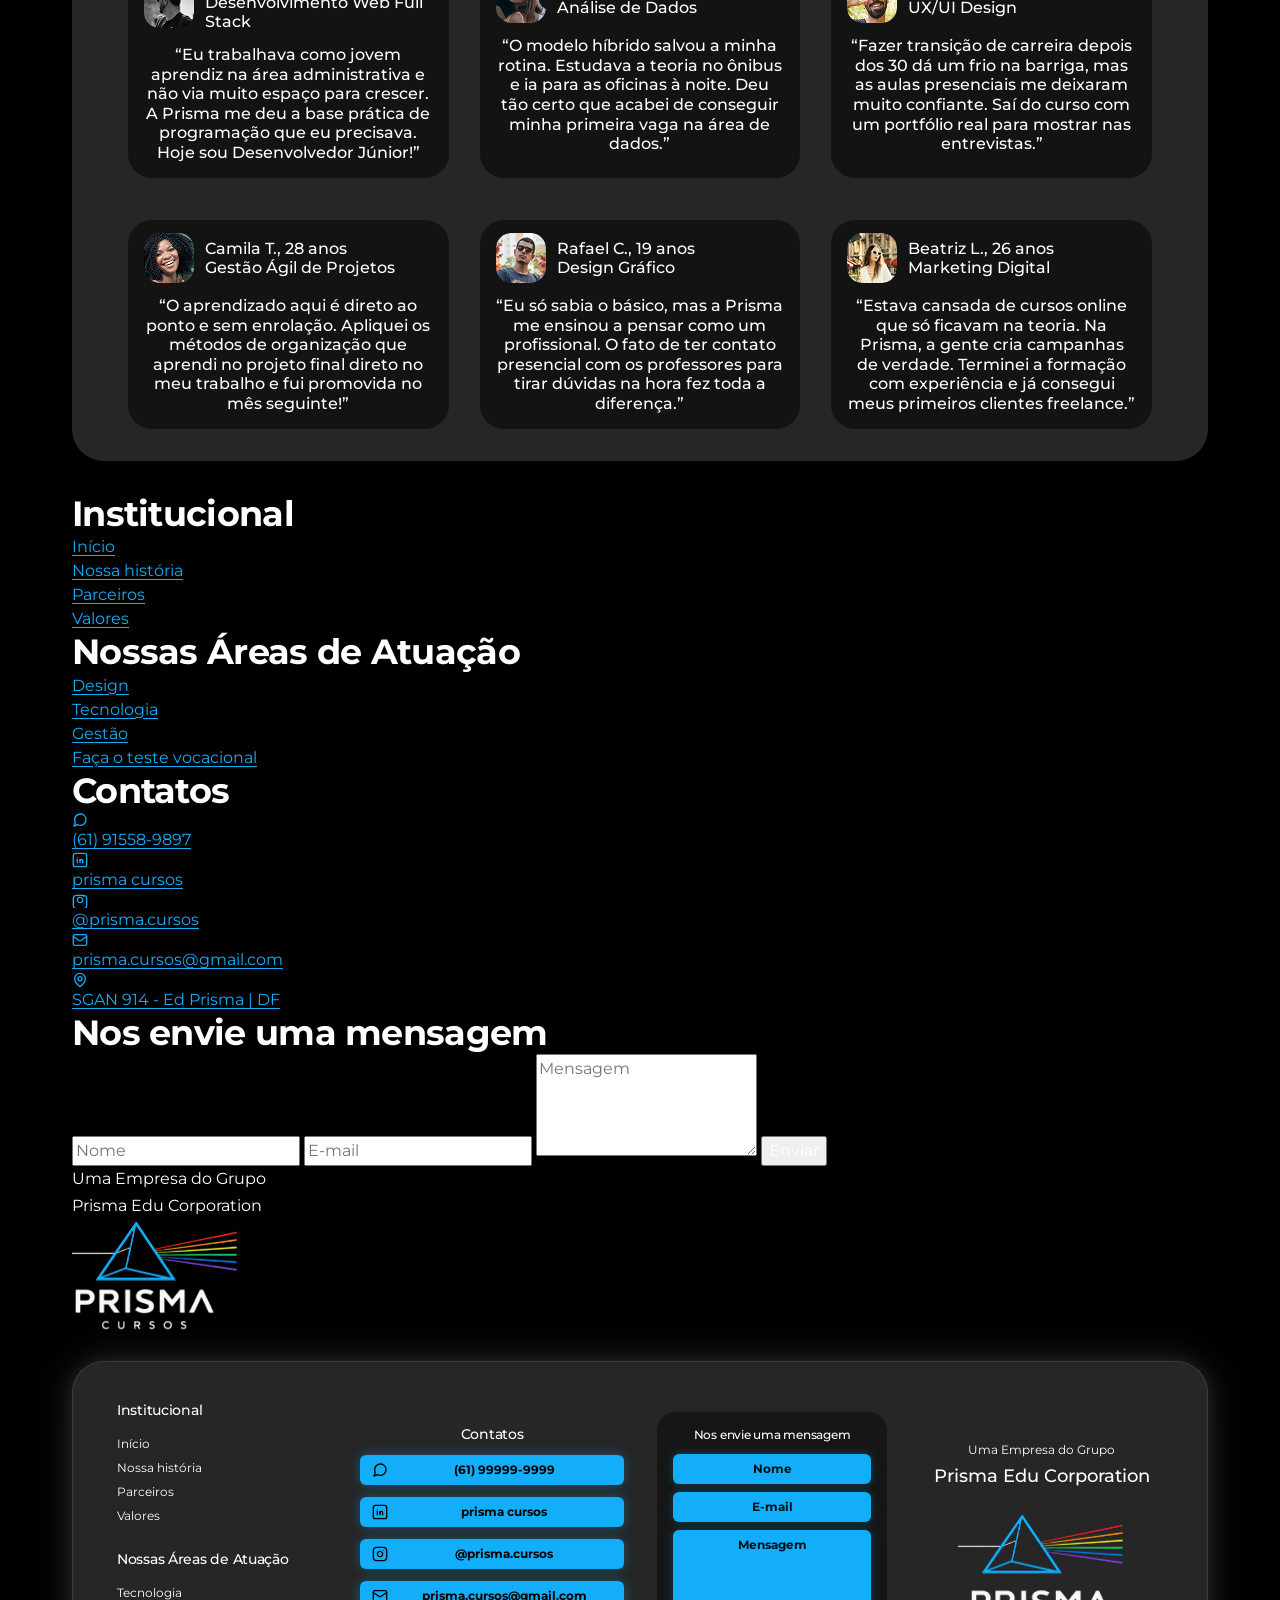
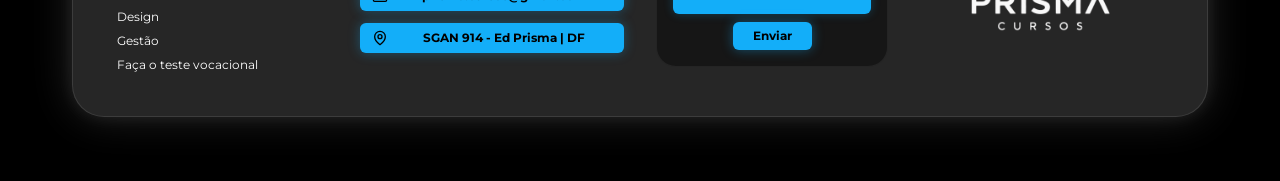
==== commit 26882301: "Merge branch 'main' into feature/15-qa-responsivo" ====
--- a/index.html
+++ b/index.html
@@ -494,6 +494,146 @@
         </div>
       </section>
     </main>
+    <footer id="contato" class="site-footer" aria-label="Rodapé e Contato Institucional">
+      <div class="container">
+        <div class="site-footer__card">
+          <!-- Coluna 1: Links Institucionais e Áreas -->
+          <div class="site-footer__nav-col">
+            <div class="site-footer__nav-group">
+              <h2 class="site-footer__heading">Institucional</h2>
+              <ul class="site-footer__list" role="list">
+                <li><a href="#inicio" class="site-footer__link">Início</a></li>
+                <li><a href="pages/sobre-nos.html" class="site-footer__link">Nossa história</a></li>
+                <li><a href="pages/sobre-nos.html#parceiros" class="site-footer__link">Parceiros</a></li>
+                <li><a href="pages/sobre-nos.html#valores" class="site-footer__link">Valores</a></li>
+              </ul>
+            </div>
+
+            <div class="site-footer__nav-group">
+              <h2 class="site-footer__heading">Nossas Áreas de Atuação</h2>
+              <ul class="site-footer__list" role="list">
+                <li><a href="#cursos" class="site-footer__link">Design</a></li>
+                <li><a href="#cursos" class="site-footer__link">Tecnologia</a></li>
+                <li><a href="#cursos" class="site-footer__link">Gestão</a></li>
+                <li><a href="pages/teste-vocacional.html" class="site-footer__link">Faça o teste vocacional</a></li>
+              </ul>
+            </div>
+          </div>
+
+          <!-- Coluna 2: Badges Ciano de Contato -->
+          <div class="site-footer__contacts-col">
+            <h2 class="site-footer__heading site-footer__heading--center">Contatos</h2>
+            <ul class="site-footer__contacts-list" role="list">
+              <li>
+                <a href="https://wa.me/5561915589897" target="_blank" rel="noopener noreferrer" class="site-footer__contact-badge">
+                  <svg class="site-footer__contact-icon" viewBox="0 0 24 24" width="16" height="16" fill="none" stroke="currentColor" stroke-width="2" stroke-linecap="round" stroke-linejoin="round" aria-hidden="true">
+                    <path d="M21 11.5a8.38 8.38 0 0 1-.9 3.8 8.5 8.5 0 0 1-7.6 4.7 8.38 8.38 0 0 1-3.8-.9L3 21l1.9-5.7a8.38 8.38 0 0 1-.9-3.8 8.5 8.5 0 0 1 4.7-7.6 8.38 8.38 0 0 1 3.8-.9h.5a8.48 8.48 0 0 1 8 8v.5z"></path>
+                  </svg>
+                  <span>(61) 91558-9897</span>
+                </a>
+              </li>
+              <li>
+                <a href="https://www.linkedin.com" target="_blank" rel="noopener noreferrer" class="site-footer__contact-badge">
+                  <svg class="site-footer__contact-icon" viewBox="0 0 24 24" width="16" height="16" fill="none" stroke="currentColor" stroke-width="2" stroke-linecap="round" stroke-linejoin="round" aria-hidden="true">
+                    <rect x="2" y="2" width="20" height="20" rx="3" ry="3"></rect>
+                    <line x1="8" y1="11" x2="8" y2="16"></line>
+                    <line x1="8" y1="8" x2="8" y2="8.01"></line>
+                    <path d="M12 16v-5"></path>
+                    <path d="M16 16v-3a2 2 0 0 0-4 0"></path>
+                  </svg>
+                  <span>prisma cursos</span>
+                </a>
+              </li>
+              <li>
+                <a href="https://www.instagram.com" target="_blank" rel="noopener noreferrer" class="site-footer__contact-badge">
+                  <svg class="site-footer__contact-icon" viewBox="0 0 24 24" width="16" height="16" fill="none" stroke="currentColor" stroke-width="2" stroke-linecap="round" stroke-linejoin="round" aria-hidden="true">
+                    <rect x="2" y="5" width="20" height="20" rx="5" ry="5"></rect>
+                    <path d="M16 11.37A4 4 0 1 1 12.63 8 4 4 0 0 1 16 11.37z"></path>
+                    <line x1="17.5" y1="6.5" x2="17.51" y2="6.5"></line>
+                  </svg>
+                  <span>@prisma.cursos</span>
+                </a>
+              </li>
+              <li>
+                <a href="mailto:prisma.cursos@gmail.com" class="site-footer__contact-badge">
+                  <svg class="site-footer__contact-icon" viewBox="0 0 24 24" width="16" height="16" fill="none" stroke="currentColor" stroke-width="2" stroke-linecap="round" stroke-linejoin="round" aria-hidden="true">
+                    <rect x="2" y="4" width="20" height="16" rx="2"></rect>
+                    <path d="m22 7-8.97 5.7a1.94 1.94 0 0 1-2.06 0L2 7"></path>
+                  </svg>
+                  <span>prisma.cursos@gmail.com</span>
+                </a>
+              </li>
+              <li>
+                <a href="#contato" class="site-footer__contact-badge">
+                  <svg class="site-footer__contact-icon" viewBox="0 0 24 24" width="16" height="16" fill="none" stroke="currentColor" stroke-width="2" stroke-linecap="round" stroke-linejoin="round" aria-hidden="true">
+                    <path d="M20 10c0 6-8 12-8 12s-8-6-8-12a8 8 0 0 1 16 0Z"></path>
+                    <circle cx="12" cy="10" r="3"></circle>
+                  </svg>
+                  <span>SGAN 914 - Ed Prisma | DF</span>
+                </a>
+              </li>
+            </ul>
+          </div>
+
+          <!-- Coluna 3: Mini Formulário -->
+          <div class="site-footer__form-col">
+            <div class="site-footer__form-box">
+              <h2 class="site-footer__form-title">Nos envie uma mensagem</h2>
+              <form class="site-footer__form" action="#contato" method="get">
+                <input
+                  type="text"
+                  name="nome"
+                  class="site-footer__input"
+                  placeholder="Nome"
+                  aria-label="Nome"
+                  required
+                />
+                <input
+                  type="email"
+                  name="email"
+                  class="site-footer__input"
+                  placeholder="E-mail"
+                  aria-label="E-mail"
+                  required
+                />
+                <textarea
+                  name="mensagem"
+                  class="site-footer__textarea"
+                  placeholder="Mensagem"
+                  aria-label="Mensagem"
+                  rows="4"
+                  required
+                ></textarea>
+                <button type="submit" class="site-footer__submit">Enviar</button>
+              </form>
+            </div>
+          </div>
+
+          <!-- Coluna 4: Logotipo e Grupo -->
+          <div class="site-footer__brand-col">
+            <div class="site-footer__corp">
+              <p class="site-footer__corp-label">Uma Empresa do Grupo</p>
+              <p class="site-footer__corp-name">Prisma Edu Corporation</p>
+            </div>
+            <a href="#inicio" class="site-footer__brand-logo" aria-label="Prisma Cursos - Voltar ao início">
+              <img
+                src="assets/images/logo-prisma-simbolo.svg"
+                alt=""
+                width="168"
+                height="64"
+                class="site-footer__brand-symbol"
+              />
+              <img
+                src="assets/images/logo-prisma-texto.svg"
+                alt="Prisma Cursos"
+                width="148"
+                height="54"
+                class="site-footer__brand-text"
+              />
+            </a>
+          </div>
+        </div>
+      </div>
     <footer id="contato" class="sobre-nos-footer" aria-label="Rodapé e Contato Institucional">
         <div class="container">
             <div class="sobre-nos-footer__card">
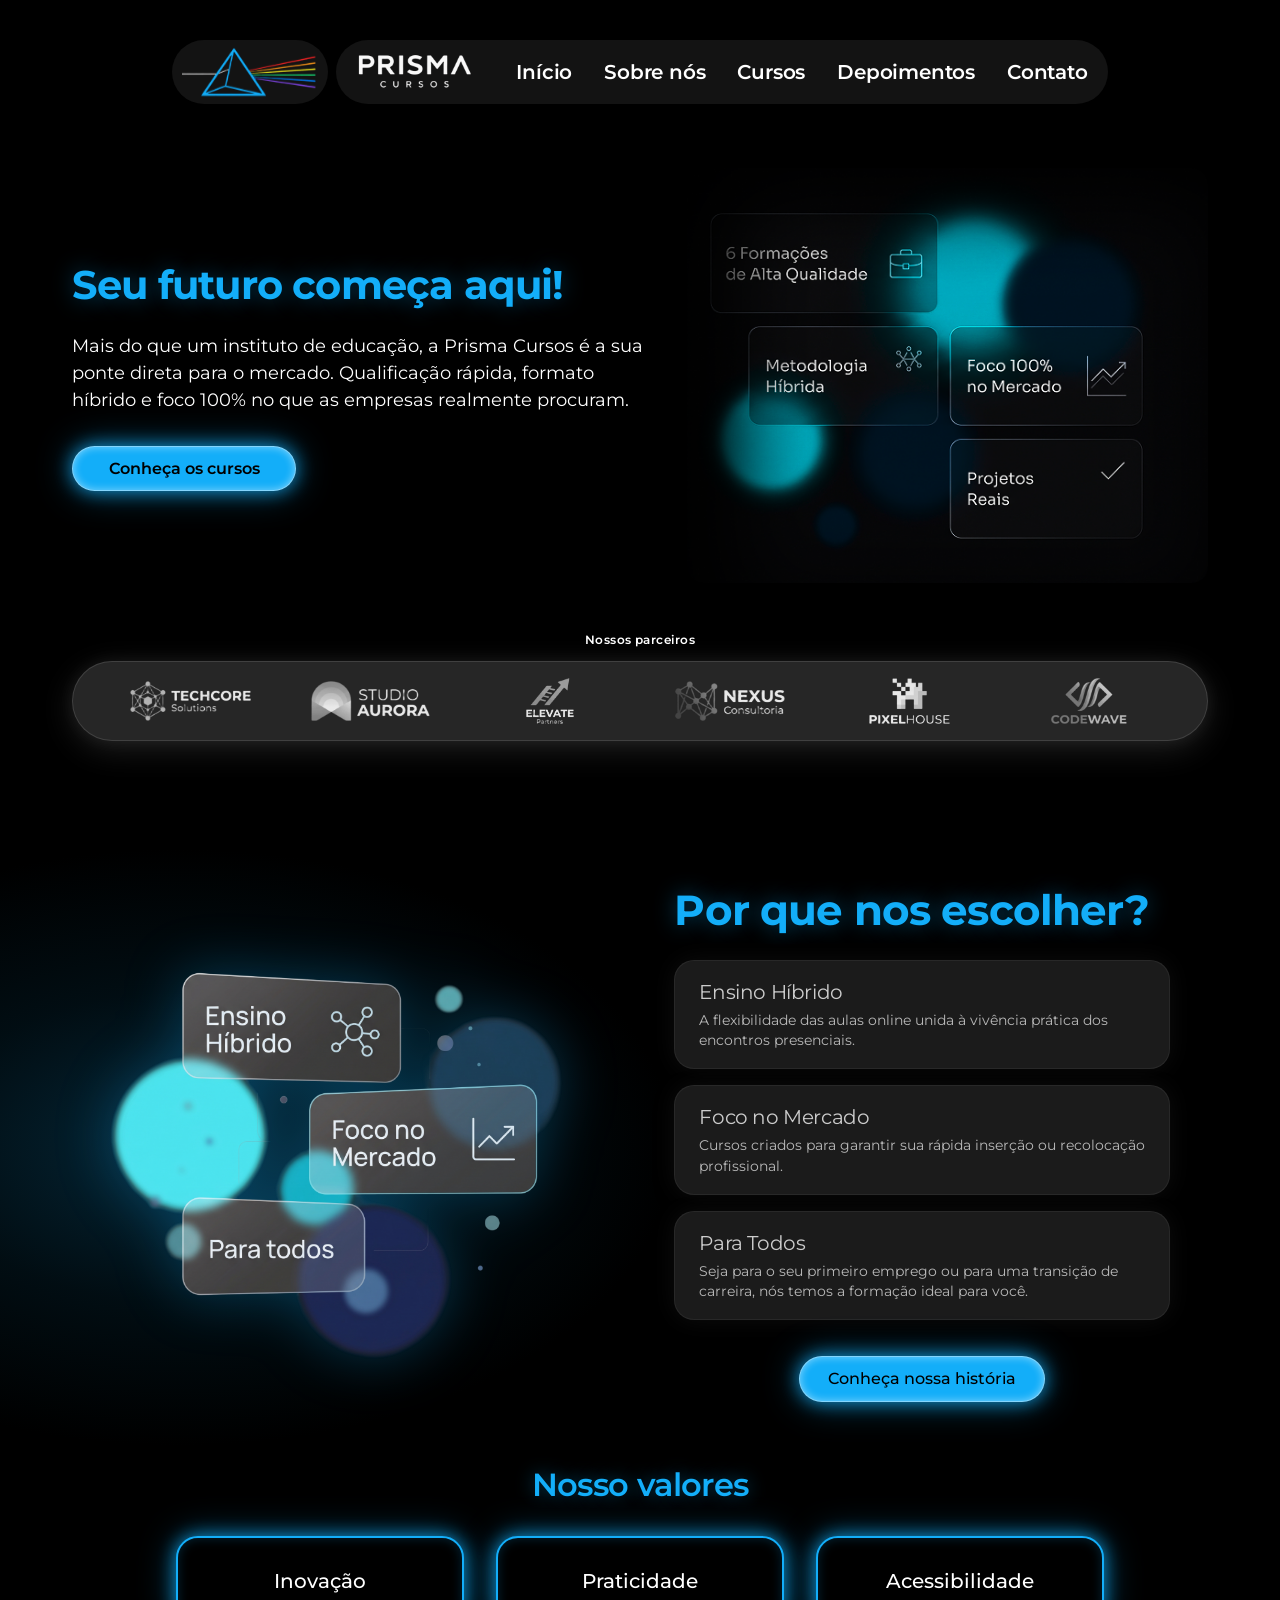
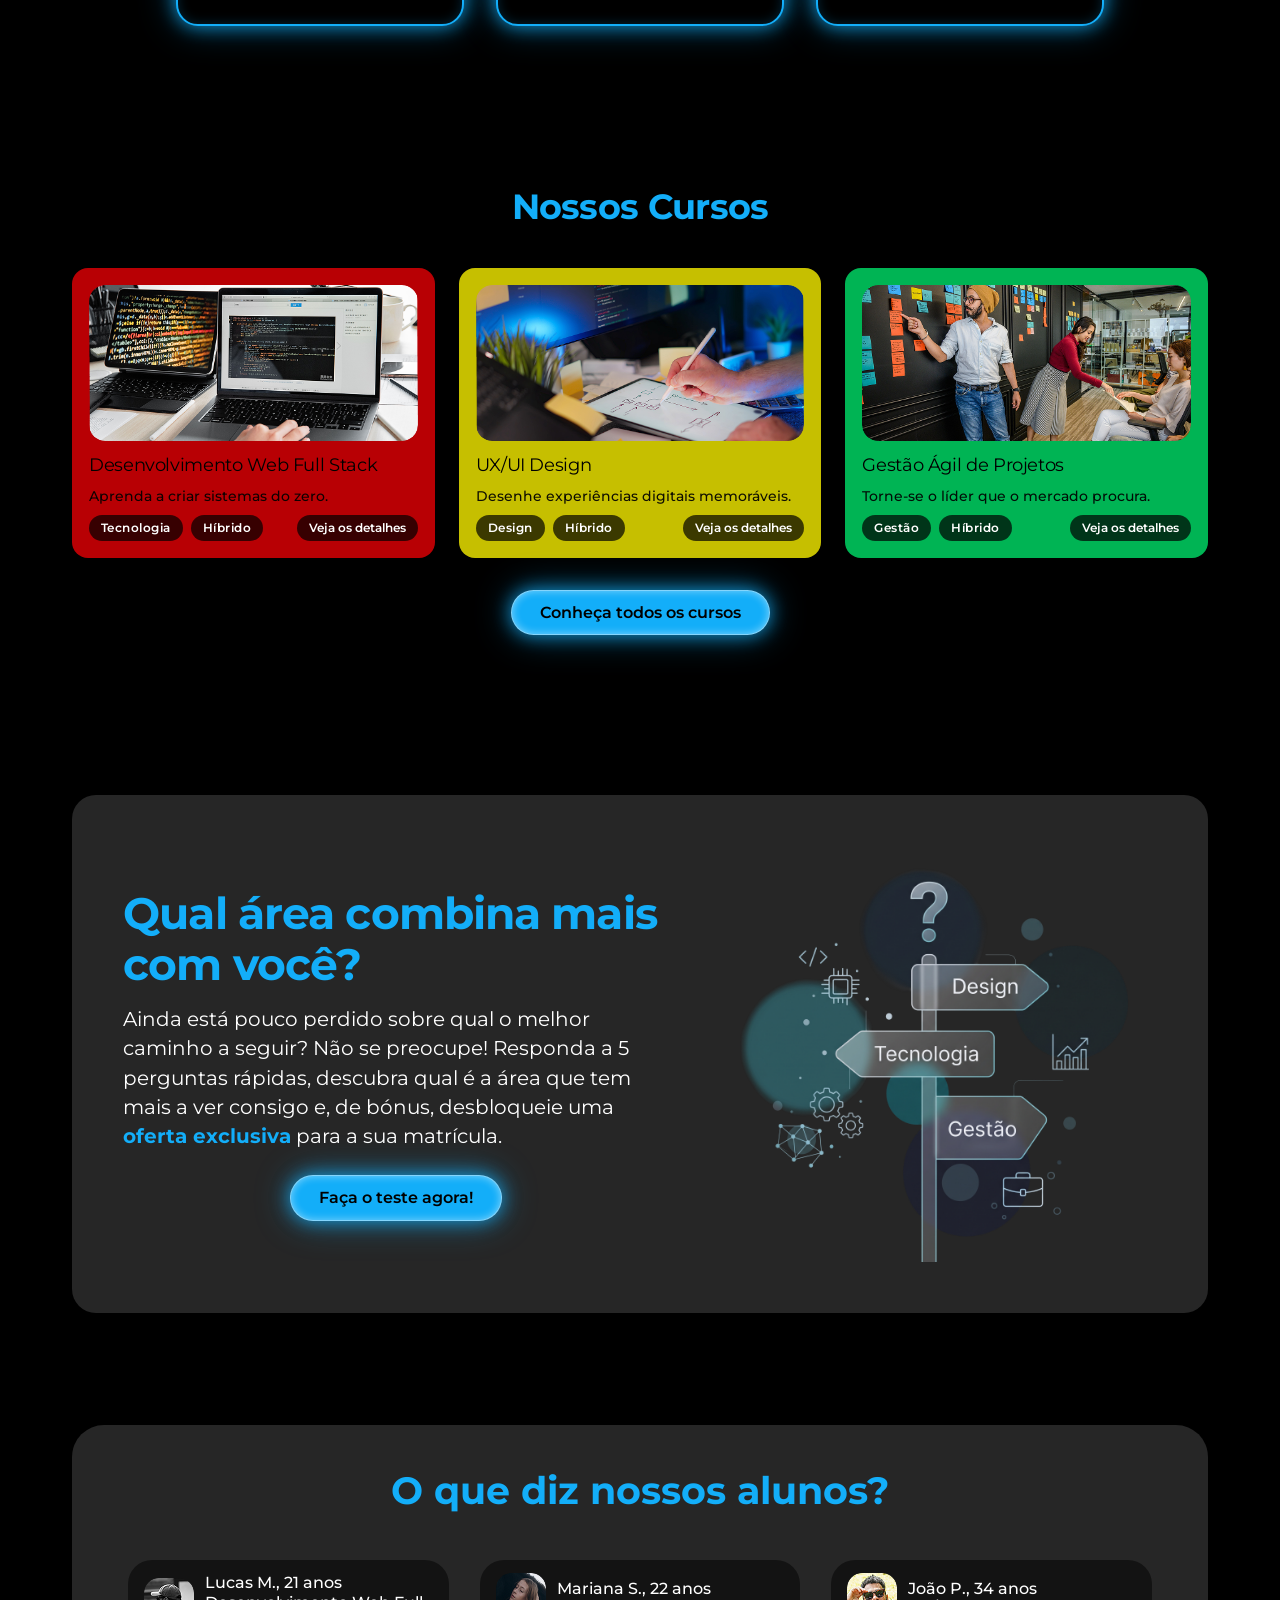
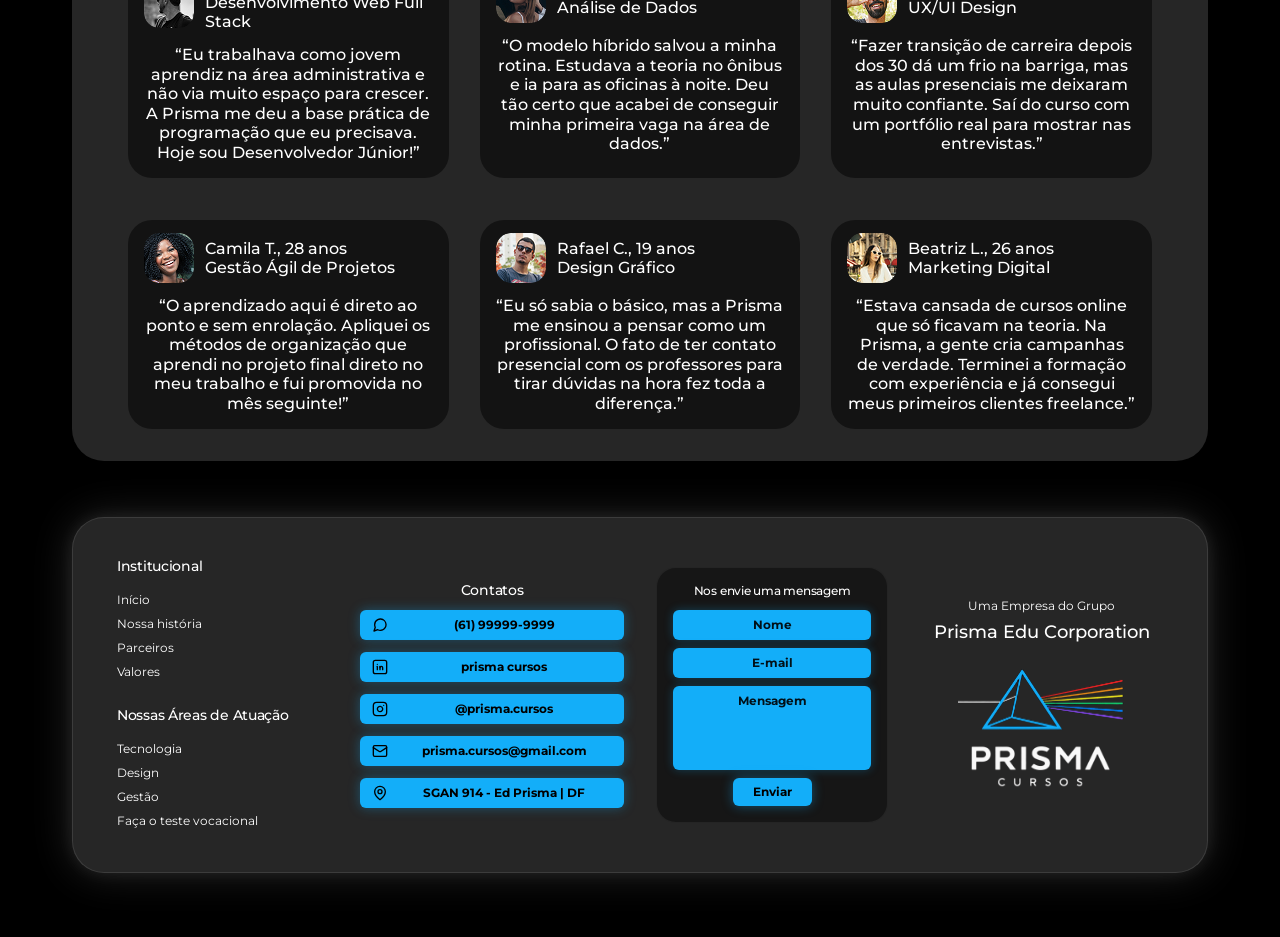
==== commit 8fec98a7: "Merge pull request #40 from DaviSakai/feature/10-contato-footer Feature/10 contato footer" ====
--- a/index.html
+++ b/index.html
@@ -494,146 +494,6 @@
         </div>
       </section>
     </main>
-    <footer id="contato" class="site-footer" aria-label="Rodapé e Contato Institucional">
-      <div class="container">
-        <div class="site-footer__card">
-          <!-- Coluna 1: Links Institucionais e Áreas -->
-          <div class="site-footer__nav-col">
-            <div class="site-footer__nav-group">
-              <h2 class="site-footer__heading">Institucional</h2>
-              <ul class="site-footer__list" role="list">
-                <li><a href="#inicio" class="site-footer__link">Início</a></li>
-                <li><a href="pages/sobre-nos.html" class="site-footer__link">Nossa história</a></li>
-                <li><a href="pages/sobre-nos.html#parceiros" class="site-footer__link">Parceiros</a></li>
-                <li><a href="pages/sobre-nos.html#valores" class="site-footer__link">Valores</a></li>
-              </ul>
-            </div>
-
-            <div class="site-footer__nav-group">
-              <h2 class="site-footer__heading">Nossas Áreas de Atuação</h2>
-              <ul class="site-footer__list" role="list">
-                <li><a href="#cursos" class="site-footer__link">Design</a></li>
-                <li><a href="#cursos" class="site-footer__link">Tecnologia</a></li>
-                <li><a href="#cursos" class="site-footer__link">Gestão</a></li>
-                <li><a href="pages/teste-vocacional.html" class="site-footer__link">Faça o teste vocacional</a></li>
-              </ul>
-            </div>
-          </div>
-
-          <!-- Coluna 2: Badges Ciano de Contato -->
-          <div class="site-footer__contacts-col">
-            <h2 class="site-footer__heading site-footer__heading--center">Contatos</h2>
-            <ul class="site-footer__contacts-list" role="list">
-              <li>
-                <a href="https://wa.me/5561915589897" target="_blank" rel="noopener noreferrer" class="site-footer__contact-badge">
-                  <svg class="site-footer__contact-icon" viewBox="0 0 24 24" width="16" height="16" fill="none" stroke="currentColor" stroke-width="2" stroke-linecap="round" stroke-linejoin="round" aria-hidden="true">
-                    <path d="M21 11.5a8.38 8.38 0 0 1-.9 3.8 8.5 8.5 0 0 1-7.6 4.7 8.38 8.38 0 0 1-3.8-.9L3 21l1.9-5.7a8.38 8.38 0 0 1-.9-3.8 8.5 8.5 0 0 1 4.7-7.6 8.38 8.38 0 0 1 3.8-.9h.5a8.48 8.48 0 0 1 8 8v.5z"></path>
-                  </svg>
-                  <span>(61) 91558-9897</span>
-                </a>
-              </li>
-              <li>
-                <a href="https://www.linkedin.com" target="_blank" rel="noopener noreferrer" class="site-footer__contact-badge">
-                  <svg class="site-footer__contact-icon" viewBox="0 0 24 24" width="16" height="16" fill="none" stroke="currentColor" stroke-width="2" stroke-linecap="round" stroke-linejoin="round" aria-hidden="true">
-                    <rect x="2" y="2" width="20" height="20" rx="3" ry="3"></rect>
-                    <line x1="8" y1="11" x2="8" y2="16"></line>
-                    <line x1="8" y1="8" x2="8" y2="8.01"></line>
-                    <path d="M12 16v-5"></path>
-                    <path d="M16 16v-3a2 2 0 0 0-4 0"></path>
-                  </svg>
-                  <span>prisma cursos</span>
-                </a>
-              </li>
-              <li>
-                <a href="https://www.instagram.com" target="_blank" rel="noopener noreferrer" class="site-footer__contact-badge">
-                  <svg class="site-footer__contact-icon" viewBox="0 0 24 24" width="16" height="16" fill="none" stroke="currentColor" stroke-width="2" stroke-linecap="round" stroke-linejoin="round" aria-hidden="true">
-                    <rect x="2" y="5" width="20" height="20" rx="5" ry="5"></rect>
-                    <path d="M16 11.37A4 4 0 1 1 12.63 8 4 4 0 0 1 16 11.37z"></path>
-                    <line x1="17.5" y1="6.5" x2="17.51" y2="6.5"></line>
-                  </svg>
-                  <span>@prisma.cursos</span>
-                </a>
-              </li>
-              <li>
-                <a href="mailto:prisma.cursos@gmail.com" class="site-footer__contact-badge">
-                  <svg class="site-footer__contact-icon" viewBox="0 0 24 24" width="16" height="16" fill="none" stroke="currentColor" stroke-width="2" stroke-linecap="round" stroke-linejoin="round" aria-hidden="true">
-                    <rect x="2" y="4" width="20" height="16" rx="2"></rect>
-                    <path d="m22 7-8.97 5.7a1.94 1.94 0 0 1-2.06 0L2 7"></path>
-                  </svg>
-                  <span>prisma.cursos@gmail.com</span>
-                </a>
-              </li>
-              <li>
-                <a href="#contato" class="site-footer__contact-badge">
-                  <svg class="site-footer__contact-icon" viewBox="0 0 24 24" width="16" height="16" fill="none" stroke="currentColor" stroke-width="2" stroke-linecap="round" stroke-linejoin="round" aria-hidden="true">
-                    <path d="M20 10c0 6-8 12-8 12s-8-6-8-12a8 8 0 0 1 16 0Z"></path>
-                    <circle cx="12" cy="10" r="3"></circle>
-                  </svg>
-                  <span>SGAN 914 - Ed Prisma | DF</span>
-                </a>
-              </li>
-            </ul>
-          </div>
-
-          <!-- Coluna 3: Mini Formulário -->
-          <div class="site-footer__form-col">
-            <div class="site-footer__form-box">
-              <h2 class="site-footer__form-title">Nos envie uma mensagem</h2>
-              <form class="site-footer__form" action="#contato" method="get">
-                <input
-                  type="text"
-                  name="nome"
-                  class="site-footer__input"
-                  placeholder="Nome"
-                  aria-label="Nome"
-                  required
-                />
-                <input
-                  type="email"
-                  name="email"
-                  class="site-footer__input"
-                  placeholder="E-mail"
-                  aria-label="E-mail"
-                  required
-                />
-                <textarea
-                  name="mensagem"
-                  class="site-footer__textarea"
-                  placeholder="Mensagem"
-                  aria-label="Mensagem"
-                  rows="4"
-                  required
-                ></textarea>
-                <button type="submit" class="site-footer__submit">Enviar</button>
-              </form>
-            </div>
-          </div>
-
-          <!-- Coluna 4: Logotipo e Grupo -->
-          <div class="site-footer__brand-col">
-            <div class="site-footer__corp">
-              <p class="site-footer__corp-label">Uma Empresa do Grupo</p>
-              <p class="site-footer__corp-name">Prisma Edu Corporation</p>
-            </div>
-            <a href="#inicio" class="site-footer__brand-logo" aria-label="Prisma Cursos - Voltar ao início">
-              <img
-                src="assets/images/logo-prisma-simbolo.svg"
-                alt=""
-                width="168"
-                height="64"
-                class="site-footer__brand-symbol"
-              />
-              <img
-                src="assets/images/logo-prisma-texto.svg"
-                alt="Prisma Cursos"
-                width="148"
-                height="54"
-                class="site-footer__brand-text"
-              />
-            </a>
-          </div>
-        </div>
-      </div>
     <footer id="contato" class="sobre-nos-footer" aria-label="Rodapé e Contato Institucional">
         <div class="container">
             <div class="sobre-nos-footer__card">
--- a/css/footer.css
+++ b/css/footer.css
@@ -1,204 +1,321 @@
-.footer {
+/* ==========================================================================
+   PRISMA CURSOS — COMPONENTE DE RODAPÉ PADRÃO (css/footer.css)
+   Referência: Protótipo de Alta Fidelidade no Figma (Grupo 3) — Issue #10
+   Requisitos: RF07 (Informações de Contato), RF08 (Formulário de Contato)
+   ========================================================================== */
+
+/* ---------- Container Geral do Rodapé ---------- */
+.site-footer {
+    padding-top: var(--space-6);
+    padding-bottom: var(--space-16);
+    background-color: var(--color-background);
+}
+
+/* ---------- Card Principal (Superfície Flutuante com Glow) ---------- */
+.site-footer__card {
     display: grid;
-    grid-template-columns: 1.05fr 1.2fr 1fr 1.35fr;
+    grid-template-columns: 1fr;
+    gap: var(--space-8);
+    padding: var(--space-8) var(--space-6);
+    background-color: var(--color-surface);
+    border: 1px solid rgba(255, 255, 255, 0.1);
+    border-radius: 2rem;
+    box-shadow:
+        0 0 42px rgba(255, 255, 255, 0.14),
+        0 0 18px rgba(255, 255, 255, 0.08);
+    max-width: 64rem;
+    margin-inline: auto;
+}
+
+/* ==========================================================================
+   COLUNA 1: LINKS DE NAVEGAÇÃO E ÁREAS
+   ========================================================================== */
+.site-footer__nav-col {
+    display: flex;
+    flex-direction: column;
+    gap: var(--space-6);
+}
+
+.site-footer__nav-group {
+    display: flex;
+    flex-direction: column;
+    gap: var(--space-3);
+}
+
+.site-footer__heading {
+    font-family: var(--font-primary);
+    font-size: var(--font-size-sm);
+    font-weight: var(--font-weight-medium);
+    color: var(--color-white);
+    margin: 0;
+}
+
+.site-footer__heading--center {
+    text-align: center;
+}
+
+.site-footer__list {
+    display: flex;
+    flex-direction: column;
+    gap: 0.25rem;
+    list-style: none;
+    margin: 0;
+    padding: 0;
+}
+
+.site-footer__link {
+    font-family: var(--font-primary);
+    font-size: var(--font-size-xs);
+    font-weight: var(--font-weight-regular);
+    color: var(--color-white);
+    text-decoration: none;
+    transition: color var(--transition-fast);
+}
+
+.site-footer__link:hover {
+    color: var(--color-primary);
+}
+
+.site-footer__link:focus-visible {
+    outline: var(--border-width-thick) solid var(--color-focus-ring);
+    outline-offset: 2px;
+    border-radius: var(--radius-sm);
+}
+
+/* ==========================================================================
+   COLUNA 2: BADGES DE CONTATO (CIANO COM BRILHO)
+   ========================================================================== */
+.site-footer__contacts-col {
+    display: flex;
+    flex-direction: column;
+    gap: var(--space-3);
+}
+
+.site-footer__contacts-list {
+    display: flex;
+    flex-direction: column;
+    gap: var(--space-3);
+    list-style: none;
+    margin: 0;
+    padding: 0;
+}
+
+.site-footer__contact-badge {
+    display: flex;
     align-items: center;
-    gap: 24px;
-
-    width: calc(100% - 48px);
-    max-width: 1200px;
-    margin: 24px auto;
-    padding: 20px 32px;
-
-    background-color: #262626;
-    color: #FFFFFF;
-    border-radius: 32px;
-
-    font-size: 12px;
-}
-
-.footer h3 {
-    margin: 0 0 10px;
-    font-size: 12px;
-    font-weight: 400;
-    text-align: center;
-}
-
-/* Institucional */
-
-.footer__institucional nav {
-    display: flex;
-    flex-direction: column;
-    align-items: flex-start;
-    line-height: 1.15;
-}
-
-.footer__institucional nav span {
-    overflow-wrap: anywhere;
-}
-
-.footer__espaco {
-    height: 16px;
-}
-
-/* Contatos */
-
-.footer__contatos {
-    display: flex;
-    flex-direction: column;
-    gap: 10px;
-    min-width: 0;
-}
-
-.footer__link {
-    display: flex;
+    gap: var(--space-2);
+    padding: 0.375rem 0.75rem;
+    background-color: var(--color-primary);
+    color: var(--color-black);
+    border-radius: 0.375rem;
+    font-family: var(--font-primary);
+    font-size: var(--font-size-xs);
+    font-weight: var(--font-weight-bold);
+    text-decoration: none;
+    box-shadow: 0 0 12px rgba(19, 174, 249, 0.35);
+    transition:
+        background-color var(--transition-fast),
+        transform var(--transition-fast),
+        box-shadow var(--transition-fast);
+}
+
+.site-footer__contact-badge:hover {
+    background-color: var(--color-primary-hover);
+    color: var(--color-black);
+    transform: translateY(-1px);
+    box-shadow: 0 0 18px rgba(19, 174, 249, 0.6);
+}
+
+.site-footer__contact-badge:focus-visible {
+    outline: var(--border-width-thick) solid var(--color-white);
+    outline-offset: 2px;
+}
+
+.site-footer__contact-badge span {
+    flex: 1;
+    text-align: center;
+}
+
+.site-footer__contact-icon {
+    flex-shrink: 0;
+}
+
+/* ==========================================================================
+   COLUNA 3: MINI FORMULÁRIO DE CONTATO
+   ========================================================================== */
+.site-footer__form-col {
+    display: flex;
+    flex-direction: column;
+}
+
+.site-footer__form-box {
+    display: flex;
+    flex-direction: column;
+    gap: var(--space-3);
+    padding: var(--space-4);
+    background-color: #161616;
+    border-radius: 1.25rem;
+    border: 1px solid rgba(255, 255, 255, 0.06);
+}
+
+.site-footer__form-title {
+    font-family: var(--font-primary);
+    font-size: var(--font-size-xs);
+    font-weight: var(--font-weight-medium);
+    color: var(--color-white);
+    text-align: center;
+    margin: 0;
+}
+
+.site-footer__form {
+    display: flex;
+    flex-direction: column;
+    gap: var(--space-2);
+}
+
+.site-footer__input,
+.site-footer__textarea {
+    width: 100%;
+    padding: 0.375rem 0.75rem;
+    background-color: var(--color-primary);
+    color: var(--color-black);
+    border: none;
+    border-radius: 0.375rem;
+    font-family: var(--font-primary);
+    font-size: var(--font-size-xs);
+    font-weight: var(--font-weight-bold);
+    text-align: center;
+    box-shadow: 0 0 10px rgba(19, 174, 249, 0.28);
+    transition: background-color var(--transition-fast), box-shadow var(--transition-fast);
+}
+
+.site-footer__input::placeholder,
+.site-footer__textarea::placeholder {
+    color: var(--color-black);
+    opacity: 0.9;
+}
+
+.site-footer__input:focus,
+.site-footer__textarea:focus {
+    outline: 2px solid var(--color-white);
+    outline-offset: 1px;
+    background-color: var(--color-primary-hover);
+    box-shadow: 0 0 14px rgba(19, 174, 249, 0.55);
+}
+
+.site-footer__textarea {
+    resize: none;
+    min-height: 4.75rem;
+}
+
+.site-footer__submit {
+    align-self: center;
+    padding: 0.3125rem 1.25rem;
+    background-color: var(--color-primary);
+    color: var(--color-black);
+    border: none;
+    border-radius: 0.375rem;
+    font-family: var(--font-primary);
+    font-size: var(--font-size-xs);
+    font-weight: var(--font-weight-bold);
+    cursor: pointer;
+    box-shadow: 0 0 12px rgba(19, 174, 249, 0.4);
+    transition:
+        background-color var(--transition-fast),
+        transform var(--transition-fast),
+        box-shadow var(--transition-fast);
+}
+
+.site-footer__submit:hover {
+    background-color: var(--color-primary-hover);
+    transform: translateY(-1px);
+    box-shadow: 0 0 18px rgba(19, 174, 249, 0.7);
+}
+
+.site-footer__submit:focus-visible {
+    outline: var(--border-width-thick) solid var(--color-white);
+    outline-offset: 2px;
+}
+
+/* ==========================================================================
+   COLUNA 4: MARCA E GRUPO
+   ========================================================================== */
+.site-footer__brand-col {
+    display: flex;
+    flex-direction: column;
     align-items: center;
-    gap: 8px;
-
-    width: 100%;
-    min-width: 0;
-    min-height: 27px;
-    padding: 4px 7px;
-
-    background-color: #13AEF9;
-    color: #000000;
-    border-radius: 5px;
-}
-
-.footer__link span {
-    flex-shrink: 0;
-    min-width: 16px;
-    font-weight: bold;
-}
-
-.footer__link strong {
-    flex: 1;
-    min-width: 0;
-    text-align: center;
-    overflow-wrap: anywhere;
-    font-weight: 600;
-}
-
-/* Formulário */
-
-.footer__formulario {
-    min-width: 0;
-    padding: 12px;
-    background-color: #171717;
-    border-radius: 20px;
-}
-
-.footer__formulario form {
+    justify-content: center;
+    gap: var(--space-5);
+    text-align: center;
+}
+
+.site-footer__corp {
+    display: flex;
+    flex-direction: column;
+    gap: 0.125rem;
+}
+
+.site-footer__corp-label {
+    font-family: var(--font-primary);
+    font-size: var(--font-size-xs);
+    font-weight: var(--font-weight-regular);
+    color: var(--color-white);
+    margin: 0;
+}
+
+.site-footer__corp-name {
+    font-family: var(--font-primary);
+    font-size: var(--font-size-md);
+    font-weight: var(--font-weight-medium);
+    color: var(--color-white);
+    margin: 0;
+}
+
+.site-footer__brand-logo {
     display: flex;
     flex-direction: column;
     align-items: center;
-    gap: 8px;
-}
-
-.footer__formulario input,
-.footer__formulario textarea {
-    box-sizing: border-box;
-    width: 100%;
-    padding: 6px 8px;
-
-    border: none;
-    border-radius: 5px;
-
-    background-color: #13AEF9;
-    color: #000000;
-    font: inherit;
-    text-align: center;
-}
-
-.footer__formulario input::placeholder,
-.footer__formulario textarea::placeholder {
-    color: #000000;
-    opacity: 1;
-}
-
-.footer__formulario textarea {
-    min-height: 60px;
-    resize: vertical;
-}
-
-.footer__formulario button {
-    padding: 4px 16px;
-    border: none;
-    border-radius: 4px;
-
-    background-color: #13AEF9;
-    color: #000000;
-
-    font: inherit;
-    font-weight: 600;
-    cursor: pointer;
-}
-
-/* Marca */
-
-.footer__marca {
-    min-width: 0;
-    text-align: center;
-}
-
-.footer__marca p {
-    margin: 0 0 4px;
-}
-
-.footer__marca h3 {
-    margin-bottom: 10px;
-    font-size: 16px;
-}
-
-.footer__logo {
+    gap: var(--space-2);
+    text-decoration: none;
+}
+
+.site-footer__brand-symbol,
+.site-footer__brand-text {
     display: block;
-    width: 100%;
-    max-width: 115px;
-    max-height: 70px;
-    object-fit: contain;
-    margin: 0 auto 4px;
-}
-
-.footer__nome-marca {
-    font-size: 22px;
-    font-weight: 600;
-    letter-spacing: 1px;
-}
-
-.footer__submarca {
-    font-size: 8px;
-}
-
-/* Tablet */
-
-@media (max-width: 900px) {
-    .footer {
+    max-width: 100%;
+    height: auto;
+}
+
+/* ==========================================================================
+   BREAKPOINTS RESPONSIVOS (Tablet 768px e Desktop 1024px+)
+   ========================================================================== */
+
+/* Tablet: Transição para 2 Colunas */
+@media (min-width: 768px) {
+    .site-footer__card {
         grid-template-columns: repeat(2, minmax(0, 1fr));
-        gap: 24px;
-        padding: 24px;
+        padding: var(--space-10) var(--space-8);
     }
 }
 
-/* Celular */
-
-@media (max-width: 560px) {
-    .footer {
-        grid-template-columns: minmax(0, 1fr);
-        width: calc(100% - 32px);
-        padding: 24px 20px;
-        gap: 28px;
-        border-radius: 24px;
+/* Desktop: 4 Colunas Proporcionais Alinhadas */
+@media (min-width: 1024px) {
+    .site-footer__card {
+        grid-template-columns: 0.9fr 1.25fr 1.1fr 1.15fr;
+        align-items: center;
+        gap: var(--space-8);
+        padding: 2.5rem 2.75rem;
     }
-
-    .footer__institucional nav {
-        align-items: center;
-        text-align: center;
+}
+
+/* Acessibilidade: Movimento Reduzido */
+@media (prefers-reduced-motion: reduce) {
+    .site-footer__link,
+    .site-footer__contact-badge,
+    .site-footer__submit,
+    .site-footer__input,
+    .site-footer__textarea {
+        transition: none;
+        transform: none;
     }
-    
-    .footer__contatos {
-        width: 100%;
-    }
-
-    .footer__formulario {
-        width: auto;
-    }
-}+}
